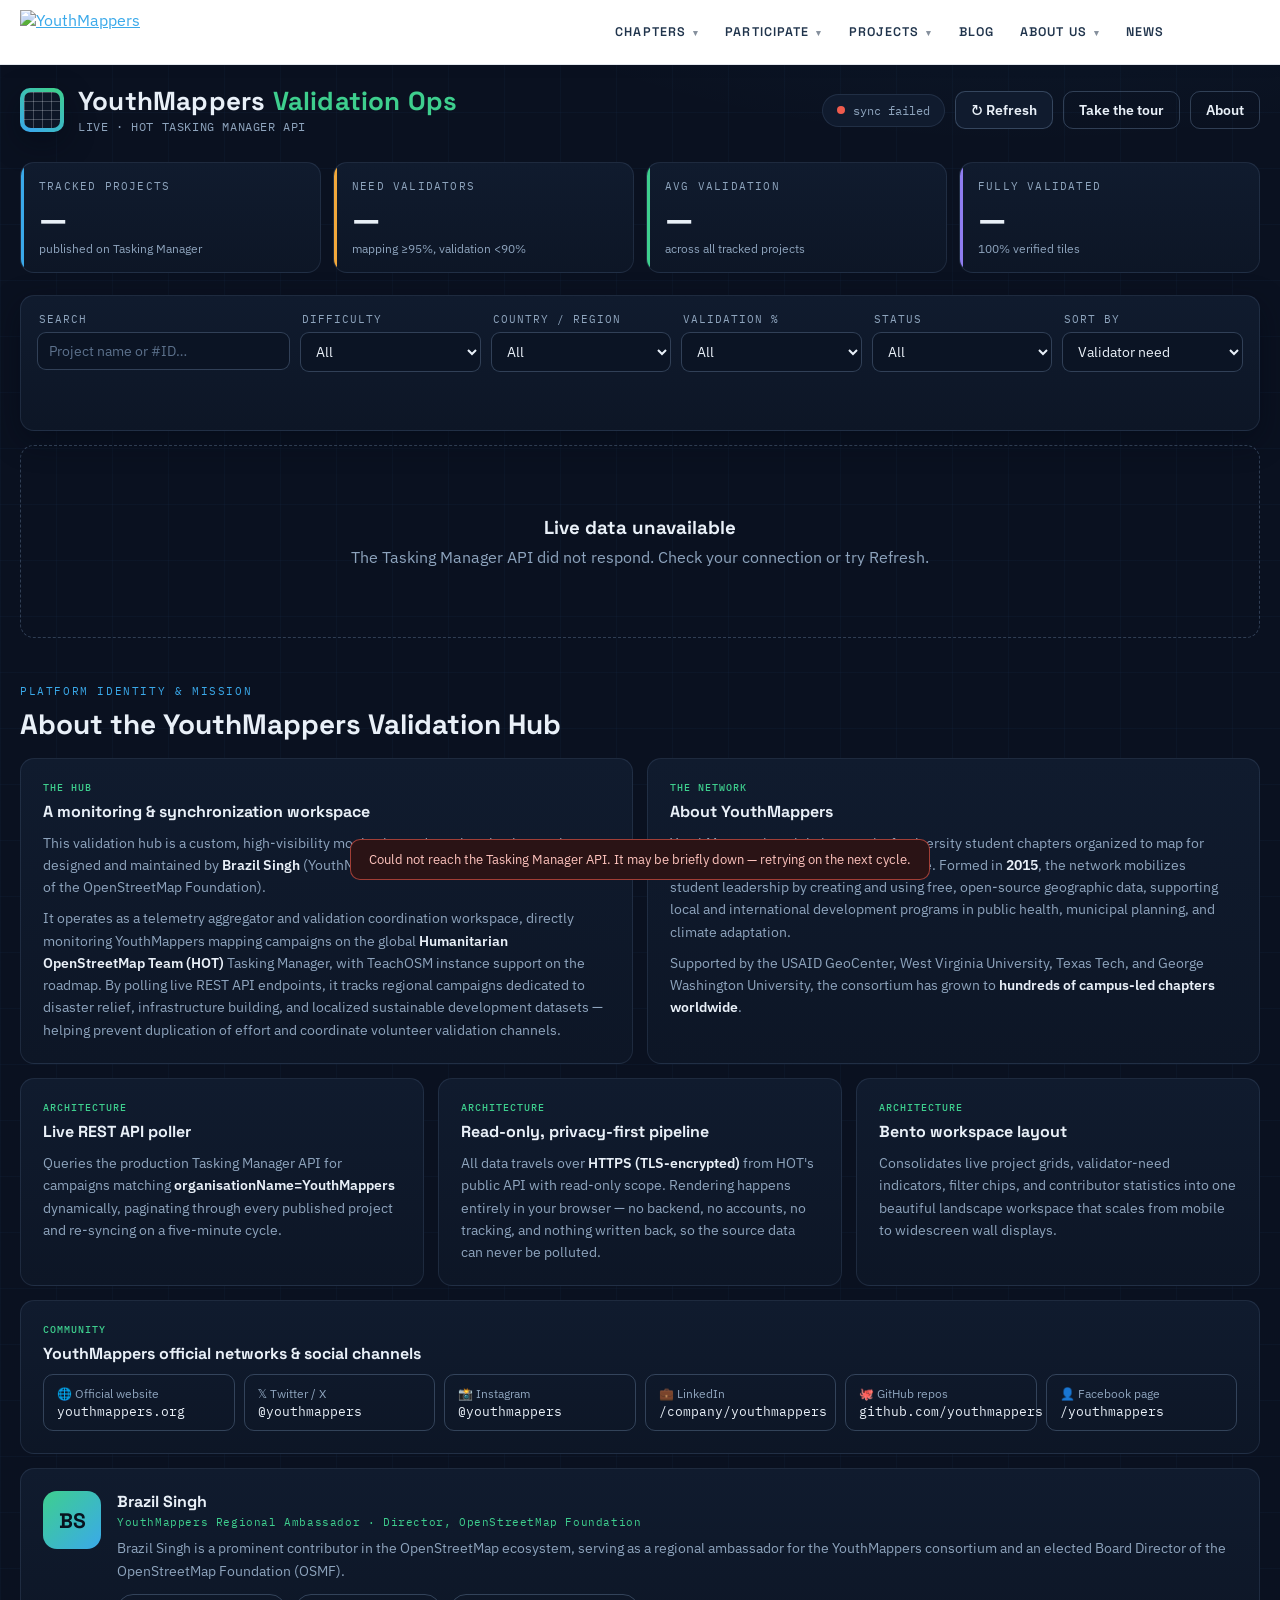
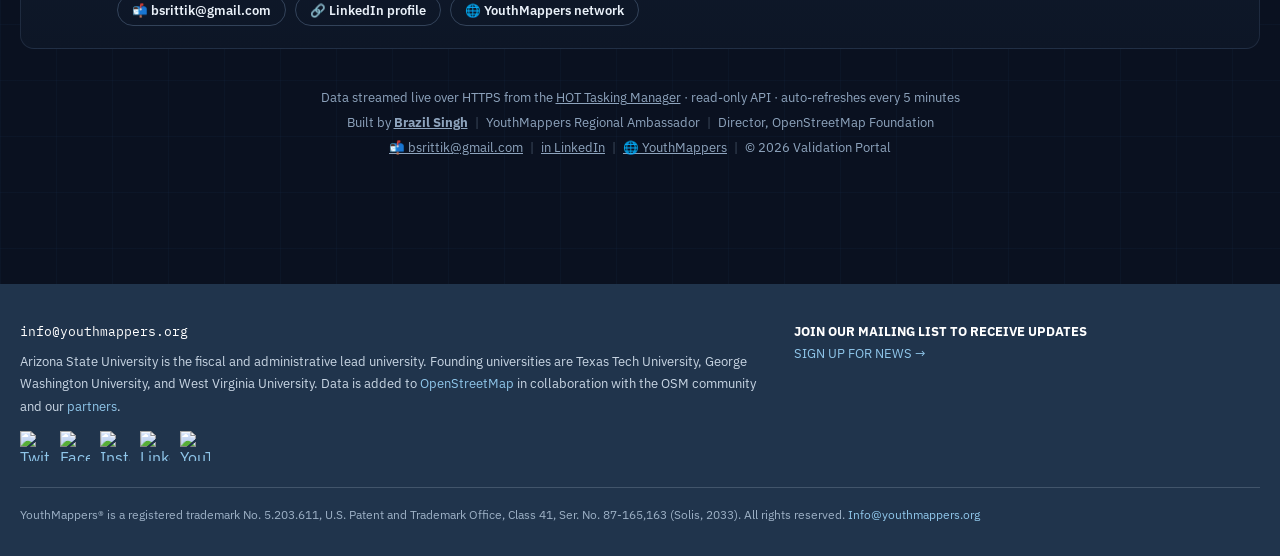
==== index.html @ 9e0eb87a "Rename index (5).html to index.html" ====
<!DOCTYPE html>
<html lang="en">
<head>
<meta charset="UTF-8">
<meta name="viewport" content="width=device-width, initial-scale=1.0">
<title>YouthMappers Validation Ops — Live Dashboard</title>
<meta name="description" content="Live validation operations dashboard for YouthMappers projects on the HOT Tasking Manager. Real-time data, validator-need indicators, and filters.">
<link rel="preconnect" href="https://fonts.googleapis.com">
<link rel="preconnect" href="https://fonts.gstatic.com" crossorigin>
<link href="https://fonts.googleapis.com/css2?family=Space+Grotesk:wght@400;500;600;700&family=IBM+Plex+Sans:wght@400;500;600&family=IBM+Plex+Mono:wght@400;500;600&display=swap" rel="stylesheet">
<style>
:root{
  --ink:#0a1120;            /* night basemap */
  --panel:#101b2e;
  --panel-2:#0d1626;
  --line:rgba(148,180,220,.13);
  --line-strong:rgba(148,180,220,.28);
  --text:#e9f0f8;
  --muted:#8ea4bd;
  --map:#3aa9ea;            /* mapped tiles  */
  --val:#3ecf8e;            /* validated     */
  --need:#f2a83b;           /* needs validators */
  --urgent:#ef5b4d;         /* urgent / high priority */
  --done:#8f7df0;           /* fully validated */
  --radius:14px;
  --shadow:0 10px 30px rgba(2,8,20,.45);
}
*{box-sizing:border-box;margin:0;padding:0}
html{scroll-behavior:smooth}
body{
  font-family:"IBM Plex Sans",system-ui,sans-serif;
  background:
    linear-gradient(rgba(58,169,234,.035) 1px, transparent 1px),
    linear-gradient(90deg, rgba(58,169,234,.035) 1px, transparent 1px),
    radial-gradient(1200px 600px at 80% -10%, rgba(58,169,234,.10), transparent 60%),
    radial-gradient(900px 500px at 0% 110%, rgba(62,207,142,.07), transparent 60%),
    var(--ink);
  background-size:56px 56px, 56px 56px, auto, auto, auto;
  color:var(--text);
  min-height:100vh;
  -webkit-font-smoothing:antialiased;
}
a{color:var(--map)}
button{font:inherit;cursor:pointer}
:focus-visible{outline:2px solid var(--map);outline-offset:2px;border-radius:6px}
@media (prefers-reduced-motion: reduce){
  *,*::before,*::after{animation-duration:.001s !important;transition-duration:.001s !important}
}

/* ---------- YouthMappers site header ---------- */
.ym-header{
  position:sticky;top:0;z-index:50;background:#ffffff;
  border-bottom:1px solid #e4e8ee;box-shadow:0 2px 12px rgba(10,17,32,.10);
}
.ym-header-inner{
  max-width:1280px;margin:0 auto;padding:10px 20px;
  display:flex;align-items:center;justify-content:space-between;gap:18px;
}
.ym-logo img{height:44px;width:auto;display:block}
.ym-nav{display:flex;align-items:center;gap:2px;flex-wrap:wrap}
.ym-nav > .nav-item{position:relative}
.ym-nav a, .ym-nav button.nav-top{
  display:block;color:#20344c;text-decoration:none;background:none;border:none;
  font-family:"Space Grotesk",sans-serif;font-size:12.5px;font-weight:600;
  letter-spacing:1.1px;text-transform:uppercase;padding:12px 12px;white-space:nowrap;
}
.ym-nav > .nav-item > a:hover, .ym-nav button.nav-top:hover{color:#1690d8}
.ym-nav .nav-top .car{font-size:9px;opacity:.55;margin-left:3px}
.dropdown{
  position:absolute;top:100%;left:0;min-width:230px;display:none;
  background:#fff;border:1px solid #e4e8ee;border-radius:0 0 10px 10px;
  box-shadow:0 14px 30px rgba(10,17,32,.16);padding:6px 0;z-index:51;
}
.nav-item:hover .dropdown, .nav-item:focus-within .dropdown, .nav-item.open .dropdown{display:block}
.dropdown a{
  text-transform:none;letter-spacing:.2px;font-family:"IBM Plex Sans",sans-serif;
  font-weight:500;font-size:13.5px;padding:9px 18px;
}
.dropdown a:hover{background:#f0f6fb;color:#1690d8}
.dropdown a.current{color:#1690d8;background:#eaf5fc;font-weight:600}
.ym-donate{background:#1690d8;color:#fff !important;border-radius:6px;margin-left:6px}
.ym-donate:hover{background:#0f76b4}
.ym-burger{
  display:none;background:none;border:1px solid #cdd6e1;border-radius:8px;
  padding:7px 11px;color:#20344c;font-size:17px;line-height:1;
}
@media (max-width:1080px){
  .ym-burger{display:block}
  .ym-nav{
    display:none;position:absolute;top:100%;left:0;right:0;background:#fff;
    flex-direction:column;align-items:stretch;border-bottom:1px solid #e4e8ee;
    box-shadow:0 18px 30px rgba(10,17,32,.18);padding:8px 0;max-height:75vh;overflow:auto;
  }
  .ym-nav.open{display:flex}
  .dropdown{position:static;display:none;border:none;box-shadow:none;background:#f6f9fc;border-radius:0}
  .nav-item:hover .dropdown{display:none}
  .nav-item.open .dropdown{display:block}
  .ym-donate{margin:6px 16px}
}

/* ---------- YouthMappers site footer ---------- */
.ym-footer{background:#20344c;color:#c9d6e4;margin-top:44px}
.ym-footer-inner{max-width:1280px;margin:0 auto;padding:36px 20px 30px}
.ym-footer .cols{display:grid;grid-template-columns:1.6fr 1fr;gap:28px;align-items:start}
@media (max-width:760px){.ym-footer .cols{grid-template-columns:1fr}}
.ym-footer p{font-size:12.5px;line-height:1.8}
.ym-footer a{color:#8fc6ea;text-decoration:none}
.ym-footer a:hover{text-decoration:underline}
.ym-footer .mail{
  display:inline-block;font-family:"IBM Plex Mono",monospace;font-size:13px;
  color:#fff;margin-bottom:10px;
}
.ym-socials{display:flex;gap:10px;margin-top:14px;flex-wrap:wrap}
.ym-socials a{display:block;transition:transform .15s}
.ym-socials a:hover{transform:translateY(-2px)}
.ym-socials img{width:30px;height:30px;display:block}
.ym-footer .legal{
  border-top:1px solid rgba(201,214,228,.2);margin-top:26px;padding-top:16px;
  font-size:11.5px;color:#9db1c6;line-height:1.9;
}
.wrap{max-width:1280px;margin:0 auto;padding:0 20px 80px}
header.top{
  display:flex;align-items:center;justify-content:space-between;gap:16px;
  padding:22px 0 10px;flex-wrap:wrap;
}
.brand{display:flex;align-items:center;gap:14px}
.brand .mark{
  width:44px;height:44px;border-radius:10px;flex:none;
  background:
    conic-gradient(from 210deg, var(--map), var(--val), var(--map));
  position:relative;box-shadow:var(--shadow);
}
.brand .mark::after{
  content:"";position:absolute;inset:4px;border-radius:7px;background:var(--panel-2);
  background-image:linear-gradient(rgba(233,240,248,.25) 1px,transparent 1px),linear-gradient(90deg,rgba(233,240,248,.25) 1px,transparent 1px);
  background-size:9px 9px;
}
.brand h1{
  font-family:"Space Grotesk",sans-serif;font-size:clamp(19px,2.6vw,26px);
  font-weight:700;letter-spacing:.2px;line-height:1.1;
}
.brand h1 span{color:var(--val)}
.brand .sub{font-family:"IBM Plex Mono",monospace;font-size:11.5px;color:var(--muted);margin-top:3px;letter-spacing:.6px;text-transform:uppercase}
.top-actions{display:flex;align-items:center;gap:10px;flex-wrap:wrap}
.sync-pill{
  display:flex;align-items:center;gap:8px;background:var(--panel);
  border:1px solid var(--line);border-radius:999px;padding:8px 14px;
  font-family:"IBM Plex Mono",monospace;font-size:12px;color:var(--muted);
}
.sync-dot{width:8px;height:8px;border-radius:50%;background:var(--val);animation:pulse 2.2s infinite}
.sync-dot.err{background:var(--urgent)}
@keyframes pulse{0%,100%{opacity:1}50%{opacity:.35}}
.btn{
  border:1px solid var(--line-strong);background:var(--panel);color:var(--text);
  border-radius:10px;padding:9px 15px;font-weight:600;font-size:13.5px;
  transition:border-color .15s, background .15s, transform .1s;
}
.btn:hover{border-color:var(--map);background:#14223a}
.btn:active{transform:scale(.98)}
.btn.primary{background:linear-gradient(135deg,#1d6fae,#1690d8);border-color:transparent}
.btn.primary:hover{filter:brightness(1.1)}
.btn.ghost{background:transparent}

/* ---------- Stats strip ---------- */
.stats{
  display:grid;grid-template-columns:repeat(auto-fit,minmax(170px,1fr));gap:12px;
  margin:18px 0 22px;
}
.stat{
  background:linear-gradient(180deg,var(--panel),var(--panel-2));
  border:1px solid var(--line);border-radius:var(--radius);padding:16px 18px;
  position:relative;overflow:hidden;
}
.stat::before{content:"";position:absolute;inset:0 auto 0 0;width:3px;background:var(--sc,var(--map))}
.stat .k{font-family:"IBM Plex Mono",monospace;font-size:11px;letter-spacing:1.2px;text-transform:uppercase;color:var(--muted)}
.stat .v{font-family:"Space Grotesk",sans-serif;font-size:clamp(24px,3vw,32px);font-weight:700;margin-top:6px;font-variant-numeric:tabular-nums}
.stat .d{font-size:12px;color:var(--muted);margin-top:2px}

/* ---------- Filter deck ---------- */
.deck{
  background:linear-gradient(180deg,var(--panel),var(--panel-2));
  border:1px solid var(--line);border-radius:var(--radius);
  padding:16px;box-shadow:var(--shadow);margin-bottom:14px;
}
.deck-row{display:grid;grid-template-columns:1.4fr 1fr 1fr 1fr 1fr 1fr;gap:10px}
@media (max-width:1020px){.deck-row{grid-template-columns:1fr 1fr 1fr}}
@media (max-width:640px){.deck-row{grid-template-columns:1fr 1fr}}
.field label{
  display:block;font-family:"IBM Plex Mono",monospace;font-size:10.5px;
  letter-spacing:1px;text-transform:uppercase;color:var(--muted);margin:0 0 6px 2px;
}
.field input,.field select{
  width:100%;background:#0b1424;border:1px solid var(--line-strong);color:var(--text);
  border-radius:9px;padding:9px 11px;font:inherit;font-size:13.5px;
}
.field input::placeholder{color:#5c718c}
.field select:hover,.field input:hover{border-color:var(--map)}
.chipbar{display:flex;align-items:center;gap:8px;flex-wrap:wrap;margin-top:12px;min-height:30px}
.chip{
  display:inline-flex;align-items:center;gap:7px;background:#13233c;
  border:1px solid var(--line-strong);border-radius:999px;padding:5px 6px 5px 12px;
  font-size:12.5px;font-weight:500;
}
.chip b{color:var(--map);font-weight:600}
.chip button{
  background:rgba(233,240,248,.08);border:none;color:var(--muted);border-radius:50%;
  width:18px;height:18px;line-height:1;font-size:12px;display:grid;place-items:center;
}
.chip button:hover{background:var(--urgent);color:#fff}
.count-note{font-family:"IBM Plex Mono",monospace;font-size:12px;color:var(--muted);margin-left:auto}
.count-note strong{color:var(--text)}

/* ---------- Grid & cards ---------- */
.grid{display:grid;grid-template-columns:repeat(auto-fill,minmax(330px,1fr));gap:14px}
.card{
  background:linear-gradient(180deg,var(--panel),var(--panel-2));
  border:1px solid var(--line);border-radius:var(--radius);padding:18px;
  display:flex;flex-direction:column;gap:12px;position:relative;
  transition:transform .16s, border-color .16s, box-shadow .16s;
}
.card:hover{transform:translateY(-3px);border-color:var(--line-strong);box-shadow:var(--shadow)}
.card.hot-need{border-color:rgba(242,168,59,.55)}
.card.hot-need::after{
  content:"";position:absolute;inset:0;border-radius:var(--radius);pointer-events:none;
  box-shadow:0 0 0 1px rgba(242,168,59,.25), 0 0 26px rgba(242,168,59,.10) inset;
}
.card-top{display:flex;justify-content:space-between;gap:10px;align-items:flex-start}
.pid{font-family:"IBM Plex Mono",monospace;font-size:11.5px;color:var(--muted);letter-spacing:.5px}
.pname{
  font-family:"Space Grotesk",sans-serif;font-weight:600;font-size:16.5px;line-height:1.32;
  margin-top:3px;display:-webkit-box;-webkit-line-clamp:2;-webkit-box-orient:vertical;overflow:hidden;
}
.pname a{color:var(--text);text-decoration:none}
.pname a:hover{color:var(--map)}
.badges{display:flex;gap:6px;flex-wrap:wrap;justify-content:flex-end}
.badge{
  font-family:"IBM Plex Mono",monospace;font-size:10px;letter-spacing:.8px;text-transform:uppercase;
  border-radius:6px;padding:4px 8px;border:1px solid;white-space:nowrap;font-weight:600;
}
.b-status-active{color:#9fb6d2;border-color:rgba(159,182,210,.4);background:rgba(159,182,210,.08)}
.b-status-need{color:var(--need);border-color:rgba(242,168,59,.5);background:rgba(242,168,59,.1)}
.b-status-almost{color:var(--map);border-color:rgba(58,169,234,.5);background:rgba(58,169,234,.1)}
.b-status-done{color:var(--done);border-color:rgba(143,125,240,.5);background:rgba(143,125,240,.1)}
.b-diff-easy{color:var(--val);border-color:rgba(62,207,142,.45);background:rgba(62,207,142,.08)}
.b-diff-med{color:var(--need);border-color:rgba(242,168,59,.45);background:rgba(242,168,59,.08)}
.b-diff-hard{color:var(--urgent);border-color:rgba(239,91,77,.45);background:rgba(239,91,77,.08)}
.b-prio{color:#ffb4ab;border-color:rgba(239,91,77,.55);background:rgba(239,91,77,.12)}
.meta{display:flex;gap:14px;flex-wrap:wrap;font-size:12.5px;color:var(--muted)}
.meta .m{display:flex;align-items:center;gap:5px}
.meta svg{width:13px;height:13px;flex:none;opacity:.8}

/* signature: task-tile validation grid */
.tilegrid{display:grid;grid-template-columns:repeat(20,1fr);gap:3px}
.tile{aspect-ratio:1/1;border-radius:2.5px;background:rgba(148,180,220,.13)}
.tile.m{background:var(--map)}
.tile.v{background:var(--val)}
.legend{display:flex;gap:14px;font-family:"IBM Plex Mono",monospace;font-size:10.5px;color:var(--muted);margin-top:7px}
.legend i{display:inline-block;width:9px;height:9px;border-radius:2px;margin-right:5px;vertical-align:-1px}
.legend .lm i{background:var(--map)} .legend .lv i{background:var(--val)} .legend .lu i{background:rgba(148,180,220,.2)}
.pcts{display:flex;justify-content:space-between;font-family:"IBM Plex Mono",monospace;font-size:12.5px;margin-top:2px}
.pcts .pm{color:var(--map)} .pcts .pv{color:var(--val)}
.needline{
  display:flex;align-items:center;gap:8px;background:rgba(242,168,59,.09);
  border:1px dashed rgba(242,168,59,.45);border-radius:9px;padding:8px 11px;
  font-size:12.5px;color:#ffd9a1;
}
.needline b{font-family:"IBM Plex Mono",monospace}
.stamp{display:flex;justify-content:space-between;align-items:center;gap:8px;border-top:1px solid var(--line);padding-top:11px;margin-top:auto}
.stamp .rel{font-weight:600;font-size:12.5px}
.stamp .rel.fresh{color:var(--val)} .stamp .rel.warm{color:var(--need)} .stamp .rel.stale{color:var(--muted)}
.stamp .abs{font-family:"IBM Plex Mono",monospace;font-size:10.5px;color:var(--muted);text-align:right}
.card-actions{display:flex;gap:8px}
.card-actions a{
  flex:1;text-align:center;text-decoration:none;font-weight:600;font-size:12.5px;
  border:1px solid var(--line-strong);border-radius:9px;padding:8px 6px;color:var(--text);
  transition:border-color .15s,background .15s;
}
.card-actions a:hover{border-color:var(--val);background:rgba(62,207,142,.08);color:var(--val)}

/* states */
.state{
  text-align:center;padding:70px 20px;color:var(--muted);
  border:1px dashed var(--line-strong);border-radius:var(--radius);
}
.state h3{font-family:"Space Grotesk",sans-serif;color:var(--text);margin-bottom:8px}
.spinner{
  width:34px;height:34px;border-radius:50%;margin:0 auto 16px;
  border:3px solid var(--line-strong);border-top-color:var(--map);animation:spin .8s linear infinite;
}
@keyframes spin{to{transform:rotate(360deg)}}
.skeleton{height:250px;border-radius:var(--radius);border:1px solid var(--line);
  background:linear-gradient(100deg,var(--panel) 40%,#16253e 50%,var(--panel) 60%);
  background-size:220% 100%;animation:sheen 1.3s infinite}
@keyframes sheen{to{background-position:-120% 0}}

/* ---------- Tour ---------- */
.tour-veil{position:fixed;inset:0;background:rgba(4,9,18,.72);z-index:60;backdrop-filter:blur(2px)}
.tour-hole{position:absolute;border-radius:12px;box-shadow:0 0 0 9999px rgba(4,9,18,.72), 0 0 0 3px var(--map);transition:all .3s ease}
.tour-card{
  position:fixed;z-index:61;width:min(340px,calc(100vw - 32px));
  background:var(--panel);border:1px solid var(--line-strong);border-radius:14px;
  padding:18px;box-shadow:var(--shadow);
}
.tour-card .step{font-family:"IBM Plex Mono",monospace;font-size:10.5px;color:var(--map);letter-spacing:1.2px;text-transform:uppercase}
.tour-card h4{font-family:"Space Grotesk",sans-serif;margin:7px 0 6px;font-size:16px}
.tour-card p{font-size:13.5px;color:var(--muted);line-height:1.5}
.tour-nav{display:flex;gap:8px;margin-top:14px;align-items:center}
.tour-nav .spacer{flex:1}
/* ---------- About / Credits ---------- */
.about{margin-top:46px}
.about .eyebrow{
  font-family:"IBM Plex Mono",monospace;font-size:11px;letter-spacing:1.6px;
  text-transform:uppercase;color:var(--map);margin-bottom:8px;
}
.about h2{font-family:"Space Grotesk",sans-serif;font-size:clamp(21px,3vw,28px);margin-bottom:16px}
.bento{display:grid;grid-template-columns:repeat(6,1fr);gap:14px}
.bcard{
  background:linear-gradient(180deg,var(--panel),var(--panel-2));
  border:1px solid var(--line);border-radius:var(--radius);padding:22px;
}
.bcard h3{font-family:"Space Grotesk",sans-serif;font-size:16px;margin-bottom:10px}
.bcard h3 .tag{
  font-family:"IBM Plex Mono",monospace;font-size:10px;letter-spacing:1px;text-transform:uppercase;
  color:var(--val);display:block;margin-bottom:7px;font-weight:500;
}
.bcard p{font-size:13.5px;line-height:1.65;color:var(--muted)}
.bcard p + p{margin-top:9px}
.bcard p b{color:var(--text);font-weight:600}
.span3{grid-column:span 3}.span2{grid-column:span 2}.span4{grid-column:span 4}.span6{grid-column:span 6}
@media (max-width:900px){.span3,.span2,.span4{grid-column:span 6}}
.socials{display:grid;grid-template-columns:repeat(auto-fit,minmax(160px,1fr));gap:9px;margin-top:4px}
.socials a{
  display:flex;flex-direction:column;gap:2px;text-decoration:none;
  border:1px solid var(--line-strong);border-radius:10px;padding:11px 13px;
  transition:border-color .15s,background .15s;
}
.socials a:hover{border-color:var(--map);background:rgba(58,169,234,.07)}
.socials .sk{font-size:12px;color:var(--muted)}
.socials .sv{font-family:"IBM Plex Mono",monospace;font-size:12.5px;color:var(--text)}
.builder{display:flex;gap:16px;align-items:flex-start;flex-wrap:wrap}
.builder .avatar{
  width:58px;height:58px;border-radius:14px;flex:none;display:grid;place-items:center;
  font-family:"Space Grotesk",sans-serif;font-weight:700;font-size:21px;color:#08131f;
  background:linear-gradient(135deg,var(--val),var(--map));
}
.builder .roles{font-family:"IBM Plex Mono",monospace;font-size:11px;color:var(--val);letter-spacing:.6px;margin:3px 0 8px}
.contact-row{display:flex;gap:9px;flex-wrap:wrap;margin-top:12px}
.contact-row a{
  text-decoration:none;font-size:12.5px;font-weight:600;color:var(--text);
  border:1px solid var(--line-strong);border-radius:999px;padding:7px 14px;
  transition:border-color .15s,background .15s;
}
.contact-row a:hover{border-color:var(--val);background:rgba(62,207,142,.08);color:var(--val)}
.footer{margin-top:36px;text-align:center;font-size:12.5px;color:var(--muted);line-height:2}
.footer a{color:var(--muted)}
.footer a:hover{color:var(--map)}
.footer .sep{opacity:.4;margin:0 7px}
.toast{
  position:fixed;bottom:20px;left:50%;transform:translateX(-50%);z-index:70;
  background:#2a1315;border:1px solid rgba(239,91,77,.6);color:#ffc4be;
  border-radius:10px;padding:11px 18px;font-size:13px;display:none;max-width:90vw;
}
</style>
</head>
<body>

<!-- ===== YouthMappers.org site header (mirrors the live site menu) ===== -->
<header class="ym-header">
  <div class="ym-header-inner">
    <a class="ym-logo" href="https://www.youthmappers.org" aria-label="YouthMappers home">
      <img src="https://static.wixstatic.com/media/6dd283_d78721bf0291497db946d73eb8be26dc.jpg/v1/crop/x_0,y_0,w_5400,h_1166/fill/w_303,h_66,al_c,q_80,usm_0.66_1.00_0.01,enc_avif,quality_auto/6dd283_d78721bf0291497db946d73eb8be26dc.jpg" alt="YouthMappers" width="303" height="66">
    </a>
    <button class="ym-burger" id="ymBurger" aria-label="Open menu" aria-expanded="false">☰</button>
    <nav class="ym-nav" id="ymNav" aria-label="YouthMappers main menu">
      <div class="nav-item">
        <a href="https://www.youthmappers.org/chapters" class="nav-top">Chapters <span class="car">▾</span></a>
        <div class="dropdown">
          <a href="https://www.youthmappers.org/chapter-listing">Chapter Listing</a>
          <a href="https://sites.google.com/view/youthmapperswiki/home" target="_blank" rel="noopener">Resource Library</a>
        </div>
      </div>
      <div class="nav-item">
        <button class="nav-top" type="button">Participate <span class="car">▾</span></button>
        <div class="dropdown">
          <a href="https://www.youthmappers.org/on-boarding">Getting Started</a>
          <a href="https://www.youthmappers.org/academy">YouthMappers Academy</a>
          <a href="https://www.youthmappers.org/youthmappersat10">YouthMappers at 10</a>
        </div>
      </div>
      <div class="nav-item">
        <button class="nav-top" type="button">Projects <span class="car">▾</span></button>
        <div class="dropdown">
          <a href="https://www.youthmappers.org/everywhereshemaps">Everywhere She Maps</a>
          <a href="https://youthmappers.github.io/activity-dashboard/#2.1/15/0" target="_blank" rel="noopener">Activity Map</a>
          <a href="https://www.youthmappers.org/validation-hub" class="current" aria-current="page">Validation Hub</a>
        </div>
      </div>
      <div class="nav-item"><a href="https://www.youthmappers.org/blog" class="nav-top">Blog</a></div>
      <div class="nav-item">
        <button class="nav-top" type="button">About Us <span class="car">▾</span></button>
        <div class="dropdown">
          <a href="https://www.youthmappers.org/our-story">Our Story</a>
          <a href="https://www.youthmappers.org/meet-our-team">Meet Our Team</a>
          <a href="https://www.youthmappers.org/regional-ambassadors">Regional Ambassadors</a>
          <a href="https://www.youthmappers.org/awards-recognitions">Awards &amp; Recognition</a>
          <a href="https://www.youthmappers.org/partners">Our Partners</a>
        </div>
      </div>
      <div class="nav-item"><a href="https://www.youthmappers.org/news" class="nav-top">News</a></div>
      <div class="nav-item"><a class="nav-top ym-donate" href="https://www.asufoundation.org/colleges-and-programs/programs-and-centers/knowledge-exchange-for-resilience/youthmappers-champions-fund-CA124869.html" target="_blank" rel="noopener">Donate</a></div>
    </nav>
  </div>
</header>

<div class="wrap">

  <header class="top">
    <div class="brand">
      <div class="mark" aria-hidden="true"></div>
      <div>
        <h1>YouthMappers <span>Validation Ops</span></h1>
        <div class="sub">Live · HOT Tasking Manager API</div>
      </div>
    </div>
    <div class="top-actions">
      <div class="sync-pill" id="syncPill" data-tour="sync">
        <span class="sync-dot" id="syncDot"></span><span id="syncText">connecting…</span>
      </div>
      <button class="btn" id="refreshBtn" title="Fetch fresh data now">↻ Refresh</button>
      <button class="btn ghost" id="tourBtn">Take the tour</button>
      <a class="btn ghost" href="#about" style="text-decoration:none">About</a>
    </div>
  </header>

  <section class="stats" id="stats" data-tour="stats">
    <div class="stat" style="--sc:var(--map)"><div class="k">Tracked projects</div><div class="v" id="stTotal">—</div><div class="d">published on Tasking Manager</div></div>
    <div class="stat" style="--sc:var(--need)"><div class="k">Need validators</div><div class="v" id="stNeed">—</div><div class="d">mapping ≥95%, validation &lt;90%</div></div>
    <div class="stat" style="--sc:var(--val)"><div class="k">Avg validation</div><div class="v" id="stAvgVal">—</div><div class="d">across all tracked projects</div></div>
    <div class="stat" style="--sc:var(--done)"><div class="k">Fully validated</div><div class="v" id="stDone">—</div><div class="d">100% verified tiles</div></div>
  </section>

  <section class="deck" data-tour="filters">
    <div class="deck-row">
      <div class="field">
        <label for="fSearch">Search</label>
        <input id="fSearch" type="search" placeholder="Project name or #ID…">
      </div>
      <div class="field">
        <label for="fDiff">Difficulty</label>
        <select id="fDiff">
          <option value="">All</option>
          <option value="EASY">Easy</option>
          <option value="MODERATE">Medium</option>
          <option value="CHALLENGING">Hard</option>
        </select>
      </div>
      <div class="field">
        <label for="fCountry">Country / region</label>
        <select id="fCountry"><option value="">All</option></select>
      </div>
      <div class="field">
        <label for="fVal">Validation %</label>
        <select id="fVal">
          <option value="">All</option>
          <option value="lt25">&lt; 25%</option>
          <option value="25to75">25% – 75%</option>
          <option value="gt75">&gt; 75%</option>
        </select>
      </div>
      <div class="field">
        <label for="fStatus">Status</label>
        <select id="fStatus">
          <option value="">All</option>
          <option value="need">Needs validation</option>
          <option value="almost">Almost completed</option>
          <option value="done">Fully validated</option>
          <option value="active">Active</option>
        </select>
      </div>
      <div class="field">
        <label for="fSort">Sort by</label>
        <select id="fSort">
          <option value="need">Validator need</option>
          <option value="updated">Recently updated</option>
          <option value="valAsc">Validation % ↑</option>
          <option value="valDesc">Validation % ↓</option>
          <option value="idDesc">Newest project</option>
        </select>
      </div>
    </div>
    <div class="chipbar">
      <span id="chips"></span>
      <span class="count-note" id="countNote"></span>
    </div>
  </section>

  <section id="board" class="grid" data-tour="board" aria-live="polite">
    <div class="skeleton"></div><div class="skeleton"></div><div class="skeleton"></div>
    <div class="skeleton"></div><div class="skeleton"></div><div class="skeleton"></div>
  </section>

  <section class="about" id="about">
    <div class="eyebrow">Platform identity &amp; mission</div>
    <h2>About the YouthMappers Validation Hub</h2>
    <div class="bento">

      <div class="bcard span3">
        <h3><span class="tag">The Hub</span>A monitoring &amp; synchronization workspace</h3>
        <p>This validation hub is a custom, high-visibility monitoring and synchronization workspace designed and maintained by <b>Brazil Singh</b> (YouthMappers Regional Ambassador · Director of the OpenStreetMap Foundation).</p>
        <p>It operates as a telemetry aggregator and validation coordination workspace, directly monitoring YouthMappers mapping campaigns on the global <b>Humanitarian OpenStreetMap Team (HOT)</b> Tasking Manager, with TeachOSM instance support on the roadmap. By polling live REST API endpoints, it tracks regional campaigns dedicated to disaster relief, infrastructure building, and localized sustainable development datasets — helping prevent duplication of effort and coordinate volunteer validation channels.</p>
      </div>

      <div class="bcard span3">
        <h3><span class="tag">The Network</span>About YouthMappers</h3>
        <p>YouthMappers is a global network of university student chapters organized to map for development and humanitarian resilience. Formed in <b>2015</b>, the network mobilizes student leadership by creating and using free, open-source geographic data, supporting local and international development programs in public health, municipal planning, and climate adaptation.</p>
        <p>Supported by the USAID GeoCenter, West Virginia University, Texas Tech, and George Washington University, the consortium has grown to <b>hundreds of campus-led chapters worldwide</b>.</p>
      </div>

      <div class="bcard span2">
        <h3><span class="tag">Architecture</span>Live REST API poller</h3>
        <p>Queries the production Tasking Manager API for campaigns matching <b>organisationName=YouthMappers</b> dynamically, paginating through every published project and re-syncing on a five-minute cycle.</p>
      </div>

      <div class="bcard span2">
        <h3><span class="tag">Architecture</span>Read-only, privacy-first pipeline</h3>
        <p>All data travels over <b>HTTPS (TLS-encrypted)</b> from HOT's public API with read-only scope. Rendering happens entirely in your browser — no backend, no accounts, no tracking, and nothing written back, so the source data can never be polluted.</p>
      </div>

      <div class="bcard span2">
        <h3><span class="tag">Architecture</span>Bento workspace layout</h3>
        <p>Consolidates live project grids, validator-need indicators, filter chips, and contributor statistics into one beautiful landscape workspace that scales from mobile to widescreen wall displays.</p>
      </div>

      <div class="bcard span6">
        <h3><span class="tag">Community</span>YouthMappers official networks &amp; social channels</h3>
        <div class="socials">
          <a href="https://www.youthmappers.org/" target="_blank" rel="noopener"><span class="sk">🌐 Official website</span><span class="sv">youthmappers.org</span></a>
          <a href="https://twitter.com/youthmappers" target="_blank" rel="noopener"><span class="sk">𝕏 Twitter / X</span><span class="sv">@youthmappers</span></a>
          <a href="https://www.instagram.com/youthmappers/" target="_blank" rel="noopener"><span class="sk">📸 Instagram</span><span class="sv">@youthmappers</span></a>
          <a href="https://www.linkedin.com/company/youthmappers/" target="_blank" rel="noopener"><span class="sk">💼 LinkedIn</span><span class="sv">/company/youthmappers</span></a>
          <a href="https://github.com/youthmappers" target="_blank" rel="noopener"><span class="sk">🐙 GitHub repos</span><span class="sv">github.com/youthmappers</span></a>
          <a href="https://www.facebook.com/youthmappers" target="_blank" rel="noopener"><span class="sk">👤 Facebook page</span><span class="sv">/youthmappers</span></a>
        </div>
      </div>

      <div class="bcard span6">
        <div class="builder">
          <div class="avatar" aria-hidden="true">BS</div>
          <div style="flex:1;min-width:240px">
            <h3 style="margin-bottom:0">Brazil Singh</h3>
            <div class="roles">YouthMappers Regional Ambassador · Director, OpenStreetMap Foundation</div>
            <p>Brazil Singh is a prominent contributor in the OpenStreetMap ecosystem, serving as a regional ambassador for the YouthMappers consortium and an elected Board Director of the OpenStreetMap Foundation (OSMF).</p>
            <div class="contact-row">
              <a href="mailto:bsrittik@gmail.com">📬 bsrittik@gmail.com</a>
              <a href="https://www.linkedin.com/in/brazil-singh-rittik/" target="_blank" rel="noopener">🔗 LinkedIn profile</a>
              <a href="https://www.youthmappers.org/" target="_blank" rel="noopener">🌐 YouthMappers network</a>
            </div>
          </div>
        </div>
      </div>

    </div>
  </section>

  <p class="footer">
    Data streamed live over HTTPS from the <a href="https://tasks.hotosm.org/organisations/youthmappers" target="_blank" rel="noopener">HOT Tasking Manager</a> · read-only API · auto-refreshes every 5 minutes<br>
    Built by <a href="https://www.linkedin.com/in/brazil-singh-rittik/" target="_blank" rel="noopener"><b>Brazil Singh</b></a><span class="sep">|</span>YouthMappers Regional Ambassador<span class="sep">|</span>Director, OpenStreetMap Foundation<br>
    <a href="mailto:bsrittik@gmail.com">📬 bsrittik@gmail.com</a><span class="sep">|</span><a href="https://www.linkedin.com/in/brazil-singh-rittik/" target="_blank" rel="noopener">in LinkedIn</a><span class="sep">|</span><a href="https://www.youthmappers.org/" target="_blank" rel="noopener">🌐 YouthMappers</a><span class="sep">|</span>© 2026 Validation Portal
  </p>
</div>

<!-- ===== YouthMappers.org site footer (mirrors the live site) ===== -->
<footer class="ym-footer">
  <div class="ym-footer-inner">
    <div class="cols">
      <div>
        <a class="mail" href="mailto:info@youthmappers.org?subject=tell me more about youthmappers">info@youthmappers.org</a>
        <p>Arizona State University is the fiscal and administrative lead university. Founding universities are Texas Tech University, George Washington University, and West Virginia University. Data is added to <a href="https://www.openstreetmap.org/" target="_blank" rel="noopener">OpenStreetMap</a> in collaboration with the OSM community and our <a href="https://www.youthmappers.org/partners">partners</a>.</p>
        <div class="ym-socials">
          <a href="https://twitter.com/youthmappers" target="_blank" rel="noopener" aria-label="YouthMappers on Twitter"><img src="https://static.wixstatic.com/media/c4392d634a0148fda8b7b2b0ad98293b.png/v1/fill/w_30,h_30,al_c,q_85,usm_0.66_1.00_0.01,enc_avif,quality_auto/c4392d634a0148fda8b7b2b0ad98293b.png" alt="Twitter" width="30" height="30"></a>
          <a href="https://www.facebook.com/YouthMappers-134190910280566/" target="_blank" rel="noopener" aria-label="YouthMappers on Facebook"><img src="https://static.wixstatic.com/media/e0678ef25486466ba65ef6ad47b559e1.png/v1/fill/w_30,h_30,al_c,q_85,usm_0.66_1.00_0.01,enc_avif,quality_auto/e0678ef25486466ba65ef6ad47b559e1.png" alt="Facebook" width="30" height="30"></a>
          <a href="https://www.instagram.com/youthmappers/" target="_blank" rel="noopener" aria-label="YouthMappers on Instagram"><img src="https://static.wixstatic.com/media/17f992598001435083075924d7b6ae80.png/v1/fill/w_30,h_30,al_c,q_85,usm_0.66_1.00_0.01,enc_avif,quality_auto/17f992598001435083075924d7b6ae80.png" alt="Instagram" width="30" height="30"></a>
          <a href="https://www.linkedin.com/school/youthmappers/" target="_blank" rel="noopener" aria-label="YouthMappers on LinkedIn"><img src="https://static.wixstatic.com/media/f61c7a3b4b4947b28511a25034973383.png/v1/fill/w_30,h_30,al_c,q_85,usm_0.66_1.00_0.01,enc_avif,quality_auto/f61c7a3b4b4947b28511a25034973383.png" alt="LinkedIn" width="30" height="30"></a>
          <a href="https://www.youtube.com/channel/UCC7BzVAJeEem02_7HZ_7HoQ" target="_blank" rel="noopener" aria-label="YouthMappers on YouTube"><img src="https://static.wixstatic.com/media/e9bb463a1bc4434c9d33b81b1fe937f5.png/v1/fill/w_30,h_30,al_c,q_85,usm_0.66_1.00_0.01,enc_avif,quality_auto/e9bb463a1bc4434c9d33b81b1fe937f5.png" alt="YouTube" width="30" height="30"></a>
        </div>
      </div>
      <div>
        <p><strong style="color:#fff">JOIN OUR MAILING LIST TO RECEIVE UPDATES</strong><br>
        <a href="http://visitor.r20.constantcontact.com/d.jsp?llr=uj6ndlvab&amp;p=oi&amp;m=1122432906548&amp;sit=vr5pruakb&amp;f=1a15ef3d-14c9-4eea-9f0b-cf85babfcc39" target="_blank" rel="noopener">SIGN UP FOR NEWS →</a></p>
      </div>
    </div>
    <p class="legal">YouthMappers® is a registered trademark No. 5.203.611, U.S. Patent and Trademark Office, Class 41, Ser. No. 87-165,163 (Solis, 2033). All rights reserved. <a href="mailto:Info@youthmappers.org">Info@youthmappers.org</a></p>
  </div>
</footer>

<div class="toast" id="toast" role="alert"></div>

<script>
/* ================= CONFIG ================= */
const CONFIG = {
  apiBase: "https://tasking-manager-production-api.hotosm.org/api/v2",
  frontendBase: "https://tasks.hotosm.org",
  organisationName: "YouthMappers",
  refreshMs: 5 * 60 * 1000,       // auto-refresh interval
  maxPages: 20                     // safety cap on pagination
};

/* ================= STATE ================= */
let projects = [];
let lastSync = null;
const $ = s => document.querySelector(s);

/* ================= STATUS RULES (as specified) =================
   1. Fully Validated : validation === 100
   2. Needs Validation: mapping ≥ 95 AND validation < 90
   3. Almost Completed: mapping ≥ 90 AND validation ≥ 80
   4. Active          : everything else (baseline fallback)      */
function statusOf(p){
  if (p.val >= 100) return "done";
  if (p.map >= 95 && p.val < 90) return "need";
  if (p.map >= 90 && p.val >= 80) return "almost";
  return "active";
}
const STATUS_LABEL = {done:"Fully validated", need:"Needs validation", almost:"Almost completed", active:"Active"};
const STATUS_CLASS = {done:"b-status-done", need:"b-status-need", almost:"b-status-almost", active:"b-status-active"};
const DIFF_LABEL = {EASY:"Easy", MODERATE:"Medium", CHALLENGING:"Hard"};
const DIFF_CLASS = {EASY:"b-diff-easy", MODERATE:"b-diff-med", CHALLENGING:"b-diff-hard"};

/* ================= FETCH ================= */
async function fetchAll(){
  setSync("syncing…", false);
  const out = [];
  let page = 1, pages = 1;
  do {
    const url = `${CONFIG.apiBase}/projects/?organisationName=${encodeURIComponent(CONFIG.organisationName)}&page=${page}&omitMapResults=true`;
    const res = await fetch(url, {headers:{"Accept-Language":"en"}});
    if (!res.ok) throw new Error(`API responded ${res.status}`);
    const data = await res.json();
    (data.results || []).forEach(r => out.push(normalize(r)));
    pages = data.pagination?.pages ?? 1;
    page++;
  } while (page <= pages && page <= CONFIG.maxPages);
  return out;
}

function normalize(r){
  const map = Math.round(Number(r.percentMapped ?? 0));
  const val = Math.round(Number(r.percentValidated ?? 0));
  return {
    id: r.projectId ?? r.id,
    name: r.name || `Project ${r.projectId}`,
    diff: (r.difficulty || "").toUpperCase(),
    priority: (r.priority || "").toUpperCase(),
    country: Array.isArray(r.country) ? (r.country[0] || "") : (r.country || ""),
    map, val,
    gap: Math.max(0, map - val),
    contributors: r.totalContributors ?? null,
    active: r.activeMappers ?? 0,
    updated: r.lastUpdated ? new Date(r.lastUpdated) : null
  };
}

/* ================= RENDER ================= */
function applyFilters(){
  const q = $("#fSearch").value.trim().toLowerCase();
  const d = $("#fDiff").value, c = $("#fCountry").value,
        v = $("#fVal").value, s = $("#fStatus").value, sort = $("#fSort").value;

  let list = projects.filter(p => {
    if (q && !(p.name.toLowerCase().includes(q) || String(p.id).includes(q.replace("#","")))) return false;
    if (d && p.diff !== d) return false;
    if (c && p.country !== c) return false;
    if (v === "lt25"   && !(p.val < 25)) return false;
    if (v === "25to75" && !(p.val >= 25 && p.val <= 75)) return false;
    if (v === "gt75"   && !(p.val > 75)) return false;
    if (s && statusOf(p) !== s) return false;
    return true;
  });

  const by = {
    need:    (a,b)=> b.gap - a.gap || b.map - a.map,
    updated: (a,b)=> (b.updated?.getTime()||0) - (a.updated?.getTime()||0),
    valAsc:  (a,b)=> a.val - b.val,
    valDesc: (a,b)=> b.val - a.val,
    idDesc:  (a,b)=> b.id - a.id
  };
  list.sort(by[sort] || by.need);

  renderChips({q,d,c,v,s}, list.length);
  renderBoard(list);
}

function renderChips(f, n){
  const chips = [];
  const add = (label, val, clearId) => chips.push(
    `<span class="chip">${label}: <b>${esc(val)}</b><button aria-label="Remove ${label} filter" data-clear="${clearId}">✕</button></span>`);
  if (f.q) add("Search", f.q, "fSearch");
  if (f.d) add("Difficulty", DIFF_LABEL[f.d] || f.d, "fDiff");
  if (f.c) add("Country", f.c, "fCountry");
  if (f.v) add("Validation", {lt25:"< 25%","25to75":"25–75%",gt75:"> 75%"}[f.v], "fVal");
  if (f.s) add("Status", STATUS_LABEL[f.s], "fStatus");
  $("#chips").innerHTML = chips.join("") || `<span style="color:var(--muted);font-size:12.5px">No filters active — showing every tracked project.</span>`;
  $("#countNote").innerHTML = `<strong>${n}</strong> / ${projects.length} projects`;
  document.querySelectorAll("[data-clear]").forEach(b => b.onclick = () => { $("#"+b.dataset.clear).value = ""; applyFilters(); });
}

function tileGridHTML(p){
  // 60 tiles = one TM-style task grid; validated first, then mapped-only, then remaining
  const T = 60;
  const vT = Math.round(p.val/100*T);
  const mT = Math.max(vT, Math.round(p.map/100*T));
  let cells = "";
  for (let i=0;i<T;i++) cells += `<span class="tile ${i<vT?"v":(i<mT?"m":"")}"></span>`;
  return `<div class="tilegrid" role="img" aria-label="${p.map}% mapped, ${p.val}% validated">${cells}</div>
    <div class="pcts"><span class="pm">▲ ${p.map}% mapped</span><span class="pv">✓ ${p.val}% validated</span></div>`;
}

function renderBoard(list){
  const board = $("#board");
  if (!list.length){
    board.innerHTML = `<div class="state" style="grid-column:1/-1"><h3>No projects match these filters</h3><p>Clear a filter chip above to widen the view.</p></div>`;
    return;
  }
  board.innerHTML = list.map(p => {
    const st = statusOf(p);
    const hot = st === "need";
    const url = `${CONFIG.frontendBase}/projects/${p.id}`;
    return `
    <article class="card ${hot ? "hot-need":""}">
      <div class="card-top">
        <div>
          <div class="pid">#${p.id}${p.country ? " · " + esc(p.country) : ""}</div>
          <div class="pname"><a href="${url}" target="_blank" rel="noopener">${esc(p.name)}</a></div>
        </div>
        <div class="badges">
          <span class="badge ${STATUS_CLASS[st]}">${STATUS_LABEL[st]}</span>
          ${p.diff ? `<span class="badge ${DIFF_CLASS[p.diff]||"b-status-active"}">${DIFF_LABEL[p.diff]||p.diff}</span>` : ""}
          ${(p.priority==="URGENT"||p.priority==="HIGH") ? `<span class="badge b-prio">${p.priority} priority</span>` : ""}
        </div>
      </div>

      ${tileGridHTML(p)}
      <div class="legend"><span class="lv"><i></i>validated</span><span class="lm"><i></i>mapped</span><span class="lu"><i></i>remaining</span></div>

      ${hot ? `<div class="needline">⚑ <span>Validators needed — <b>${p.gap}%</b> of mapped tiles await verification${p.active ? ` · ${p.active} mapper${p.active>1?"s":""} online now` : ""}</span></div>` : ""}

      <div class="meta">
        ${p.contributors != null ? `<span class="m">👥 ${p.contributors} contributor${p.contributors===1?"":"s"}</span>` : ""}
      </div>

      <div class="stamp">
        <span class="rel" data-ts="${p.updated ? p.updated.getTime() : ""}">${relTime(p.updated)}</span>
        <span class="abs">${p.updated ? p.updated.toLocaleString(undefined,{dateStyle:"medium",timeStyle:"short"}) : "no timestamp"}</span>
      </div>

      <div class="card-actions">
        <a href="${url}" target="_blank" rel="noopener">Open project ↗</a>
        <a href="${url}/tasks" target="_blank" rel="noopener">Validate tasks ✓</a>
      </div>
    </article>`;
  }).join("");
}

/* ================= TIMESTAMPS ================= */
function relTime(d){
  if (!d) return "—";
  const s = Math.floor((Date.now() - d.getTime())/1000);
  if (s < 60) return "just now";
  const m = Math.floor(s/60);   if (m < 60)  return `${m} min ago`;
  const h = Math.floor(m/60);   if (h < 24)  return `${h} hour${h>1?"s":""} ago`;
  const dd = Math.floor(h/24);  if (dd < 30) return `${dd} day${dd>1?"s":""} ago`;
  const mo = Math.floor(dd/30); if (mo < 12) return `${mo} month${mo>1?"s":""} ago`;
  return `${Math.floor(mo/12)} year${mo>=24?"s":""} ago`;
}
function freshnessClass(d){
  if (!d) return "stale";
  const h = (Date.now()-d.getTime())/36e5;
  return h < 24 ? "fresh" : h < 24*7 ? "warm" : "stale";
}
setInterval(() => {
  document.querySelectorAll(".rel[data-ts]").forEach(el => {
    const ts = Number(el.dataset.ts);
    if (!ts) return;
    const d = new Date(ts);
    el.textContent = relTime(d);
    el.className = "rel " + freshnessClass(d);
  });
}, 60000);

/* ================= STATS + SYNC ================= */
function renderStats(){
  const n = projects.length;
  const need = projects.filter(p => statusOf(p)==="need").length;
  const done = projects.filter(p => statusOf(p)==="done").length;
  const avg = n ? Math.round(projects.reduce((a,p)=>a+p.val,0)/n) : 0;
  $("#stTotal").textContent = n;
  $("#stNeed").textContent = need;
  $("#stDone").textContent = done;
  $("#stAvgVal").textContent = avg + "%";
}
function setSync(text, ok){
  $("#syncText").textContent = text;
  $("#syncDot").classList.toggle("err", ok === false && text.includes("fail"));
}
function toast(msg){
  const t = $("#toast"); t.textContent = msg; t.style.display = "block";
  setTimeout(()=> t.style.display = "none", 6000);
}

async function refresh(){
  try{
    setSync("syncing…");
    projects = await fetchAll();
    lastSync = new Date();
    // populate country filter (keep selection)
    const sel = $("#fCountry"), keep = sel.value;
    const countries = [...new Set(projects.map(p=>p.country).filter(Boolean))].sort();
    sel.innerHTML = `<option value="">All</option>` + countries.map(c=>`<option ${c===keep?"selected":""}>${esc(c)}</option>`).join("");
    renderStats();
    applyFilters();
    // colorize freshness immediately
    document.querySelectorAll(".rel[data-ts]").forEach(el=>{
      const ts = Number(el.dataset.ts); if (ts) el.classList.add(freshnessClass(new Date(ts)));
    });
    setSync("synced " + lastSync.toLocaleTimeString(undefined,{hour:"2-digit",minute:"2-digit"}), true);
  }catch(e){
    console.error(e);
    setSync("sync failed", false);
    toast("Could not reach the Tasking Manager API. It may be briefly down — retrying on the next cycle.");
    if (!projects.length){
      $("#board").innerHTML = `<div class="state" style="grid-column:1/-1"><h3>Live data unavailable</h3><p>The Tasking Manager API did not respond. Check your connection or try Refresh.</p></div>`;
    }
  }
}

/* ================= ONBOARDING TOUR ================= */
const TOUR = [
  {sel:'[data-tour="stats"]',   t:"Mission control", p:"A live pulse of every YouthMappers campaign: how many projects are tracked, how many are starving for validators, and how far validation has come overall."},
  {sel:'[data-tour="filters"]', t:"Slice the workload", p:"Filter by difficulty, country, validation completion band, or status. Active filters appear as removable chips with a live result count."},
  {sel:'[data-tour="board"]',   t:"Project tiles", p:"Each card mirrors a Tasking Manager grid — green tiles are validated, blue are mapped and waiting. Amber-ringed cards need validators most."},
  {sel:'[data-tour="sync"]',    t:"Always live", p:"Data streams straight from the HOT Tasking Manager API and refreshes itself every five minutes. Timestamps on every card tick in real time."}
];
let tourIdx = 0, tourEls = null;
function safeStore(k,v){ try{ if(v===undefined) return localStorage.getItem(k); localStorage.setItem(k,v);}catch(_){return null} }
function startTour(){
  tourIdx = 0;
  if (!tourEls){
    const veil = document.createElement("div"); veil.className = "tour-veil";
    const hole = document.createElement("div"); hole.className = "tour-hole"; veil.appendChild(hole);
    const card = document.createElement("div"); card.className = "tour-card";
    document.body.append(veil, card);
    tourEls = {veil, hole, card};
    veil.addEventListener("click", e => { if (e.target === veil) endTour(); });
  }
  tourEls.veil.style.display = "block"; tourEls.card.style.display = "block";
  showStep();
}
function showStep(){
  const step = TOUR[tourIdx];
  const el = document.querySelector(step.sel);
  if (!el) return endTour();
  el.scrollIntoView({block:"center", behavior:"smooth"});
  setTimeout(()=>{
    const r = el.getBoundingClientRect();
    Object.assign(tourEls.hole.style, {top:(r.top-8)+"px", left:(r.left-8)+"px", width:(r.width+16)+"px", height:(r.height+16)+"px", position:"fixed"});
    const below = r.bottom + 190 < innerHeight;
    Object.assign(tourEls.card.style, {top: below ? (r.bottom+14)+"px" : Math.max(14, r.top-190)+"px", left: Math.min(Math.max(14, r.left), innerWidth-370)+"px"});
    tourEls.card.innerHTML = `
      <div class="step">Step ${tourIdx+1} of ${TOUR.length}</div>
      <h4>${step.t}</h4><p>${step.p}</p>
      <div class="tour-nav">
        <button class="btn ghost" id="tSkip">Skip tour</button><span class="spacer"></span>
        ${tourIdx>0 ? '<button class="btn" id="tPrev">Back</button>' : ""}
        <button class="btn primary" id="tNext">${tourIdx===TOUR.length-1 ? "Start validating" : "Next"}</button>
      </div>`;
    $("#tSkip").onclick = endTour;
    const prev = $("#tPrev"); if (prev) prev.onclick = () => { tourIdx--; showStep(); };
    $("#tNext").onclick = () => { tourIdx++; tourIdx >= TOUR.length ? endTour() : showStep(); };
  }, 320);
}
function endTour(){
  if (tourEls){ tourEls.veil.style.display = "none"; tourEls.card.style.display = "none"; }
  safeStore("ymops_tour_done","1");
}

/* ================= UTIL + BOOT ================= */
function esc(s){ return String(s).replace(/[&<>"']/g, c => ({"&":"&amp;","<":"&lt;",">":"&gt;",'"':"&quot;","'":"&#39;"}[c])); }

["fSearch","fDiff","fCountry","fVal","fStatus","fSort"].forEach(id => {
  const el = document.getElementById(id);
  el.addEventListener(el.tagName === "INPUT" ? "input" : "change", applyFilters);
});
$("#refreshBtn").onclick = refresh;
$("#tourBtn").onclick = startTour;

/* YouthMappers header: mobile burger + tap-to-open dropdowns */
const burger = $("#ymBurger"), ymNav = $("#ymNav");
burger.onclick = () => {
  const open = ymNav.classList.toggle("open");
  burger.setAttribute("aria-expanded", open);
};
document.querySelectorAll(".ym-nav .nav-item > button.nav-top").forEach(b => {
  b.addEventListener("click", () => b.parentElement.classList.toggle("open"));
});
document.addEventListener("click", e => {
  if (!e.target.closest(".ym-header")){
    ymNav.classList.remove("open");
    document.querySelectorAll(".nav-item.open").forEach(n => n.classList.remove("open"));
  }
});

refresh().then(() => {
  if (!safeStore("ymops_tour_done") && projects.length) setTimeout(startTour, 900);
});
setInterval(refresh, CONFIG.refreshMs);
</script>
</body>
</html>
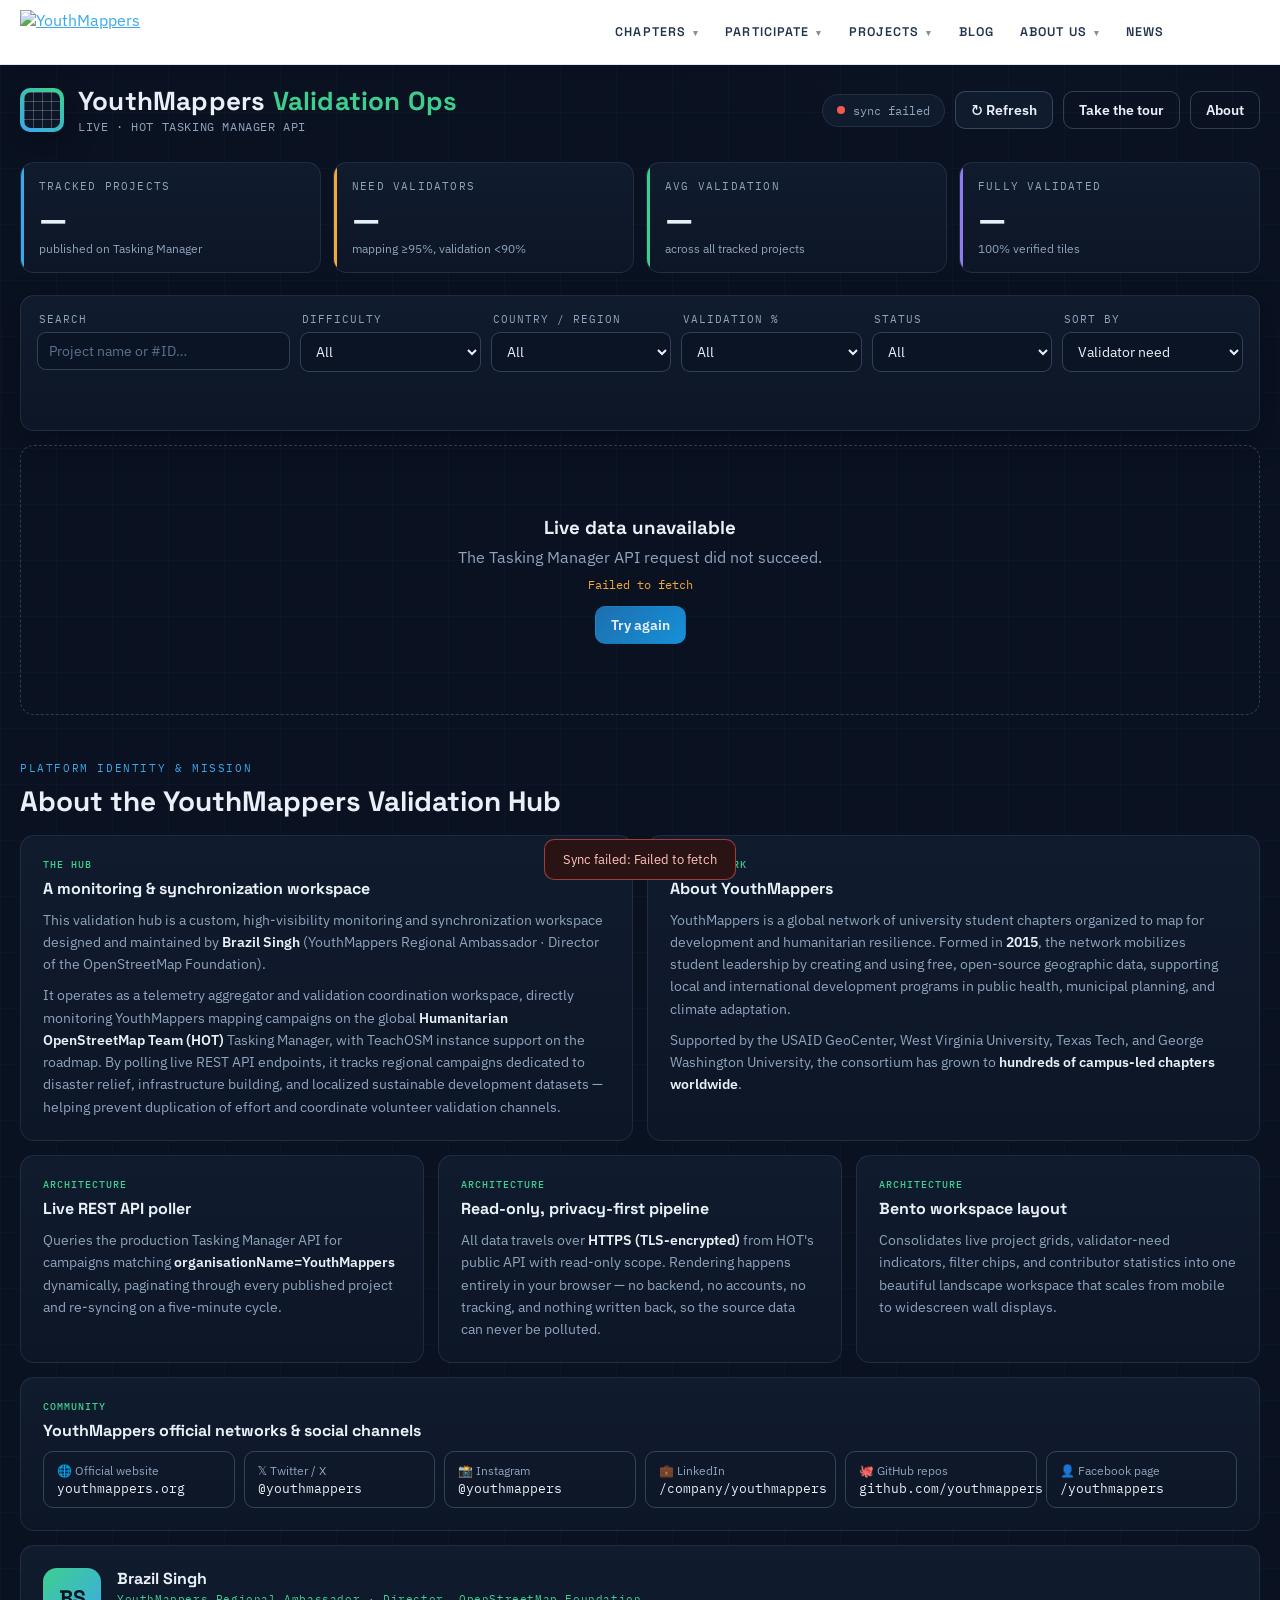
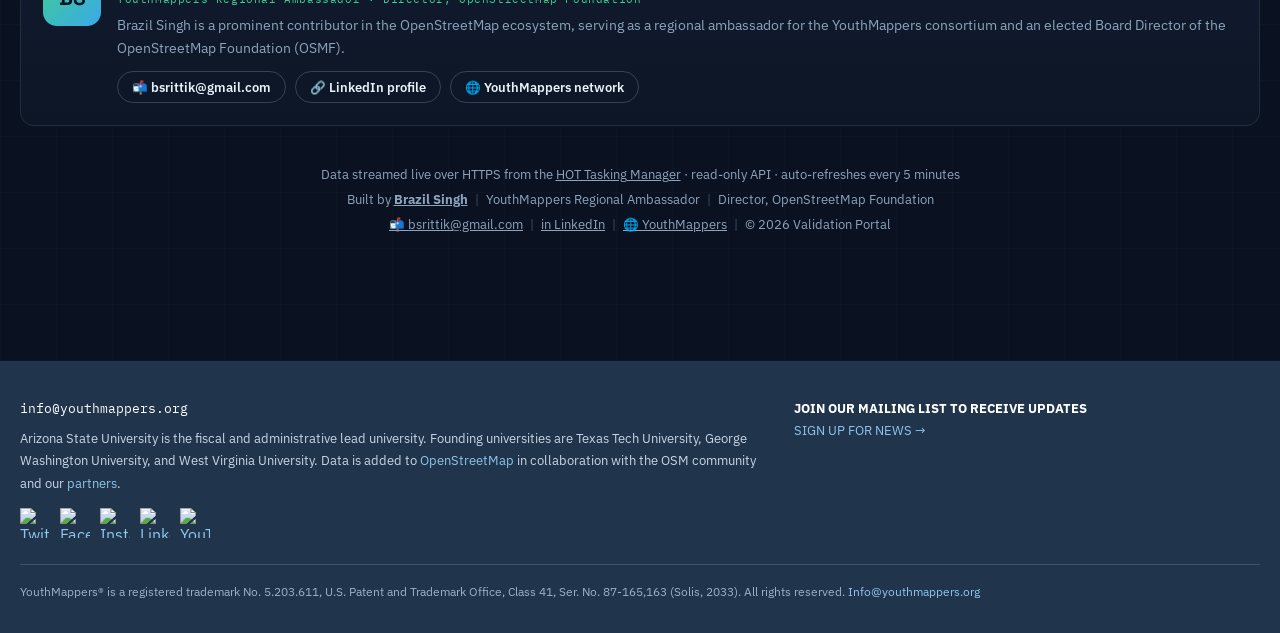
==== commit 2f94abe8: "Refactor fetch functions for improved error handling" ====
--- a/index.html
+++ b/index.html
@@ -627,20 +627,48 @@
 const DIFF_CLASS = {EASY:"b-diff-easy", MODERATE:"b-diff-med", CHALLENGING:"b-diff-hard"};
 
 /* ================= FETCH ================= */
-async function fetchAll(){
-  setSync("syncing…", false);
+async function getJSON(url){
+  const res = await fetch(url);
+  if (!res.ok){
+    let detail = "";
+    try { detail = (await res.json()).Error || ""; } catch(_){}
+    throw new Error(`HTTP ${res.status}${detail ? " — " + detail : ""} (${url.split("?")[0]})`);
+  }
+  return res.json();
+}
+
+async function fetchPages(orgParam){
   const out = [];
   let page = 1, pages = 1;
   do {
-    const url = `${CONFIG.apiBase}/projects/?organisationName=${encodeURIComponent(CONFIG.organisationName)}&page=${page}&omitMapResults=true`;
-    const res = await fetch(url, {headers:{"Accept-Language":"en"}});
-    if (!res.ok) throw new Error(`API responded ${res.status}`);
-    const data = await res.json();
+    const data = await getJSON(`${CONFIG.apiBase}/projects/?${orgParam}&page=${page}&omitMapResults=true`);
     (data.results || []).forEach(r => out.push(normalize(r)));
     pages = data.pagination?.pages ?? 1;
     page++;
   } while (page <= pages && page <= CONFIG.maxPages);
   return out;
+}
+
+async function resolveOrgId(){
+  const data = await getJSON(`${CONFIG.apiBase}/organisations/?omitManagerList=true`);
+  const list = data.organisations || data.results || [];
+  const hit = list.find(o => (o.name || "").toLowerCase().includes("youthmappers"));
+  if (!hit) throw new Error("YouthMappers organisation not found in the API's organisations list");
+  return hit.organisationId ?? hit.id;
+}
+
+async function fetchAll(){
+  setSync("syncing…");
+  // Attempt 1: filter by organisation name
+  try {
+    const byName = await fetchPages(`organisationName=${encodeURIComponent(CONFIG.organisationName)}`);
+    if (byName.length) return byName;
+  } catch(e){
+    console.warn("organisationName query failed, falling back to organisationId:", e.message);
+  }
+  // Attempt 2: resolve the numeric organisation ID, then filter by it
+  const orgId = await resolveOrgId();
+  return fetchPages(`organisationId=${orgId}`);
 }
 
 function normalize(r){
@@ -800,7 +828,7 @@
 }
 function setSync(text, ok){
   $("#syncText").textContent = text;
-  $("#syncDot").classList.toggle("err", ok === false && text.includes("fail"));
+  $("#syncDot").classList.toggle("err", ok === false);
 }
 function toast(msg){
   const t = $("#toast"); t.textContent = msg; t.style.display = "block";
@@ -824,11 +852,16 @@
     });
     setSync("synced " + lastSync.toLocaleTimeString(undefined,{hour:"2-digit",minute:"2-digit"}), true);
   }catch(e){
-    console.error(e);
+    console.error("Validation Hub sync error:", e);
     setSync("sync failed", false);
-    toast("Could not reach the Tasking Manager API. It may be briefly down — retrying on the next cycle.");
+    toast("Sync failed: " + e.message);
     if (!projects.length){
-      $("#board").innerHTML = `<div class="state" style="grid-column:1/-1"><h3>Live data unavailable</h3><p>The Tasking Manager API did not respond. Check your connection or try Refresh.</p></div>`;
+      $("#board").innerHTML = `<div class="state" style="grid-column:1/-1">
+        <h3>Live data unavailable</h3>
+        <p style="margin-bottom:10px">The Tasking Manager API request did not succeed.</p>
+        <p style="font-family:'IBM Plex Mono',monospace;font-size:12px;color:var(--need);word-break:break-word">${esc(e.message)}</p>
+        <p style="margin-top:14px"><button class="btn primary" onclick="refresh()">Try again</button></p>
+      </div>`;
     }
   }
 }
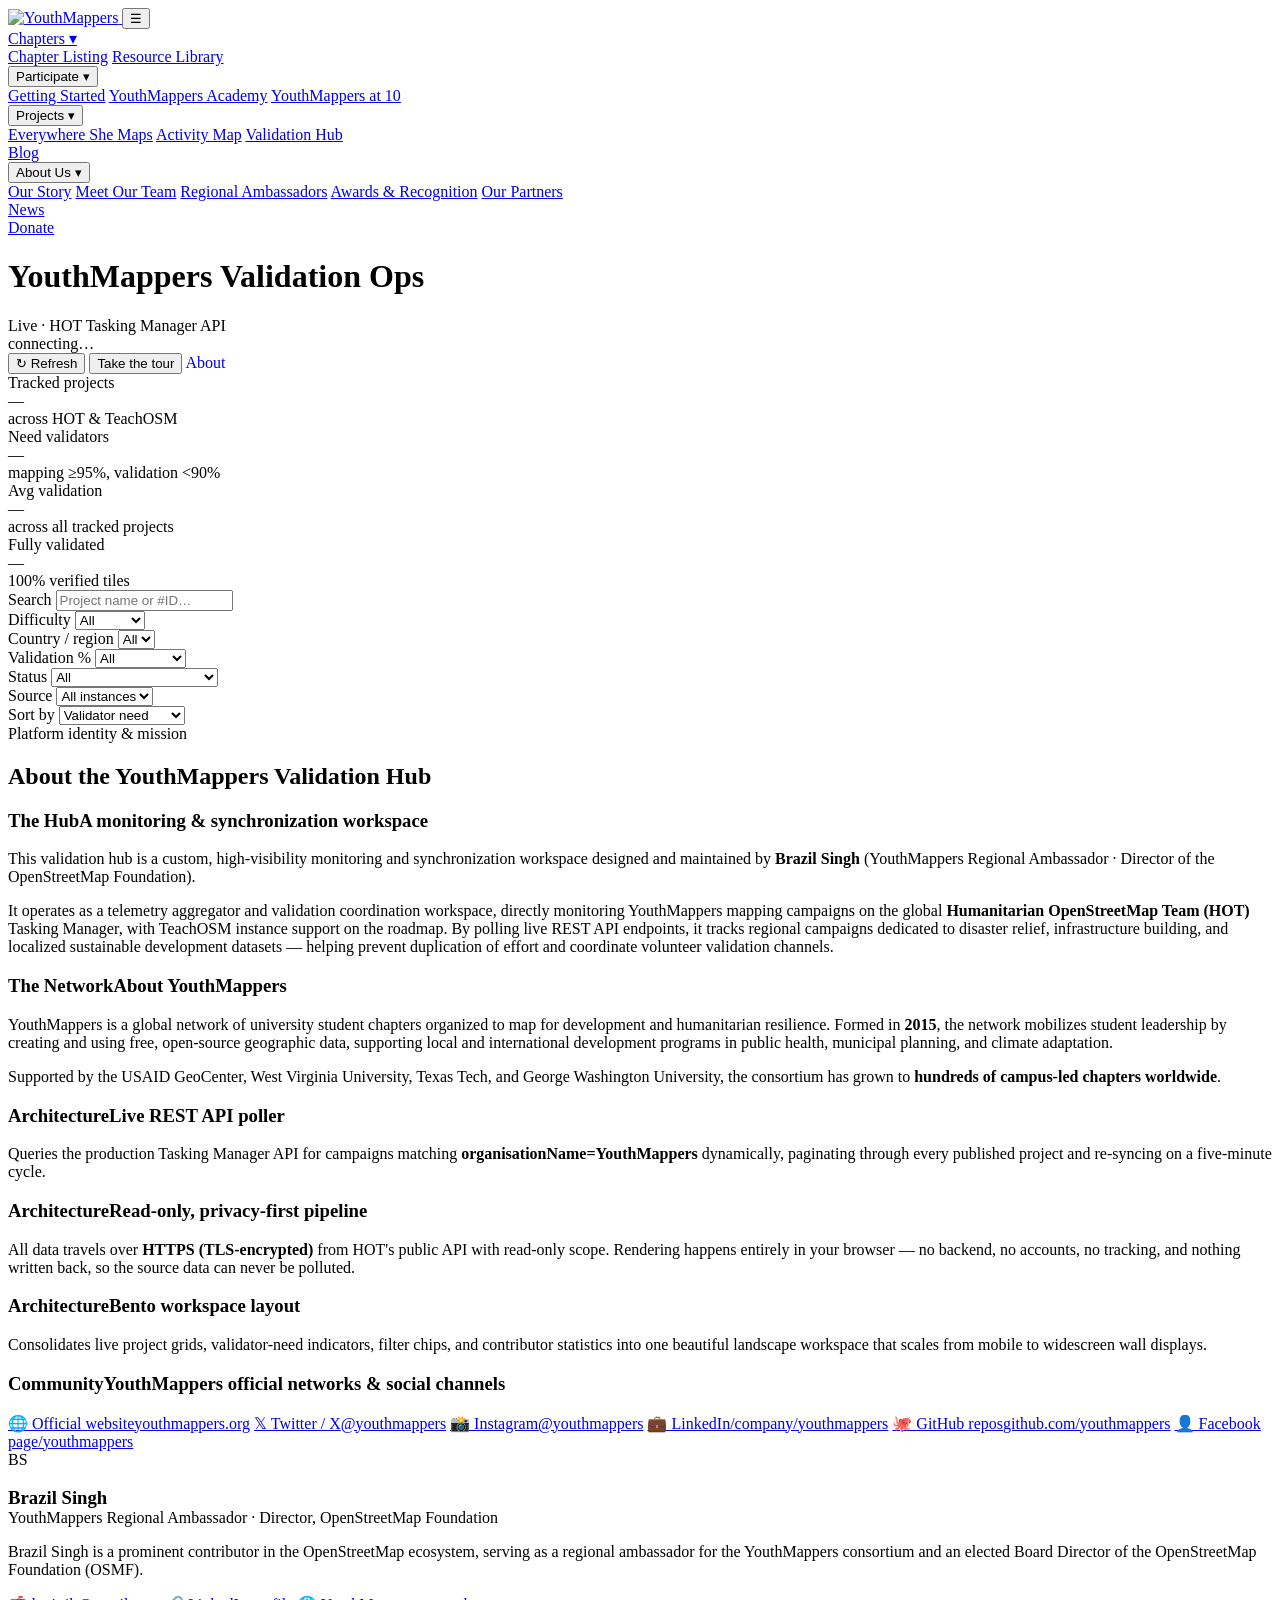
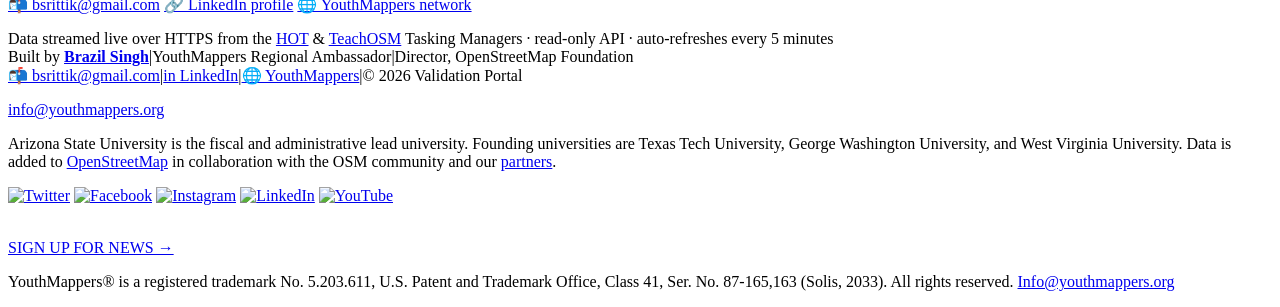
==== commit 6b9d6d34: "Update print statement from 'Hello' to 'Goodbye'" ====
--- a/index.html
+++ b/index.html
@@ -8,359 +8,7 @@
 <link rel="preconnect" href="https://fonts.googleapis.com">
 <link rel="preconnect" href="https://fonts.gstatic.com" crossorigin>
 <link href="https://fonts.googleapis.com/css2?family=Space+Grotesk:wght@400;500;600;700&family=IBM+Plex+Sans:wght@400;500;600&family=IBM+Plex+Mono:wght@400;500;600&display=swap" rel="stylesheet">
-<style>
-:root{
-  --ink:#0a1120;            /* night basemap */
-  --panel:#101b2e;
-  --panel-2:#0d1626;
-  --line:rgba(148,180,220,.13);
-  --line-strong:rgba(148,180,220,.28);
-  --text:#e9f0f8;
-  --muted:#8ea4bd;
-  --map:#3aa9ea;            /* mapped tiles  */
-  --val:#3ecf8e;            /* validated     */
-  --need:#f2a83b;           /* needs validators */
-  --urgent:#ef5b4d;         /* urgent / high priority */
-  --done:#8f7df0;           /* fully validated */
-  --radius:14px;
-  --shadow:0 10px 30px rgba(2,8,20,.45);
-}
-*{box-sizing:border-box;margin:0;padding:0}
-html{scroll-behavior:smooth}
-body{
-  font-family:"IBM Plex Sans",system-ui,sans-serif;
-  background:
-    linear-gradient(rgba(58,169,234,.035) 1px, transparent 1px),
-    linear-gradient(90deg, rgba(58,169,234,.035) 1px, transparent 1px),
-    radial-gradient(1200px 600px at 80% -10%, rgba(58,169,234,.10), transparent 60%),
-    radial-gradient(900px 500px at 0% 110%, rgba(62,207,142,.07), transparent 60%),
-    var(--ink);
-  background-size:56px 56px, 56px 56px, auto, auto, auto;
-  color:var(--text);
-  min-height:100vh;
-  -webkit-font-smoothing:antialiased;
-}
-a{color:var(--map)}
-button{font:inherit;cursor:pointer}
-:focus-visible{outline:2px solid var(--map);outline-offset:2px;border-radius:6px}
-@media (prefers-reduced-motion: reduce){
-  *,*::before,*::after{animation-duration:.001s !important;transition-duration:.001s !important}
-}
-
-/* ---------- YouthMappers site header ---------- */
-.ym-header{
-  position:sticky;top:0;z-index:50;background:#ffffff;
-  border-bottom:1px solid #e4e8ee;box-shadow:0 2px 12px rgba(10,17,32,.10);
-}
-.ym-header-inner{
-  max-width:1280px;margin:0 auto;padding:10px 20px;
-  display:flex;align-items:center;justify-content:space-between;gap:18px;
-}
-.ym-logo img{height:44px;width:auto;display:block}
-.ym-nav{display:flex;align-items:center;gap:2px;flex-wrap:wrap}
-.ym-nav > .nav-item{position:relative}
-.ym-nav a, .ym-nav button.nav-top{
-  display:block;color:#20344c;text-decoration:none;background:none;border:none;
-  font-family:"Space Grotesk",sans-serif;font-size:12.5px;font-weight:600;
-  letter-spacing:1.1px;text-transform:uppercase;padding:12px 12px;white-space:nowrap;
-}
-.ym-nav > .nav-item > a:hover, .ym-nav button.nav-top:hover{color:#1690d8}
-.ym-nav .nav-top .car{font-size:9px;opacity:.55;margin-left:3px}
-.dropdown{
-  position:absolute;top:100%;left:0;min-width:230px;display:none;
-  background:#fff;border:1px solid #e4e8ee;border-radius:0 0 10px 10px;
-  box-shadow:0 14px 30px rgba(10,17,32,.16);padding:6px 0;z-index:51;
-}
-.nav-item:hover .dropdown, .nav-item:focus-within .dropdown, .nav-item.open .dropdown{display:block}
-.dropdown a{
-  text-transform:none;letter-spacing:.2px;font-family:"IBM Plex Sans",sans-serif;
-  font-weight:500;font-size:13.5px;padding:9px 18px;
-}
-.dropdown a:hover{background:#f0f6fb;color:#1690d8}
-.dropdown a.current{color:#1690d8;background:#eaf5fc;font-weight:600}
-.ym-donate{background:#1690d8;color:#fff !important;border-radius:6px;margin-left:6px}
-.ym-donate:hover{background:#0f76b4}
-.ym-burger{
-  display:none;background:none;border:1px solid #cdd6e1;border-radius:8px;
-  padding:7px 11px;color:#20344c;font-size:17px;line-height:1;
-}
-@media (max-width:1080px){
-  .ym-burger{display:block}
-  .ym-nav{
-    display:none;position:absolute;top:100%;left:0;right:0;background:#fff;
-    flex-direction:column;align-items:stretch;border-bottom:1px solid #e4e8ee;
-    box-shadow:0 18px 30px rgba(10,17,32,.18);padding:8px 0;max-height:75vh;overflow:auto;
-  }
-  .ym-nav.open{display:flex}
-  .dropdown{position:static;display:none;border:none;box-shadow:none;background:#f6f9fc;border-radius:0}
-  .nav-item:hover .dropdown{display:none}
-  .nav-item.open .dropdown{display:block}
-  .ym-donate{margin:6px 16px}
-}
-
-/* ---------- YouthMappers site footer ---------- */
-.ym-footer{background:#20344c;color:#c9d6e4;margin-top:44px}
-.ym-footer-inner{max-width:1280px;margin:0 auto;padding:36px 20px 30px}
-.ym-footer .cols{display:grid;grid-template-columns:1.6fr 1fr;gap:28px;align-items:start}
-@media (max-width:760px){.ym-footer .cols{grid-template-columns:1fr}}
-.ym-footer p{font-size:12.5px;line-height:1.8}
-.ym-footer a{color:#8fc6ea;text-decoration:none}
-.ym-footer a:hover{text-decoration:underline}
-.ym-footer .mail{
-  display:inline-block;font-family:"IBM Plex Mono",monospace;font-size:13px;
-  color:#fff;margin-bottom:10px;
-}
-.ym-socials{display:flex;gap:10px;margin-top:14px;flex-wrap:wrap}
-.ym-socials a{display:block;transition:transform .15s}
-.ym-socials a:hover{transform:translateY(-2px)}
-.ym-socials img{width:30px;height:30px;display:block}
-.ym-footer .legal{
-  border-top:1px solid rgba(201,214,228,.2);margin-top:26px;padding-top:16px;
-  font-size:11.5px;color:#9db1c6;line-height:1.9;
-}
-.wrap{max-width:1280px;margin:0 auto;padding:0 20px 80px}
-header.top{
-  display:flex;align-items:center;justify-content:space-between;gap:16px;
-  padding:22px 0 10px;flex-wrap:wrap;
-}
-.brand{display:flex;align-items:center;gap:14px}
-.brand .mark{
-  width:44px;height:44px;border-radius:10px;flex:none;
-  background:
-    conic-gradient(from 210deg, var(--map), var(--val), var(--map));
-  position:relative;box-shadow:var(--shadow);
-}
-.brand .mark::after{
-  content:"";position:absolute;inset:4px;border-radius:7px;background:var(--panel-2);
-  background-image:linear-gradient(rgba(233,240,248,.25) 1px,transparent 1px),linear-gradient(90deg,rgba(233,240,248,.25) 1px,transparent 1px);
-  background-size:9px 9px;
-}
-.brand h1{
-  font-family:"Space Grotesk",sans-serif;font-size:clamp(19px,2.6vw,26px);
-  font-weight:700;letter-spacing:.2px;line-height:1.1;
-}
-.brand h1 span{color:var(--val)}
-.brand .sub{font-family:"IBM Plex Mono",monospace;font-size:11.5px;color:var(--muted);margin-top:3px;letter-spacing:.6px;text-transform:uppercase}
-.top-actions{display:flex;align-items:center;gap:10px;flex-wrap:wrap}
-.sync-pill{
-  display:flex;align-items:center;gap:8px;background:var(--panel);
-  border:1px solid var(--line);border-radius:999px;padding:8px 14px;
-  font-family:"IBM Plex Mono",monospace;font-size:12px;color:var(--muted);
-}
-.sync-dot{width:8px;height:8px;border-radius:50%;background:var(--val);animation:pulse 2.2s infinite}
-.sync-dot.err{background:var(--urgent)}
-@keyframes pulse{0%,100%{opacity:1}50%{opacity:.35}}
-.btn{
-  border:1px solid var(--line-strong);background:var(--panel);color:var(--text);
-  border-radius:10px;padding:9px 15px;font-weight:600;font-size:13.5px;
-  transition:border-color .15s, background .15s, transform .1s;
-}
-.btn:hover{border-color:var(--map);background:#14223a}
-.btn:active{transform:scale(.98)}
-.btn.primary{background:linear-gradient(135deg,#1d6fae,#1690d8);border-color:transparent}
-.btn.primary:hover{filter:brightness(1.1)}
-.btn.ghost{background:transparent}
-
-/* ---------- Stats strip ---------- */
-.stats{
-  display:grid;grid-template-columns:repeat(auto-fit,minmax(170px,1fr));gap:12px;
-  margin:18px 0 22px;
-}
-.stat{
-  background:linear-gradient(180deg,var(--panel),var(--panel-2));
-  border:1px solid var(--line);border-radius:var(--radius);padding:16px 18px;
-  position:relative;overflow:hidden;
-}
-.stat::before{content:"";position:absolute;inset:0 auto 0 0;width:3px;background:var(--sc,var(--map))}
-.stat .k{font-family:"IBM Plex Mono",monospace;font-size:11px;letter-spacing:1.2px;text-transform:uppercase;color:var(--muted)}
-.stat .v{font-family:"Space Grotesk",sans-serif;font-size:clamp(24px,3vw,32px);font-weight:700;margin-top:6px;font-variant-numeric:tabular-nums}
-.stat .d{font-size:12px;color:var(--muted);margin-top:2px}
-
-/* ---------- Filter deck ---------- */
-.deck{
-  background:linear-gradient(180deg,var(--panel),var(--panel-2));
-  border:1px solid var(--line);border-radius:var(--radius);
-  padding:16px;box-shadow:var(--shadow);margin-bottom:14px;
-}
-.deck-row{display:grid;grid-template-columns:1.4fr 1fr 1fr 1fr 1fr 1fr;gap:10px}
-@media (max-width:1020px){.deck-row{grid-template-columns:1fr 1fr 1fr}}
-@media (max-width:640px){.deck-row{grid-template-columns:1fr 1fr}}
-.field label{
-  display:block;font-family:"IBM Plex Mono",monospace;font-size:10.5px;
-  letter-spacing:1px;text-transform:uppercase;color:var(--muted);margin:0 0 6px 2px;
-}
-.field input,.field select{
-  width:100%;background:#0b1424;border:1px solid var(--line-strong);color:var(--text);
-  border-radius:9px;padding:9px 11px;font:inherit;font-size:13.5px;
-}
-.field input::placeholder{color:#5c718c}
-.field select:hover,.field input:hover{border-color:var(--map)}
-.chipbar{display:flex;align-items:center;gap:8px;flex-wrap:wrap;margin-top:12px;min-height:30px}
-.chip{
-  display:inline-flex;align-items:center;gap:7px;background:#13233c;
-  border:1px solid var(--line-strong);border-radius:999px;padding:5px 6px 5px 12px;
-  font-size:12.5px;font-weight:500;
-}
-.chip b{color:var(--map);font-weight:600}
-.chip button{
-  background:rgba(233,240,248,.08);border:none;color:var(--muted);border-radius:50%;
-  width:18px;height:18px;line-height:1;font-size:12px;display:grid;place-items:center;
-}
-.chip button:hover{background:var(--urgent);color:#fff}
-.count-note{font-family:"IBM Plex Mono",monospace;font-size:12px;color:var(--muted);margin-left:auto}
-.count-note strong{color:var(--text)}
-
-/* ---------- Grid & cards ---------- */
-.grid{display:grid;grid-template-columns:repeat(auto-fill,minmax(330px,1fr));gap:14px}
-.card{
-  background:linear-gradient(180deg,var(--panel),var(--panel-2));
-  border:1px solid var(--line);border-radius:var(--radius);padding:18px;
-  display:flex;flex-direction:column;gap:12px;position:relative;
-  transition:transform .16s, border-color .16s, box-shadow .16s;
-}
-.card:hover{transform:translateY(-3px);border-color:var(--line-strong);box-shadow:var(--shadow)}
-.card.hot-need{border-color:rgba(242,168,59,.55)}
-.card.hot-need::after{
-  content:"";position:absolute;inset:0;border-radius:var(--radius);pointer-events:none;
-  box-shadow:0 0 0 1px rgba(242,168,59,.25), 0 0 26px rgba(242,168,59,.10) inset;
-}
-.card-top{display:flex;justify-content:space-between;gap:10px;align-items:flex-start}
-.pid{font-family:"IBM Plex Mono",monospace;font-size:11.5px;color:var(--muted);letter-spacing:.5px}
-.pname{
-  font-family:"Space Grotesk",sans-serif;font-weight:600;font-size:16.5px;line-height:1.32;
-  margin-top:3px;display:-webkit-box;-webkit-line-clamp:2;-webkit-box-orient:vertical;overflow:hidden;
-}
-.pname a{color:var(--text);text-decoration:none}
-.pname a:hover{color:var(--map)}
-.badges{display:flex;gap:6px;flex-wrap:wrap;justify-content:flex-end}
-.badge{
-  font-family:"IBM Plex Mono",monospace;font-size:10px;letter-spacing:.8px;text-transform:uppercase;
-  border-radius:6px;padding:4px 8px;border:1px solid;white-space:nowrap;font-weight:600;
-}
-.b-status-active{color:#9fb6d2;border-color:rgba(159,182,210,.4);background:rgba(159,182,210,.08)}
-.b-status-need{color:var(--need);border-color:rgba(242,168,59,.5);background:rgba(242,168,59,.1)}
-.b-status-almost{color:var(--map);border-color:rgba(58,169,234,.5);background:rgba(58,169,234,.1)}
-.b-status-done{color:var(--done);border-color:rgba(143,125,240,.5);background:rgba(143,125,240,.1)}
-.b-diff-easy{color:var(--val);border-color:rgba(62,207,142,.45);background:rgba(62,207,142,.08)}
-.b-diff-med{color:var(--need);border-color:rgba(242,168,59,.45);background:rgba(242,168,59,.08)}
-.b-diff-hard{color:var(--urgent);border-color:rgba(239,91,77,.45);background:rgba(239,91,77,.08)}
-.b-prio{color:#ffb4ab;border-color:rgba(239,91,77,.55);background:rgba(239,91,77,.12)}
-.meta{display:flex;gap:14px;flex-wrap:wrap;font-size:12.5px;color:var(--muted)}
-.meta .m{display:flex;align-items:center;gap:5px}
-.meta svg{width:13px;height:13px;flex:none;opacity:.8}
-
-/* signature: task-tile validation grid */
-.tilegrid{display:grid;grid-template-columns:repeat(20,1fr);gap:3px}
-.tile{aspect-ratio:1/1;border-radius:2.5px;background:rgba(148,180,220,.13)}
-.tile.m{background:var(--map)}
-.tile.v{background:var(--val)}
-.legend{display:flex;gap:14px;font-family:"IBM Plex Mono",monospace;font-size:10.5px;color:var(--muted);margin-top:7px}
-.legend i{display:inline-block;width:9px;height:9px;border-radius:2px;margin-right:5px;vertical-align:-1px}
-.legend .lm i{background:var(--map)} .legend .lv i{background:var(--val)} .legend .lu i{background:rgba(148,180,220,.2)}
-.pcts{display:flex;justify-content:space-between;font-family:"IBM Plex Mono",monospace;font-size:12.5px;margin-top:2px}
-.pcts .pm{color:var(--map)} .pcts .pv{color:var(--val)}
-.needline{
-  display:flex;align-items:center;gap:8px;background:rgba(242,168,59,.09);
-  border:1px dashed rgba(242,168,59,.45);border-radius:9px;padding:8px 11px;
-  font-size:12.5px;color:#ffd9a1;
-}
-.needline b{font-family:"IBM Plex Mono",monospace}
-.stamp{display:flex;justify-content:space-between;align-items:center;gap:8px;border-top:1px solid var(--line);padding-top:11px;margin-top:auto}
-.stamp .rel{font-weight:600;font-size:12.5px}
-.stamp .rel.fresh{color:var(--val)} .stamp .rel.warm{color:var(--need)} .stamp .rel.stale{color:var(--muted)}
-.stamp .abs{font-family:"IBM Plex Mono",monospace;font-size:10.5px;color:var(--muted);text-align:right}
-.card-actions{display:flex;gap:8px}
-.card-actions a{
-  flex:1;text-align:center;text-decoration:none;font-weight:600;font-size:12.5px;
-  border:1px solid var(--line-strong);border-radius:9px;padding:8px 6px;color:var(--text);
-  transition:border-color .15s,background .15s;
-}
-.card-actions a:hover{border-color:var(--val);background:rgba(62,207,142,.08);color:var(--val)}
-
-/* states */
-.state{
-  text-align:center;padding:70px 20px;color:var(--muted);
-  border:1px dashed var(--line-strong);border-radius:var(--radius);
-}
-.state h3{font-family:"Space Grotesk",sans-serif;color:var(--text);margin-bottom:8px}
-.spinner{
-  width:34px;height:34px;border-radius:50%;margin:0 auto 16px;
-  border:3px solid var(--line-strong);border-top-color:var(--map);animation:spin .8s linear infinite;
-}
-@keyframes spin{to{transform:rotate(360deg)}}
-.skeleton{height:250px;border-radius:var(--radius);border:1px solid var(--line);
-  background:linear-gradient(100deg,var(--panel) 40%,#16253e 50%,var(--panel) 60%);
-  background-size:220% 100%;animation:sheen 1.3s infinite}
-@keyframes sheen{to{background-position:-120% 0}}
-
-/* ---------- Tour ---------- */
-.tour-veil{position:fixed;inset:0;background:rgba(4,9,18,.72);z-index:60;backdrop-filter:blur(2px)}
-.tour-hole{position:absolute;border-radius:12px;box-shadow:0 0 0 9999px rgba(4,9,18,.72), 0 0 0 3px var(--map);transition:all .3s ease}
-.tour-card{
-  position:fixed;z-index:61;width:min(340px,calc(100vw - 32px));
-  background:var(--panel);border:1px solid var(--line-strong);border-radius:14px;
-  padding:18px;box-shadow:var(--shadow);
-}
-.tour-card .step{font-family:"IBM Plex Mono",monospace;font-size:10.5px;color:var(--map);letter-spacing:1.2px;text-transform:uppercase}
-.tour-card h4{font-family:"Space Grotesk",sans-serif;margin:7px 0 6px;font-size:16px}
-.tour-card p{font-size:13.5px;color:var(--muted);line-height:1.5}
-.tour-nav{display:flex;gap:8px;margin-top:14px;align-items:center}
-.tour-nav .spacer{flex:1}
-/* ---------- About / Credits ---------- */
-.about{margin-top:46px}
-.about .eyebrow{
-  font-family:"IBM Plex Mono",monospace;font-size:11px;letter-spacing:1.6px;
-  text-transform:uppercase;color:var(--map);margin-bottom:8px;
-}
-.about h2{font-family:"Space Grotesk",sans-serif;font-size:clamp(21px,3vw,28px);margin-bottom:16px}
-.bento{display:grid;grid-template-columns:repeat(6,1fr);gap:14px}
-.bcard{
-  background:linear-gradient(180deg,var(--panel),var(--panel-2));
-  border:1px solid var(--line);border-radius:var(--radius);padding:22px;
-}
-.bcard h3{font-family:"Space Grotesk",sans-serif;font-size:16px;margin-bottom:10px}
-.bcard h3 .tag{
-  font-family:"IBM Plex Mono",monospace;font-size:10px;letter-spacing:1px;text-transform:uppercase;
-  color:var(--val);display:block;margin-bottom:7px;font-weight:500;
-}
-.bcard p{font-size:13.5px;line-height:1.65;color:var(--muted)}
-.bcard p + p{margin-top:9px}
-.bcard p b{color:var(--text);font-weight:600}
-.span3{grid-column:span 3}.span2{grid-column:span 2}.span4{grid-column:span 4}.span6{grid-column:span 6}
-@media (max-width:900px){.span3,.span2,.span4{grid-column:span 6}}
-.socials{display:grid;grid-template-columns:repeat(auto-fit,minmax(160px,1fr));gap:9px;margin-top:4px}
-.socials a{
-  display:flex;flex-direction:column;gap:2px;text-decoration:none;
-  border:1px solid var(--line-strong);border-radius:10px;padding:11px 13px;
-  transition:border-color .15s,background .15s;
-}
-.socials a:hover{border-color:var(--map);background:rgba(58,169,234,.07)}
-.socials .sk{font-size:12px;color:var(--muted)}
-.socials .sv{font-family:"IBM Plex Mono",monospace;font-size:12.5px;color:var(--text)}
-.builder{display:flex;gap:16px;align-items:flex-start;flex-wrap:wrap}
-.builder .avatar{
-  width:58px;height:58px;border-radius:14px;flex:none;display:grid;place-items:center;
-  font-family:"Space Grotesk",sans-serif;font-weight:700;font-size:21px;color:#08131f;
-  background:linear-gradient(135deg,var(--val),var(--map));
-}
-.builder .roles{font-family:"IBM Plex Mono",monospace;font-size:11px;color:var(--val);letter-spacing:.6px;margin:3px 0 8px}
-.contact-row{display:flex;gap:9px;flex-wrap:wrap;margin-top:12px}
-.contact-row a{
-  text-decoration:none;font-size:12.5px;font-weight:600;color:var(--text);
-  border:1px solid var(--line-strong);border-radius:999px;padding:7px 14px;
-  transition:border-color .15s,background .15s;
-}
-.contact-row a:hover{border-color:var(--val);background:rgba(62,207,142,.08);color:var(--val)}
-.footer{margin-top:36px;text-align:center;font-size:12.5px;color:var(--muted);line-height:2}
-.footer a{color:var(--muted)}
-.footer a:hover{color:var(--map)}
-.footer .sep{opacity:.4;margin:0 7px}
-.toast{
-  position:fixed;bottom:20px;left:50%;transform:translateX(-50%);z-index:70;
-  background:#2a1315;border:1px solid rgba(239,91,77,.6);color:#ffc4be;
-  border-radius:10px;padding:11px 18px;font-size:13px;display:none;max-width:90vw;
-}
-</style>
+<link rel="stylesheet" href="css/styles.css">
 </head>
 <body>
 
@@ -433,7 +81,7 @@
   </header>
 
   <section class="stats" id="stats" data-tour="stats">
-    <div class="stat" style="--sc:var(--map)"><div class="k">Tracked projects</div><div class="v" id="stTotal">—</div><div class="d">published on Tasking Manager</div></div>
+    <div class="stat" style="--sc:var(--map)"><div class="k">Tracked projects</div><div class="v" id="stTotal">—</div><div class="d" id="stTotalBreak">across HOT &amp; TeachOSM</div></div>
     <div class="stat" style="--sc:var(--need)"><div class="k">Need validators</div><div class="v" id="stNeed">—</div><div class="d">mapping ≥95%, validation &lt;90%</div></div>
     <div class="stat" style="--sc:var(--val)"><div class="k">Avg validation</div><div class="v" id="stAvgVal">—</div><div class="d">across all tracked projects</div></div>
     <div class="stat" style="--sc:var(--done)"><div class="k">Fully validated</div><div class="v" id="stDone">—</div><div class="d">100% verified tiles</div></div>
@@ -475,6 +123,16 @@
           <option value="almost">Almost completed</option>
           <option value="done">Fully validated</option>
           <option value="active">Active</option>
+          <option value="archived">Archived</option>
+          <option value="live">Live only (hide archived)</option>
+        </select>
+      </div>
+      <div class="field">
+        <label for="fSource">Source</label>
+        <select id="fSource">
+          <option value="">All instances</option>
+          <option value="hot">HOT</option>
+          <option value="teachosm">TeachOSM</option>
         </select>
       </div>
       <div class="field">
@@ -563,7 +221,7 @@
   </section>
 
   <p class="footer">
-    Data streamed live over HTTPS from the <a href="https://tasks.hotosm.org/organisations/youthmappers" target="_blank" rel="noopener">HOT Tasking Manager</a> · read-only API · auto-refreshes every 5 minutes<br>
+    Data streamed live over HTTPS from the <a href="https://tasks.hotosm.org/organisations/youthmappers" target="_blank" rel="noopener">HOT</a> &amp; <a href="https://tasks.teachosm.org/organisations/youthmappers" target="_blank" rel="noopener">TeachOSM</a> Tasking Managers · read-only API · auto-refreshes every 5 minutes<br>
     Built by <a href="https://www.linkedin.com/in/brazil-singh-rittik/" target="_blank" rel="noopener"><b>Brazil Singh</b></a><span class="sep">|</span>YouthMappers Regional Ambassador<span class="sep">|</span>Director, OpenStreetMap Foundation<br>
     <a href="mailto:bsrittik@gmail.com">📬 bsrittik@gmail.com</a><span class="sep">|</span><a href="https://www.linkedin.com/in/brazil-singh-rittik/" target="_blank" rel="noopener">in LinkedIn</a><span class="sep">|</span><a href="https://www.youthmappers.org/" target="_blank" rel="noopener">🌐 YouthMappers</a><span class="sep">|</span>© 2026 Validation Portal
   </p>
@@ -595,357 +253,7 @@
 
 <div class="toast" id="toast" role="alert"></div>
 
-<script>
-/* ================= CONFIG ================= */
-const CONFIG = {
-  apiBase: "https://tasking-manager-production-api.hotosm.org/api/v2",
-  frontendBase: "https://tasks.hotosm.org",
-  organisationName: "YouthMappers",
-  refreshMs: 5 * 60 * 1000,       // auto-refresh interval
-  maxPages: 20                     // safety cap on pagination
-};
-
-/* ================= STATE ================= */
-let projects = [];
-let lastSync = null;
-const $ = s => document.querySelector(s);
-
-/* ================= STATUS RULES (as specified) =================
-   1. Fully Validated : validation === 100
-   2. Needs Validation: mapping ≥ 95 AND validation < 90
-   3. Almost Completed: mapping ≥ 90 AND validation ≥ 80
-   4. Active          : everything else (baseline fallback)      */
-function statusOf(p){
-  if (p.val >= 100) return "done";
-  if (p.map >= 95 && p.val < 90) return "need";
-  if (p.map >= 90 && p.val >= 80) return "almost";
-  return "active";
-}
-const STATUS_LABEL = {done:"Fully validated", need:"Needs validation", almost:"Almost completed", active:"Active"};
-const STATUS_CLASS = {done:"b-status-done", need:"b-status-need", almost:"b-status-almost", active:"b-status-active"};
-const DIFF_LABEL = {EASY:"Easy", MODERATE:"Medium", CHALLENGING:"Hard"};
-const DIFF_CLASS = {EASY:"b-diff-easy", MODERATE:"b-diff-med", CHALLENGING:"b-diff-hard"};
-
-/* ================= FETCH ================= */
-async function getJSON(url){
-  const res = await fetch(url);
-  if (!res.ok){
-    let detail = "";
-    try { detail = (await res.json()).Error || ""; } catch(_){}
-    throw new Error(`HTTP ${res.status}${detail ? " — " + detail : ""} (${url.split("?")[0]})`);
-  }
-  return res.json();
-}
-
-async function fetchPages(orgParam){
-  const out = [];
-  let page = 1, pages = 1;
-  do {
-    const data = await getJSON(`${CONFIG.apiBase}/projects/?${orgParam}&page=${page}&omitMapResults=true`);
-    (data.results || []).forEach(r => out.push(normalize(r)));
-    pages = data.pagination?.pages ?? 1;
-    page++;
-  } while (page <= pages && page <= CONFIG.maxPages);
-  return out;
-}
-
-async function resolveOrgId(){
-  const data = await getJSON(`${CONFIG.apiBase}/organisations/?omitManagerList=true`);
-  const list = data.organisations || data.results || [];
-  const hit = list.find(o => (o.name || "").toLowerCase().includes("youthmappers"));
-  if (!hit) throw new Error("YouthMappers organisation not found in the API's organisations list");
-  return hit.organisationId ?? hit.id;
-}
-
-async function fetchAll(){
-  setSync("syncing…");
-  // Attempt 1: filter by organisation name
-  try {
-    const byName = await fetchPages(`organisationName=${encodeURIComponent(CONFIG.organisationName)}`);
-    if (byName.length) return byName;
-  } catch(e){
-    console.warn("organisationName query failed, falling back to organisationId:", e.message);
-  }
-  // Attempt 2: resolve the numeric organisation ID, then filter by it
-  const orgId = await resolveOrgId();
-  return fetchPages(`organisationId=${orgId}`);
-}
-
-function normalize(r){
-  const map = Math.round(Number(r.percentMapped ?? 0));
-  const val = Math.round(Number(r.percentValidated ?? 0));
-  return {
-    id: r.projectId ?? r.id,
-    name: r.name || `Project ${r.projectId}`,
-    diff: (r.difficulty || "").toUpperCase(),
-    priority: (r.priority || "").toUpperCase(),
-    country: Array.isArray(r.country) ? (r.country[0] || "") : (r.country || ""),
-    map, val,
-    gap: Math.max(0, map - val),
-    contributors: r.totalContributors ?? null,
-    active: r.activeMappers ?? 0,
-    updated: r.lastUpdated ? new Date(r.lastUpdated) : null
-  };
-}
-
-/* ================= RENDER ================= */
-function applyFilters(){
-  const q = $("#fSearch").value.trim().toLowerCase();
-  const d = $("#fDiff").value, c = $("#fCountry").value,
-        v = $("#fVal").value, s = $("#fStatus").value, sort = $("#fSort").value;
-
-  let list = projects.filter(p => {
-    if (q && !(p.name.toLowerCase().includes(q) || String(p.id).includes(q.replace("#","")))) return false;
-    if (d && p.diff !== d) return false;
-    if (c && p.country !== c) return false;
-    if (v === "lt25"   && !(p.val < 25)) return false;
-    if (v === "25to75" && !(p.val >= 25 && p.val <= 75)) return false;
-    if (v === "gt75"   && !(p.val > 75)) return false;
-    if (s && statusOf(p) !== s) return false;
-    return true;
-  });
-
-  const by = {
-    need:    (a,b)=> b.gap - a.gap || b.map - a.map,
-    updated: (a,b)=> (b.updated?.getTime()||0) - (a.updated?.getTime()||0),
-    valAsc:  (a,b)=> a.val - b.val,
-    valDesc: (a,b)=> b.val - a.val,
-    idDesc:  (a,b)=> b.id - a.id
-  };
-  list.sort(by[sort] || by.need);
-
-  renderChips({q,d,c,v,s}, list.length);
-  renderBoard(list);
-}
-
-function renderChips(f, n){
-  const chips = [];
-  const add = (label, val, clearId) => chips.push(
-    `<span class="chip">${label}: <b>${esc(val)}</b><button aria-label="Remove ${label} filter" data-clear="${clearId}">✕</button></span>`);
-  if (f.q) add("Search", f.q, "fSearch");
-  if (f.d) add("Difficulty", DIFF_LABEL[f.d] || f.d, "fDiff");
-  if (f.c) add("Country", f.c, "fCountry");
-  if (f.v) add("Validation", {lt25:"< 25%","25to75":"25–75%",gt75:"> 75%"}[f.v], "fVal");
-  if (f.s) add("Status", STATUS_LABEL[f.s], "fStatus");
-  $("#chips").innerHTML = chips.join("") || `<span style="color:var(--muted);font-size:12.5px">No filters active — showing every tracked project.</span>`;
-  $("#countNote").innerHTML = `<strong>${n}</strong> / ${projects.length} projects`;
-  document.querySelectorAll("[data-clear]").forEach(b => b.onclick = () => { $("#"+b.dataset.clear).value = ""; applyFilters(); });
-}
-
-function tileGridHTML(p){
-  // 60 tiles = one TM-style task grid; validated first, then mapped-only, then remaining
-  const T = 60;
-  const vT = Math.round(p.val/100*T);
-  const mT = Math.max(vT, Math.round(p.map/100*T));
-  let cells = "";
-  for (let i=0;i<T;i++) cells += `<span class="tile ${i<vT?"v":(i<mT?"m":"")}"></span>`;
-  return `<div class="tilegrid" role="img" aria-label="${p.map}% mapped, ${p.val}% validated">${cells}</div>
-    <div class="pcts"><span class="pm">▲ ${p.map}% mapped</span><span class="pv">✓ ${p.val}% validated</span></div>`;
-}
-
-function renderBoard(list){
-  const board = $("#board");
-  if (!list.length){
-    board.innerHTML = `<div class="state" style="grid-column:1/-1"><h3>No projects match these filters</h3><p>Clear a filter chip above to widen the view.</p></div>`;
-    return;
-  }
-  board.innerHTML = list.map(p => {
-    const st = statusOf(p);
-    const hot = st === "need";
-    const url = `${CONFIG.frontendBase}/projects/${p.id}`;
-    return `
-    <article class="card ${hot ? "hot-need":""}">
-      <div class="card-top">
-        <div>
-          <div class="pid">#${p.id}${p.country ? " · " + esc(p.country) : ""}</div>
-          <div class="pname"><a href="${url}" target="_blank" rel="noopener">${esc(p.name)}</a></div>
-        </div>
-        <div class="badges">
-          <span class="badge ${STATUS_CLASS[st]}">${STATUS_LABEL[st]}</span>
-          ${p.diff ? `<span class="badge ${DIFF_CLASS[p.diff]||"b-status-active"}">${DIFF_LABEL[p.diff]||p.diff}</span>` : ""}
-          ${(p.priority==="URGENT"||p.priority==="HIGH") ? `<span class="badge b-prio">${p.priority} priority</span>` : ""}
-        </div>
-      </div>
-
-      ${tileGridHTML(p)}
-      <div class="legend"><span class="lv"><i></i>validated</span><span class="lm"><i></i>mapped</span><span class="lu"><i></i>remaining</span></div>
-
-      ${hot ? `<div class="needline">⚑ <span>Validators needed — <b>${p.gap}%</b> of mapped tiles await verification${p.active ? ` · ${p.active} mapper${p.active>1?"s":""} online now` : ""}</span></div>` : ""}
-
-      <div class="meta">
-        ${p.contributors != null ? `<span class="m">👥 ${p.contributors} contributor${p.contributors===1?"":"s"}</span>` : ""}
-      </div>
-
-      <div class="stamp">
-        <span class="rel" data-ts="${p.updated ? p.updated.getTime() : ""}">${relTime(p.updated)}</span>
-        <span class="abs">${p.updated ? p.updated.toLocaleString(undefined,{dateStyle:"medium",timeStyle:"short"}) : "no timestamp"}</span>
-      </div>
-
-      <div class="card-actions">
-        <a href="${url}" target="_blank" rel="noopener">Open project ↗</a>
-        <a href="${url}/tasks" target="_blank" rel="noopener">Validate tasks ✓</a>
-      </div>
-    </article>`;
-  }).join("");
-}
-
-/* ================= TIMESTAMPS ================= */
-function relTime(d){
-  if (!d) return "—";
-  const s = Math.floor((Date.now() - d.getTime())/1000);
-  if (s < 60) return "just now";
-  const m = Math.floor(s/60);   if (m < 60)  return `${m} min ago`;
-  const h = Math.floor(m/60);   if (h < 24)  return `${h} hour${h>1?"s":""} ago`;
-  const dd = Math.floor(h/24);  if (dd < 30) return `${dd} day${dd>1?"s":""} ago`;
-  const mo = Math.floor(dd/30); if (mo < 12) return `${mo} month${mo>1?"s":""} ago`;
-  return `${Math.floor(mo/12)} year${mo>=24?"s":""} ago`;
-}
-function freshnessClass(d){
-  if (!d) return "stale";
-  const h = (Date.now()-d.getTime())/36e5;
-  return h < 24 ? "fresh" : h < 24*7 ? "warm" : "stale";
-}
-setInterval(() => {
-  document.querySelectorAll(".rel[data-ts]").forEach(el => {
-    const ts = Number(el.dataset.ts);
-    if (!ts) return;
-    const d = new Date(ts);
-    el.textContent = relTime(d);
-    el.className = "rel " + freshnessClass(d);
-  });
-}, 60000);
-
-/* ================= STATS + SYNC ================= */
-function renderStats(){
-  const n = projects.length;
-  const need = projects.filter(p => statusOf(p)==="need").length;
-  const done = projects.filter(p => statusOf(p)==="done").length;
-  const avg = n ? Math.round(projects.reduce((a,p)=>a+p.val,0)/n) : 0;
-  $("#stTotal").textContent = n;
-  $("#stNeed").textContent = need;
-  $("#stDone").textContent = done;
-  $("#stAvgVal").textContent = avg + "%";
-}
-function setSync(text, ok){
-  $("#syncText").textContent = text;
-  $("#syncDot").classList.toggle("err", ok === false);
-}
-function toast(msg){
-  const t = $("#toast"); t.textContent = msg; t.style.display = "block";
-  setTimeout(()=> t.style.display = "none", 6000);
-}
-
-async function refresh(){
-  try{
-    setSync("syncing…");
-    projects = await fetchAll();
-    lastSync = new Date();
-    // populate country filter (keep selection)
-    const sel = $("#fCountry"), keep = sel.value;
-    const countries = [...new Set(projects.map(p=>p.country).filter(Boolean))].sort();
-    sel.innerHTML = `<option value="">All</option>` + countries.map(c=>`<option ${c===keep?"selected":""}>${esc(c)}</option>`).join("");
-    renderStats();
-    applyFilters();
-    // colorize freshness immediately
-    document.querySelectorAll(".rel[data-ts]").forEach(el=>{
-      const ts = Number(el.dataset.ts); if (ts) el.classList.add(freshnessClass(new Date(ts)));
-    });
-    setSync("synced " + lastSync.toLocaleTimeString(undefined,{hour:"2-digit",minute:"2-digit"}), true);
-  }catch(e){
-    console.error("Validation Hub sync error:", e);
-    setSync("sync failed", false);
-    toast("Sync failed: " + e.message);
-    if (!projects.length){
-      $("#board").innerHTML = `<div class="state" style="grid-column:1/-1">
-        <h3>Live data unavailable</h3>
-        <p style="margin-bottom:10px">The Tasking Manager API request did not succeed.</p>
-        <p style="font-family:'IBM Plex Mono',monospace;font-size:12px;color:var(--need);word-break:break-word">${esc(e.message)}</p>
-        <p style="margin-top:14px"><button class="btn primary" onclick="refresh()">Try again</button></p>
-      </div>`;
-    }
-  }
-}
-
-/* ================= ONBOARDING TOUR ================= */
-const TOUR = [
-  {sel:'[data-tour="stats"]',   t:"Mission control", p:"A live pulse of every YouthMappers campaign: how many projects are tracked, how many are starving for validators, and how far validation has come overall."},
-  {sel:'[data-tour="filters"]', t:"Slice the workload", p:"Filter by difficulty, country, validation completion band, or status. Active filters appear as removable chips with a live result count."},
-  {sel:'[data-tour="board"]',   t:"Project tiles", p:"Each card mirrors a Tasking Manager grid — green tiles are validated, blue are mapped and waiting. Amber-ringed cards need validators most."},
-  {sel:'[data-tour="sync"]',    t:"Always live", p:"Data streams straight from the HOT Tasking Manager API and refreshes itself every five minutes. Timestamps on every card tick in real time."}
-];
-let tourIdx = 0, tourEls = null;
-function safeStore(k,v){ try{ if(v===undefined) return localStorage.getItem(k); localStorage.setItem(k,v);}catch(_){return null} }
-function startTour(){
-  tourIdx = 0;
-  if (!tourEls){
-    const veil = document.createElement("div"); veil.className = "tour-veil";
-    const hole = document.createElement("div"); hole.className = "tour-hole"; veil.appendChild(hole);
-    const card = document.createElement("div"); card.className = "tour-card";
-    document.body.append(veil, card);
-    tourEls = {veil, hole, card};
-    veil.addEventListener("click", e => { if (e.target === veil) endTour(); });
-  }
-  tourEls.veil.style.display = "block"; tourEls.card.style.display = "block";
-  showStep();
-}
-function showStep(){
-  const step = TOUR[tourIdx];
-  const el = document.querySelector(step.sel);
-  if (!el) return endTour();
-  el.scrollIntoView({block:"center", behavior:"smooth"});
-  setTimeout(()=>{
-    const r = el.getBoundingClientRect();
-    Object.assign(tourEls.hole.style, {top:(r.top-8)+"px", left:(r.left-8)+"px", width:(r.width+16)+"px", height:(r.height+16)+"px", position:"fixed"});
-    const below = r.bottom + 190 < innerHeight;
-    Object.assign(tourEls.card.style, {top: below ? (r.bottom+14)+"px" : Math.max(14, r.top-190)+"px", left: Math.min(Math.max(14, r.left), innerWidth-370)+"px"});
-    tourEls.card.innerHTML = `
-      <div class="step">Step ${tourIdx+1} of ${TOUR.length}</div>
-      <h4>${step.t}</h4><p>${step.p}</p>
-      <div class="tour-nav">
-        <button class="btn ghost" id="tSkip">Skip tour</button><span class="spacer"></span>
-        ${tourIdx>0 ? '<button class="btn" id="tPrev">Back</button>' : ""}
-        <button class="btn primary" id="tNext">${tourIdx===TOUR.length-1 ? "Start validating" : "Next"}</button>
-      </div>`;
-    $("#tSkip").onclick = endTour;
-    const prev = $("#tPrev"); if (prev) prev.onclick = () => { tourIdx--; showStep(); };
-    $("#tNext").onclick = () => { tourIdx++; tourIdx >= TOUR.length ? endTour() : showStep(); };
-  }, 320);
-}
-function endTour(){
-  if (tourEls){ tourEls.veil.style.display = "none"; tourEls.card.style.display = "none"; }
-  safeStore("ymops_tour_done","1");
-}
-
-/* ================= UTIL + BOOT ================= */
-function esc(s){ return String(s).replace(/[&<>"']/g, c => ({"&":"&amp;","<":"&lt;",">":"&gt;",'"':"&quot;","'":"&#39;"}[c])); }
-
-["fSearch","fDiff","fCountry","fVal","fStatus","fSort"].forEach(id => {
-  const el = document.getElementById(id);
-  el.addEventListener(el.tagName === "INPUT" ? "input" : "change", applyFilters);
-});
-$("#refreshBtn").onclick = refresh;
-$("#tourBtn").onclick = startTour;
-
-/* YouthMappers header: mobile burger + tap-to-open dropdowns */
-const burger = $("#ymBurger"), ymNav = $("#ymNav");
-burger.onclick = () => {
-  const open = ymNav.classList.toggle("open");
-  burger.setAttribute("aria-expanded", open);
-};
-document.querySelectorAll(".ym-nav .nav-item > button.nav-top").forEach(b => {
-  b.addEventListener("click", () => b.parentElement.classList.toggle("open"));
-});
-document.addEventListener("click", e => {
-  if (!e.target.closest(".ym-header")){
-    ymNav.classList.remove("open");
-    document.querySelectorAll(".nav-item.open").forEach(n => n.classList.remove("open"));
-  }
-});
-
-refresh().then(() => {
-  if (!safeStore("ymops_tour_done") && projects.length) setTimeout(startTour, 900);
-});
-setInterval(refresh, CONFIG.refreshMs);
-</script>
+<script src="js/config.js"></script>
+<script src="js/app.js"></script>
 </body>
 </html>
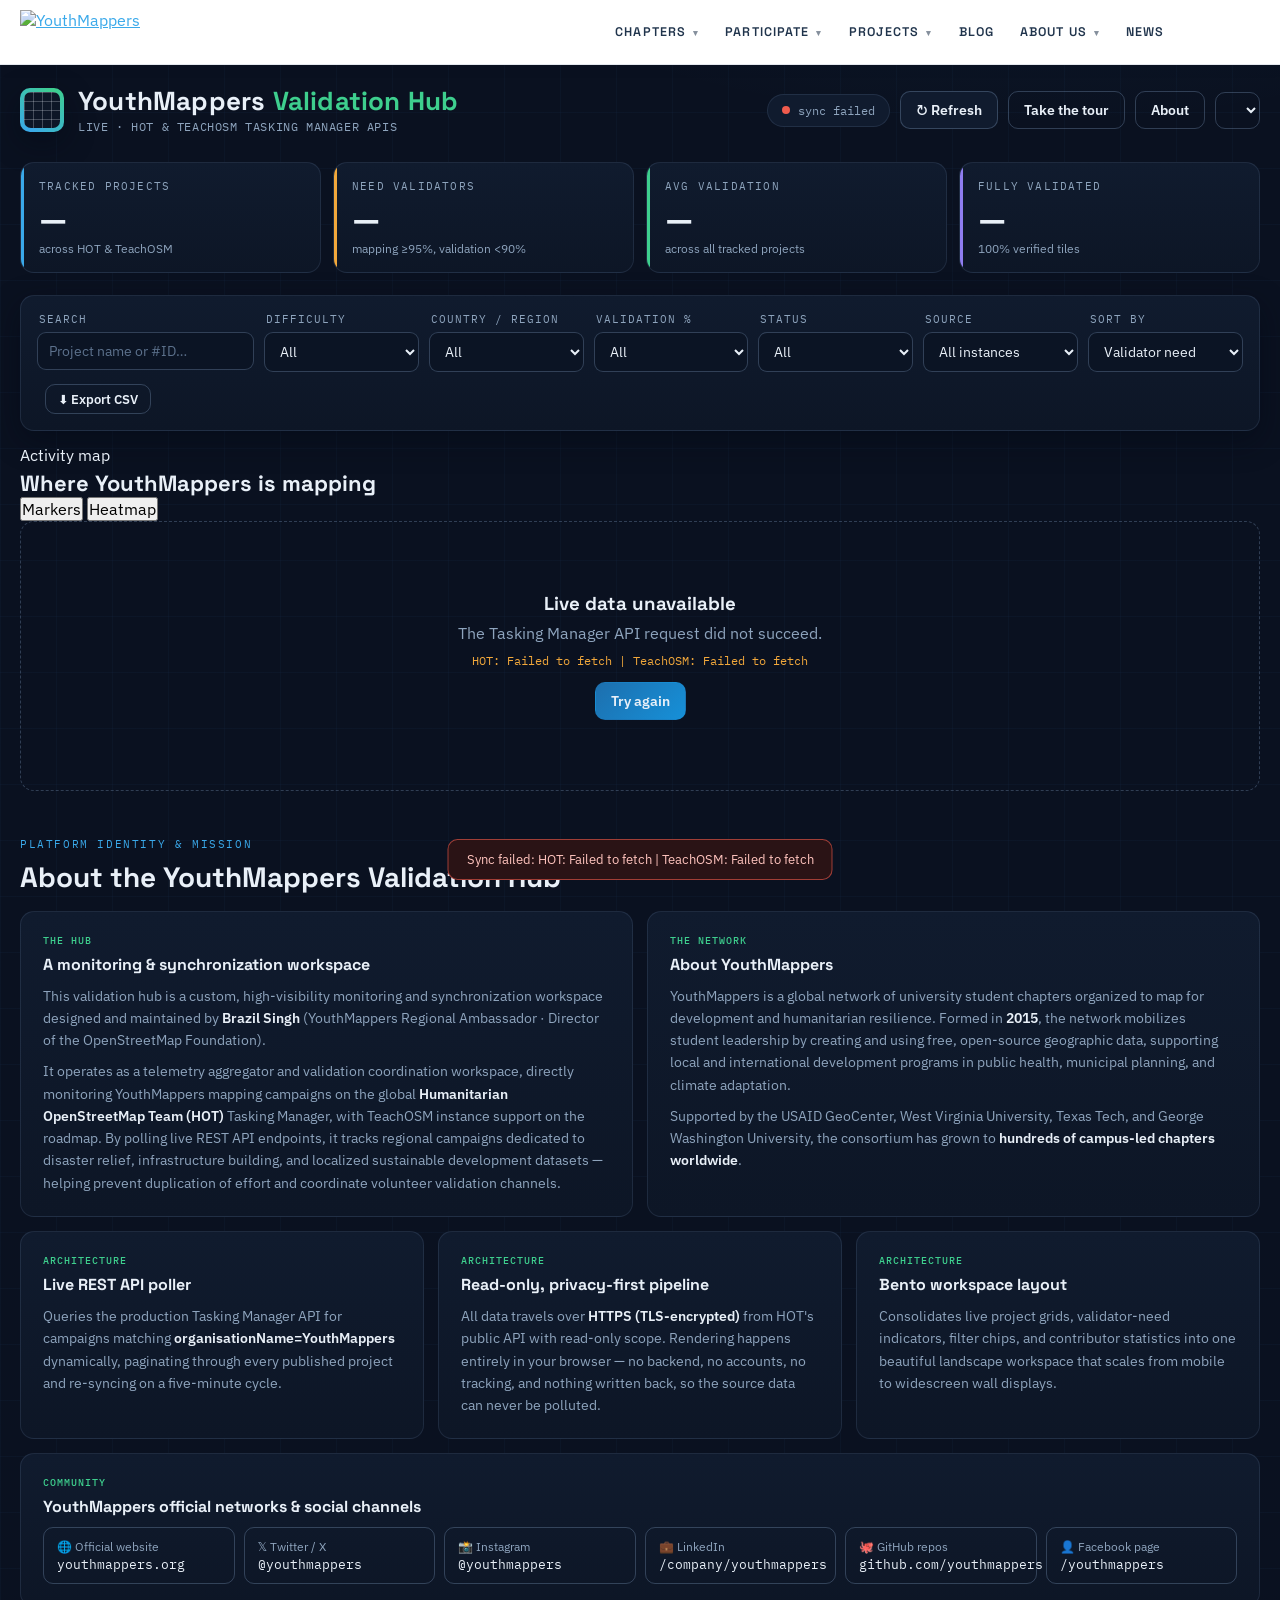
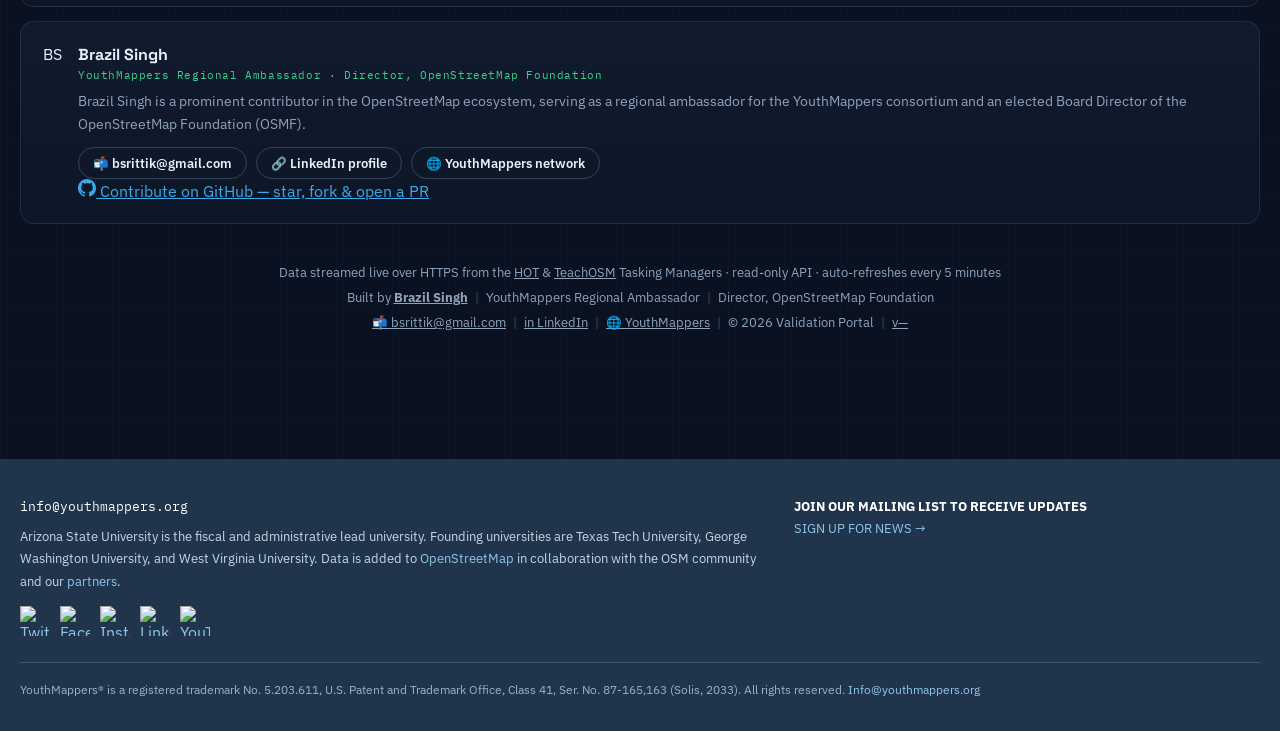
==== commit 69fa1506: "Revise SEO and enhance UI for validation dashboard Updated the title and meta tags for SEO, added Op" ====
--- a/index.html
+++ b/index.html
@@ -3,11 +3,91 @@
 <head>
 <meta charset="UTF-8">
 <meta name="viewport" content="width=device-width, initial-scale=1.0">
-<title>YouthMappers Validation Ops — Live Dashboard</title>
-<meta name="description" content="Live validation operations dashboard for YouthMappers projects on the HOT Tasking Manager. Real-time data, validator-need indicators, and filters.">
+
+<!-- ============ SEO ============ -->
+<title>YouthMappers Validation Hub — Live OpenStreetMap Validation Dashboard</title>
+<meta name="description" content="Live YouthMappers validation dashboard tracking OpenStreetMap mapping campaigns across the HOT and TeachOSM Tasking Managers. Real-time validation progress, validator-need indicators, activity map, and heatmap for YouthMappers projects worldwide.">
+<meta name="keywords" content="YouthMappers, OpenStreetMap, OSM, validation, HOT Tasking Manager, TeachOSM, humanitarian mapping, GIS, volunteer mapping, validation dashboard">
+<meta name="author" content="Brazil Singh — YouthMappers Regional Ambassador, OSMF Director">
+<meta name="robots" content="index, follow, max-image-preview:large">
+<link rel="canonical" href="https://brazilsingh.github.io/youthmappers-validation-hub/">
+
+<!-- ============ Open Graph / social ============ -->
+<meta property="og:type" content="website">
+<meta property="og:site_name" content="YouthMappers Validation Hub">
+<meta property="og:title" content="YouthMappers Validation Hub — Live OSM Validation Dashboard">
+<meta property="og:description" content="Real-time validation tracking for YouthMappers projects across HOT and TeachOSM Tasking Managers — with activity map, heatmap, and per-project data export.">
+<meta property="og:url" content="https://brazilsingh.github.io/youthmappers-validation-hub/">
+<meta property="og:image" content="https://cdn.hotosm.org/tasking-manager/uploads/1588944940395_ymSquare.png">
+<meta name="twitter:card" content="summary_large_image">
+<meta name="twitter:title" content="YouthMappers Validation Hub">
+<meta name="twitter:description" content="Live OpenStreetMap validation dashboard for YouthMappers projects worldwide.">
+<meta name="twitter:image" content="https://cdn.hotosm.org/tasking-manager/uploads/1588944940395_ymSquare.png">
+
+<!-- ============ GEO — structured data for search engines & AI answers ============ -->
+<script type="application/ld+json">
+{
+  "@context": "https://schema.org",
+  "@type": "WebApplication",
+  "name": "YouthMappers Validation Hub",
+  "url": "https://brazilsingh.github.io/youthmappers-validation-hub/",
+  "applicationCategory": "GISApplication",
+  "operatingSystem": "Web",
+  "offers": { "@type": "Offer", "price": "0", "priceCurrency": "USD" },
+  "description": "A live validation operations dashboard tracking YouthMappers OpenStreetMap mapping campaigns across the HOT and TeachOSM Tasking Managers. It shows real-time mapping and validation progress, highlights projects that need validators, and provides an activity map, heatmap, and per-project data export.",
+  "creator": {
+    "@type": "Person",
+    "name": "Brazil Singh",
+    "jobTitle": "YouthMappers Regional Ambassador; Director, OpenStreetMap Foundation",
+    "url": "https://www.linkedin.com/in/brazil-singh-rittik/",
+    "email": "bsrittik@gmail.com"
+  },
+  "about": {
+    "@type": "Organization",
+    "name": "YouthMappers",
+    "url": "https://www.youthmappers.org/",
+    "description": "A global network of university student chapters that map for development and humanitarian resilience using OpenStreetMap."
+  },
+  "keywords": "YouthMappers, OpenStreetMap, OSM validation, HOT Tasking Manager, TeachOSM, humanitarian mapping"
+}
+</script>
+<script type="application/ld+json">
+{
+  "@context": "https://schema.org",
+  "@type": "FAQPage",
+  "mainEntity": [
+    {
+      "@type": "Question",
+      "name": "What is the YouthMappers Validation Hub?",
+      "acceptedAnswer": { "@type": "Answer", "text": "The YouthMappers Validation Hub is a live dashboard that monitors YouthMappers OpenStreetMap mapping campaigns across the HOT and TeachOSM Tasking Managers, showing real-time validation progress and highlighting which projects need validators." }
+    },
+    {
+      "@type": "Question",
+      "name": "Which Tasking Managers does it track?",
+      "acceptedAnswer": { "@type": "Answer", "text": "It tracks YouthMappers projects on the Humanitarian OpenStreetMap Team (HOT) Tasking Manager and the TeachOSM Tasking Manager." }
+    },
+    {
+      "@type": "Question",
+      "name": "Who built the YouthMappers Validation Hub?",
+      "acceptedAnswer": { "@type": "Answer", "text": "It was built by Brazil Singh, a YouthMappers Regional Ambassador and a Director of the OpenStreetMap Foundation." }
+    }
+  ]
+}
+</script>
+
+<!-- ============ Favicon (YouthMappers mark) ============ -->
+<link rel="icon" type="image/png" href="https://cdn.hotosm.org/tasking-manager/uploads/1588944940395_ymSquare.png">
+<link rel="apple-touch-icon" href="https://cdn.hotosm.org/tasking-manager/uploads/1588944940395_ymSquare.png">
+
 <link rel="preconnect" href="https://fonts.googleapis.com">
 <link rel="preconnect" href="https://fonts.gstatic.com" crossorigin>
 <link href="https://fonts.googleapis.com/css2?family=Space+Grotesk:wght@400;500;600;700&family=IBM+Plex+Sans:wght@400;500;600&family=IBM+Plex+Mono:wght@400;500;600&display=swap" rel="stylesheet">
+
+<!-- ============ Leaflet (activity map + heatmap) ============ -->
+<link rel="stylesheet" href="https://unpkg.com/leaflet@1.9.4/dist/leaflet.css">
+<script src="https://unpkg.com/leaflet@1.9.4/dist/leaflet.js"></script>
+<script src="https://unpkg.com/leaflet.heat@0.2.0/dist/leaflet-heat.js"></script>
+
 <link rel="stylesheet" href="css/styles.css">
 </head>
 <body>
@@ -66,90 +146,107 @@
     <div class="brand">
       <div class="mark" aria-hidden="true"></div>
       <div>
-        <h1>YouthMappers <span>Validation Ops</span></h1>
-        <div class="sub">Live · HOT Tasking Manager API</div>
+        <h1><a href="https://www.youthmappers.org/validation-hub" target="_blank" rel="noopener" style="color:inherit;text-decoration:none">YouthMappers <span>Validation Hub</span></a></h1>
+        <div class="sub" data-i18n="tagline">Live · HOT &amp; TeachOSM Tasking Manager APIs</div>
       </div>
     </div>
     <div class="top-actions">
       <div class="sync-pill" id="syncPill" data-tour="sync">
-        <span class="sync-dot" id="syncDot"></span><span id="syncText">connecting…</span>
-      </div>
-      <button class="btn" id="refreshBtn" title="Fetch fresh data now">↻ Refresh</button>
-      <button class="btn ghost" id="tourBtn">Take the tour</button>
-      <a class="btn ghost" href="#about" style="text-decoration:none">About</a>
+        <span class="sync-dot" id="syncDot"></span><span id="syncText" data-i18n="connecting">connecting…</span>
+      </div>
+      <button class="btn" id="refreshBtn" title="Fetch fresh data now" data-i18n="refresh">↻ Refresh</button>
+      <button class="btn ghost" id="tourBtn" data-i18n="tour_btn">Take the tour</button>
+      <a class="btn ghost" href="#about" style="text-decoration:none" data-i18n="about_btn">About</a>
+      <select id="langSelect" class="btn ghost" aria-label="Language" style="padding-right:8px"></select>
     </div>
   </header>
 
   <section class="stats" id="stats" data-tour="stats">
-    <div class="stat" style="--sc:var(--map)"><div class="k">Tracked projects</div><div class="v" id="stTotal">—</div><div class="d" id="stTotalBreak">across HOT &amp; TeachOSM</div></div>
-    <div class="stat" style="--sc:var(--need)"><div class="k">Need validators</div><div class="v" id="stNeed">—</div><div class="d">mapping ≥95%, validation &lt;90%</div></div>
-    <div class="stat" style="--sc:var(--val)"><div class="k">Avg validation</div><div class="v" id="stAvgVal">—</div><div class="d">across all tracked projects</div></div>
-    <div class="stat" style="--sc:var(--done)"><div class="k">Fully validated</div><div class="v" id="stDone">—</div><div class="d">100% verified tiles</div></div>
+    <div class="stat" style="--sc:var(--map)"><div class="k" data-i18n="stat_tracked">Tracked projects</div><div class="v" id="stTotal">—</div><div class="d" id="stTotalBreak" data-i18n="stat_tracked_d">across HOT &amp; TeachOSM</div></div>
+    <div class="stat" style="--sc:var(--need)"><div class="k" data-i18n="stat_need">Need validators</div><div class="v" id="stNeed">—</div><div class="d" data-i18n="stat_need_d">mapping ≥95%, validation &lt;90%</div></div>
+    <div class="stat" style="--sc:var(--val)"><div class="k" data-i18n="stat_avg">Avg validation</div><div class="v" id="stAvgVal">—</div><div class="d" data-i18n="stat_avg_d">across all tracked projects</div></div>
+    <div class="stat" style="--sc:var(--done)"><div class="k" data-i18n="stat_done">Fully validated</div><div class="v" id="stDone">—</div><div class="d" data-i18n="stat_done_d">100% verified tiles</div></div>
   </section>
 
   <section class="deck" data-tour="filters">
     <div class="deck-row">
       <div class="field">
-        <label for="fSearch">Search</label>
-        <input id="fSearch" type="search" placeholder="Project name or #ID…">
-      </div>
-      <div class="field">
-        <label for="fDiff">Difficulty</label>
+        <label for="fSearch" data-i18n="f_search">Search</label>
+        <input id="fSearch" type="search" placeholder="Project name or #ID…" data-i18n-ph="f_search_ph">
+      </div>
+      <div class="field">
+        <label for="fDiff" data-i18n="f_diff">Difficulty</label>
         <select id="fDiff">
           <option value="">All</option>
-          <option value="EASY">Easy</option>
-          <option value="MODERATE">Medium</option>
-          <option value="CHALLENGING">Hard</option>
-        </select>
-      </div>
-      <div class="field">
-        <label for="fCountry">Country / region</label>
+          <option value="EASY" data-i18n="diff_easy">Easy</option>
+          <option value="MODERATE" data-i18n="diff_med">Medium</option>
+          <option value="CHALLENGING" data-i18n="diff_hard">Hard</option>
+        </select>
+      </div>
+      <div class="field">
+        <label for="fCountry" data-i18n="f_country">Country / region</label>
         <select id="fCountry"><option value="">All</option></select>
       </div>
       <div class="field">
-        <label for="fVal">Validation %</label>
+        <label for="fVal" data-i18n="f_val">Validation %</label>
         <select id="fVal">
           <option value="">All</option>
-          <option value="lt25">&lt; 25%</option>
-          <option value="25to75">25% – 75%</option>
-          <option value="gt75">&gt; 75%</option>
-        </select>
-      </div>
-      <div class="field">
-        <label for="fStatus">Status</label>
+          <option value="lt25" data-i18n="val_lt25">&lt; 25%</option>
+          <option value="25to75" data-i18n="val_2575">25% – 75%</option>
+          <option value="gt75" data-i18n="val_gt75">&gt; 75%</option>
+        </select>
+      </div>
+      <div class="field">
+        <label for="fStatus" data-i18n="f_status">Status</label>
         <select id="fStatus">
           <option value="">All</option>
-          <option value="need">Needs validation</option>
-          <option value="almost">Almost completed</option>
-          <option value="done">Fully validated</option>
-          <option value="active">Active</option>
-          <option value="archived">Archived</option>
-          <option value="live">Live only (hide archived)</option>
-        </select>
-      </div>
-      <div class="field">
-        <label for="fSource">Source</label>
+          <option value="need" data-i18n="st_need">Needs validation</option>
+          <option value="almost" data-i18n="st_almost">Almost completed</option>
+          <option value="done" data-i18n="st_done">Fully validated</option>
+          <option value="active" data-i18n="st_active">Active</option>
+          <option value="archived" data-i18n="st_archived">Archived</option>
+          <option value="live" data-i18n="st_live">Live only (hide archived)</option>
+        </select>
+      </div>
+      <div class="field">
+        <label for="fSource" data-i18n="f_source">Source</label>
         <select id="fSource">
-          <option value="">All instances</option>
+          <option value="" data-i18n="all_instances">All instances</option>
           <option value="hot">HOT</option>
           <option value="teachosm">TeachOSM</option>
         </select>
       </div>
       <div class="field">
-        <label for="fSort">Sort by</label>
+        <label for="fSort" data-i18n="f_sort">Sort by</label>
         <select id="fSort">
-          <option value="need">Validator need</option>
-          <option value="updated">Recently updated</option>
-          <option value="valAsc">Validation % ↑</option>
-          <option value="valDesc">Validation % ↓</option>
-          <option value="idDesc">Newest project</option>
+          <option value="need" data-i18n="sort_need">Validator need</option>
+          <option value="updated" data-i18n="sort_updated">Recently updated</option>
+          <option value="valAsc" data-i18n="sort_valasc">Validation % ↑</option>
+          <option value="valDesc" data-i18n="sort_valdesc">Validation % ↓</option>
+          <option value="idDesc" data-i18n="sort_iddesc">Newest project</option>
         </select>
       </div>
     </div>
     <div class="chipbar">
       <span id="chips"></span>
+      <button class="btn ghost" id="exportAllBtn" title="Download all filtered projects as CSV" style="font-size:12.5px;padding:6px 12px" data-i18n="export_csv">⬇ Export CSV</button>
       <span class="count-note" id="countNote"></span>
     </div>
+  </section>
+
+  <section class="mapwrap" data-tour="map">
+    <div class="map-head">
+      <div>
+        <div class="eyebrow" style="margin-bottom:4px" data-i18n="map_eyebrow">Activity map</div>
+        <h2 style="font-family:'Space Grotesk',sans-serif;font-size:clamp(17px,2.4vw,22px)" data-i18n="map_title">Where YouthMappers is mapping</h2>
+      </div>
+      <div class="map-toggle" role="group" aria-label="Map display mode">
+        <button class="mt-btn active" id="mtMarkers" type="button" data-i18n="map_markers">Markers</button>
+        <button class="mt-btn" id="mtHeat" type="button" data-i18n="map_heat">Heatmap</button>
+      </div>
+    </div>
+    <div id="map" role="region" aria-label="Map of YouthMappers project locations"></div>
+    <div class="map-note" id="mapNote"></div>
   </section>
 
   <section id="board" class="grid" data-tour="board" aria-live="polite">
@@ -203,7 +300,12 @@
 
       <div class="bcard span6">
         <div class="builder">
-          <div class="avatar" aria-hidden="true">BS</div>
+          <div class="avatar-photo" aria-hidden="true">
+            <img src="https://wiki.openstreetmap.org/w/images/b/b3/Brazil_photo.jpeg?20260709200510"
+                 alt="Brazil Singh"
+                 onerror="this.parentElement.classList.add('avatar-fallback');this.remove();">
+            <span class="avatar-initials">BS</span>
+          </div>
           <div style="flex:1;min-width:240px">
             <h3 style="margin-bottom:0">Brazil Singh</h3>
             <div class="roles">YouthMappers Regional Ambassador · Director, OpenStreetMap Foundation</div>
@@ -213,6 +315,10 @@
               <a href="https://www.linkedin.com/in/brazil-singh-rittik/" target="_blank" rel="noopener">🔗 LinkedIn profile</a>
               <a href="https://www.youthmappers.org/" target="_blank" rel="noopener">🌐 YouthMappers network</a>
             </div>
+            <a class="gh-cta" href="https://github.com/brazilsingh/youthmappers-validation-hub" target="_blank" rel="noopener">
+              <svg viewBox="0 0 16 16" width="18" height="18" aria-hidden="true" fill="currentColor"><path d="M8 0C3.58 0 0 3.58 0 8c0 3.54 2.29 6.53 5.47 7.59.4.07.55-.17.55-.38 0-.19-.01-.82-.01-1.49-2.01.37-2.53-.49-2.69-.94-.09-.23-.48-.94-.82-1.13-.28-.15-.68-.52-.01-.53.63-.01 1.08.58 1.23.82.72 1.21 1.87.87 2.33.66.07-.52.28-.87.51-1.07-1.78-.2-3.64-.89-3.64-3.95 0-.87.31-1.59.82-2.15-.08-.2-.36-1.02.08-2.12 0 0 .67-.21 2.2.82.64-.18 1.32-.27 2-.27.68 0 1.36.09 2 .27 1.53-1.04 2.2-.82 2.2-.82.44 1.1.16 1.92.08 2.12.51.56.82 1.27.82 2.15 0 3.07-1.87 3.75-3.65 3.95.29.25.54.73.54 1.48 0 1.07-.01 1.93-.01 2.2 0 .21.15.46.55.38A8.01 8.01 0 0 0 16 8c0-4.42-3.58-8-8-8z"/></svg>
+              <span>Contribute on GitHub — star, fork &amp; open a PR</span>
+            </a>
           </div>
         </div>
       </div>
@@ -223,7 +329,7 @@
   <p class="footer">
     Data streamed live over HTTPS from the <a href="https://tasks.hotosm.org/organisations/youthmappers" target="_blank" rel="noopener">HOT</a> &amp; <a href="https://tasks.teachosm.org/organisations/youthmappers" target="_blank" rel="noopener">TeachOSM</a> Tasking Managers · read-only API · auto-refreshes every 5 minutes<br>
     Built by <a href="https://www.linkedin.com/in/brazil-singh-rittik/" target="_blank" rel="noopener"><b>Brazil Singh</b></a><span class="sep">|</span>YouthMappers Regional Ambassador<span class="sep">|</span>Director, OpenStreetMap Foundation<br>
-    <a href="mailto:bsrittik@gmail.com">📬 bsrittik@gmail.com</a><span class="sep">|</span><a href="https://www.linkedin.com/in/brazil-singh-rittik/" target="_blank" rel="noopener">in LinkedIn</a><span class="sep">|</span><a href="https://www.youthmappers.org/" target="_blank" rel="noopener">🌐 YouthMappers</a><span class="sep">|</span>© 2026 Validation Portal
+    <a href="mailto:bsrittik@gmail.com">📬 bsrittik@gmail.com</a><span class="sep">|</span><a href="https://www.linkedin.com/in/brazil-singh-rittik/" target="_blank" rel="noopener">in LinkedIn</a><span class="sep">|</span><a href="https://www.youthmappers.org/" target="_blank" rel="noopener">🌐 YouthMappers</a><span class="sep">|</span>© 2026 Validation Portal<span class="sep">|</span><a href="https://github.com/brazilsingh/youthmappers-validation-hub/releases" target="_blank" rel="noopener" id="versionTag">v—</a>
   </p>
 </div>
 
@@ -253,6 +359,7 @@
 
 <div class="toast" id="toast" role="alert"></div>
 
+<script src="js/i18n.js"></script>
 <script src="js/config.js"></script>
 <script src="js/app.js"></script>
 </body>
--- a/css/styles.css
+++ b/css/styles.css
@@ -0,0 +1,357 @@
+:root{
+  --ink:#0a1120;            /* night basemap */
+  --panel:#101b2e;
+  --panel-2:#0d1626;
+  --line:rgba(148,180,220,.13);
+  --line-strong:rgba(148,180,220,.28);
+  --text:#e9f0f8;
+  --muted:#8ea4bd;
+  --map:#3aa9ea;            /* mapped tiles  */
+  --val:#3ecf8e;            /* validated     */
+  --need:#f2a83b;           /* needs validators */
+  --urgent:#ef5b4d;         /* urgent / high priority */
+  --done:#8f7df0;           /* fully validated */
+  --radius:14px;
+  --shadow:0 10px 30px rgba(2,8,20,.45);
+}
+*{box-sizing:border-box;margin:0;padding:0}
+html{scroll-behavior:smooth}
+body{
+  font-family:"IBM Plex Sans",system-ui,sans-serif;
+  background:
+    linear-gradient(rgba(58,169,234,.035) 1px, transparent 1px),
+    linear-gradient(90deg, rgba(58,169,234,.035) 1px, transparent 1px),
+    radial-gradient(1200px 600px at 80% -10%, rgba(58,169,234,.10), transparent 60%),
+    radial-gradient(900px 500px at 0% 110%, rgba(62,207,142,.07), transparent 60%),
+    var(--ink);
+  background-size:56px 56px, 56px 56px, auto, auto, auto;
+  color:var(--text);
+  min-height:100vh;
+  -webkit-font-smoothing:antialiased;
+}
+a{color:var(--map)}
+button{font:inherit;cursor:pointer}
+:focus-visible{outline:2px solid var(--map);outline-offset:2px;border-radius:6px}
+@media (prefers-reduced-motion: reduce){
+  *,*::before,*::after{animation-duration:.001s !important;transition-duration:.001s !important}
+}
+
+/* ---------- YouthMappers site header ---------- */
+.ym-header{
+  position:sticky;top:0;z-index:50;background:#ffffff;
+  border-bottom:1px solid #e4e8ee;box-shadow:0 2px 12px rgba(10,17,32,.10);
+}
+.ym-header-inner{
+  max-width:1280px;margin:0 auto;padding:10px 20px;
+  display:flex;align-items:center;justify-content:space-between;gap:18px;
+}
+.ym-logo img{height:44px;width:auto;display:block}
+.ym-nav{display:flex;align-items:center;gap:2px;flex-wrap:wrap}
+.ym-nav > .nav-item{position:relative}
+.ym-nav a, .ym-nav button.nav-top{
+  display:block;color:#20344c;text-decoration:none;background:none;border:none;
+  font-family:"Space Grotesk",sans-serif;font-size:12.5px;font-weight:600;
+  letter-spacing:1.1px;text-transform:uppercase;padding:12px 12px;white-space:nowrap;
+}
+.ym-nav > .nav-item > a:hover, .ym-nav button.nav-top:hover{color:#1690d8}
+.ym-nav .nav-top .car{font-size:9px;opacity:.55;margin-left:3px}
+.dropdown{
+  position:absolute;top:100%;left:0;min-width:230px;display:none;
+  background:#fff;border:1px solid #e4e8ee;border-radius:0 0 10px 10px;
+  box-shadow:0 14px 30px rgba(10,17,32,.16);padding:6px 0;z-index:51;
+}
+.nav-item:hover .dropdown, .nav-item:focus-within .dropdown, .nav-item.open .dropdown{display:block}
+.dropdown a{
+  text-transform:none;letter-spacing:.2px;font-family:"IBM Plex Sans",sans-serif;
+  font-weight:500;font-size:13.5px;padding:9px 18px;
+}
+.dropdown a:hover{background:#f0f6fb;color:#1690d8}
+.dropdown a.current{color:#1690d8;background:#eaf5fc;font-weight:600}
+.ym-donate{background:#1690d8;color:#fff !important;border-radius:6px;margin-left:6px}
+.ym-donate:hover{background:#0f76b4}
+.ym-burger{
+  display:none;background:none;border:1px solid #cdd6e1;border-radius:8px;
+  padding:7px 11px;color:#20344c;font-size:17px;line-height:1;
+}
+@media (max-width:1080px){
+  .ym-burger{display:block}
+  .ym-nav{
+    display:none;position:absolute;top:100%;left:0;right:0;background:#fff;
+    flex-direction:column;align-items:stretch;border-bottom:1px solid #e4e8ee;
+    box-shadow:0 18px 30px rgba(10,17,32,.18);padding:8px 0;max-height:75vh;overflow:auto;
+  }
+  .ym-nav.open{display:flex}
+  .dropdown{position:static;display:none;border:none;box-shadow:none;background:#f6f9fc;border-radius:0}
+  .nav-item:hover .dropdown{display:none}
+  .nav-item.open .dropdown{display:block}
+  .ym-donate{margin:6px 16px}
+}
+
+/* ---------- YouthMappers site footer ---------- */
+.ym-footer{background:#20344c;color:#c9d6e4;margin-top:44px}
+.ym-footer-inner{max-width:1280px;margin:0 auto;padding:36px 20px 30px}
+.ym-footer .cols{display:grid;grid-template-columns:1.6fr 1fr;gap:28px;align-items:start}
+@media (max-width:760px){.ym-footer .cols{grid-template-columns:1fr}}
+.ym-footer p{font-size:12.5px;line-height:1.8}
+.ym-footer a{color:#8fc6ea;text-decoration:none}
+.ym-footer a:hover{text-decoration:underline}
+.ym-footer .mail{
+  display:inline-block;font-family:"IBM Plex Mono",monospace;font-size:13px;
+  color:#fff;margin-bottom:10px;
+}
+.ym-socials{display:flex;gap:10px;margin-top:14px;flex-wrap:wrap}
+.ym-socials a{display:block;transition:transform .15s}
+.ym-socials a:hover{transform:translateY(-2px)}
+.ym-socials img{width:30px;height:30px;display:block}
+.ym-footer .legal{
+  border-top:1px solid rgba(201,214,228,.2);margin-top:26px;padding-top:16px;
+  font-size:11.5px;color:#9db1c6;line-height:1.9;
+}
+.wrap{max-width:1280px;margin:0 auto;padding:0 20px 80px}
+header.top{
+  display:flex;align-items:center;justify-content:space-between;gap:16px;
+  padding:22px 0 10px;flex-wrap:wrap;
+}
+.brand{display:flex;align-items:center;gap:14px}
+.brand .mark{
+  width:44px;height:44px;border-radius:10px;flex:none;
+  background:
+    conic-gradient(from 210deg, var(--map), var(--val), var(--map));
+  position:relative;box-shadow:var(--shadow);
+}
+.brand .mark::after{
+  content:"";position:absolute;inset:4px;border-radius:7px;background:var(--panel-2);
+  background-image:linear-gradient(rgba(233,240,248,.25) 1px,transparent 1px),linear-gradient(90deg,rgba(233,240,248,.25) 1px,transparent 1px);
+  background-size:9px 9px;
+}
+.brand h1{
+  font-family:"Space Grotesk",sans-serif;font-size:clamp(19px,2.6vw,26px);
+  font-weight:700;letter-spacing:.2px;line-height:1.1;
+}
+.brand h1 span{color:var(--val)}
+.brand .sub{font-family:"IBM Plex Mono",monospace;font-size:11.5px;color:var(--muted);margin-top:3px;letter-spacing:.6px;text-transform:uppercase}
+.top-actions{display:flex;align-items:center;gap:10px;flex-wrap:wrap}
+.sync-pill{
+  display:flex;align-items:center;gap:8px;background:var(--panel);
+  border:1px solid var(--line);border-radius:999px;padding:8px 14px;
+  font-family:"IBM Plex Mono",monospace;font-size:12px;color:var(--muted);
+}
+.sync-dot{width:8px;height:8px;border-radius:50%;background:var(--val);animation:pulse 2.2s infinite}
+.sync-dot.err{background:var(--urgent)}
+@keyframes pulse{0%,100%{opacity:1}50%{opacity:.35}}
+.btn{
+  border:1px solid var(--line-strong);background:var(--panel);color:var(--text);
+  border-radius:10px;padding:9px 15px;font-weight:600;font-size:13.5px;
+  transition:border-color .15s, background .15s, transform .1s;
+}
+.btn:hover{border-color:var(--map);background:#14223a}
+.btn:active{transform:scale(.98)}
+.btn.primary{background:linear-gradient(135deg,#1d6fae,#1690d8);border-color:transparent}
+.btn.primary:hover{filter:brightness(1.1)}
+.btn.ghost{background:transparent}
+
+/* ---------- Stats strip ---------- */
+.stats{
+  display:grid;grid-template-columns:repeat(auto-fit,minmax(170px,1fr));gap:12px;
+  margin:18px 0 22px;
+}
+.stat{
+  background:linear-gradient(180deg,var(--panel),var(--panel-2));
+  border:1px solid var(--line);border-radius:var(--radius);padding:16px 18px;
+  position:relative;overflow:hidden;
+}
+.stat::before{content:"";position:absolute;inset:0 auto 0 0;width:3px;background:var(--sc,var(--map))}
+.stat .k{font-family:"IBM Plex Mono",monospace;font-size:11px;letter-spacing:1.2px;text-transform:uppercase;color:var(--muted)}
+.stat .v{font-family:"Space Grotesk",sans-serif;font-size:clamp(24px,3vw,32px);font-weight:700;margin-top:6px;font-variant-numeric:tabular-nums}
+.stat .d{font-size:12px;color:var(--muted);margin-top:2px}
+
+/* ---------- Filter deck ---------- */
+.deck{
+  background:linear-gradient(180deg,var(--panel),var(--panel-2));
+  border:1px solid var(--line);border-radius:var(--radius);
+  padding:16px;box-shadow:var(--shadow);margin-bottom:14px;
+}
+.deck-row{display:grid;grid-template-columns:1.4fr repeat(6,1fr);gap:10px}
+@media (max-width:1020px){.deck-row{grid-template-columns:1fr 1fr 1fr}}
+@media (max-width:640px){.deck-row{grid-template-columns:1fr 1fr}}
+.field label{
+  display:block;font-family:"IBM Plex Mono",monospace;font-size:10.5px;
+  letter-spacing:1px;text-transform:uppercase;color:var(--muted);margin:0 0 6px 2px;
+}
+.field input,.field select{
+  width:100%;background:#0b1424;border:1px solid var(--line-strong);color:var(--text);
+  border-radius:9px;padding:9px 11px;font:inherit;font-size:13.5px;
+}
+.field input::placeholder{color:#5c718c}
+.field select:hover,.field input:hover{border-color:var(--map)}
+.chipbar{display:flex;align-items:center;gap:8px;flex-wrap:wrap;margin-top:12px;min-height:30px}
+.chip{
+  display:inline-flex;align-items:center;gap:7px;background:#13233c;
+  border:1px solid var(--line-strong);border-radius:999px;padding:5px 6px 5px 12px;
+  font-size:12.5px;font-weight:500;
+}
+.chip b{color:var(--map);font-weight:600}
+.chip button{
+  background:rgba(233,240,248,.08);border:none;color:var(--muted);border-radius:50%;
+  width:18px;height:18px;line-height:1;font-size:12px;display:grid;place-items:center;
+}
+.chip button:hover{background:var(--urgent);color:#fff}
+.count-note{font-family:"IBM Plex Mono",monospace;font-size:12px;color:var(--muted);margin-left:auto}
+.count-note strong{color:var(--text)}
+
+/* ---------- Grid & cards ---------- */
+.grid{display:grid;grid-template-columns:repeat(auto-fill,minmax(330px,1fr));gap:14px}
+.card{
+  background:linear-gradient(180deg,var(--panel),var(--panel-2));
+  border:1px solid var(--line);border-radius:var(--radius);padding:18px;
+  display:flex;flex-direction:column;gap:12px;position:relative;
+  transition:transform .16s, border-color .16s, box-shadow .16s;
+}
+.card:hover{transform:translateY(-3px);border-color:var(--line-strong);box-shadow:var(--shadow)}
+.card.hot-need{border-color:rgba(242,168,59,.55)}
+.card.hot-need::after{
+  content:"";position:absolute;inset:0;border-radius:var(--radius);pointer-events:none;
+  box-shadow:0 0 0 1px rgba(242,168,59,.25), 0 0 26px rgba(242,168,59,.10) inset;
+}
+.card-top{display:flex;justify-content:space-between;gap:10px;align-items:flex-start}
+.pid{font-family:"IBM Plex Mono",monospace;font-size:11.5px;color:var(--muted);letter-spacing:.5px}
+.src{
+  display:inline-block;font-size:9.5px;font-weight:700;letter-spacing:.6px;
+  padding:2px 6px;border-radius:5px;margin-right:4px;vertical-align:1px;
+}
+.src-hot{background:rgba(239,91,77,.15);color:#ff9c92;border:1px solid rgba(239,91,77,.4)}
+.src-teachosm{background:rgba(143,125,240,.15);color:#c3b6ff;border:1px solid rgba(143,125,240,.4)}
+.pname{
+  font-family:"Space Grotesk",sans-serif;font-weight:600;font-size:16.5px;line-height:1.32;
+  margin-top:3px;display:-webkit-box;-webkit-line-clamp:2;-webkit-box-orient:vertical;overflow:hidden;
+}
+.pname a{color:var(--text);text-decoration:none}
+.pname a:hover{color:var(--map)}
+.badges{display:flex;gap:6px;flex-wrap:wrap;justify-content:flex-end}
+.badge{
+  font-family:"IBM Plex Mono",monospace;font-size:10px;letter-spacing:.8px;text-transform:uppercase;
+  border-radius:6px;padding:4px 8px;border:1px solid;white-space:nowrap;font-weight:600;
+}
+.b-status-active{color:#9fb6d2;border-color:rgba(159,182,210,.4);background:rgba(159,182,210,.08)}
+.b-status-need{color:var(--need);border-color:rgba(242,168,59,.5);background:rgba(242,168,59,.1)}
+.b-status-almost{color:var(--map);border-color:rgba(58,169,234,.5);background:rgba(58,169,234,.1)}
+.b-status-done{color:var(--done);border-color:rgba(143,125,240,.5);background:rgba(143,125,240,.1)}
+.b-diff-easy{color:var(--val);border-color:rgba(62,207,142,.45);background:rgba(62,207,142,.08)}
+.b-diff-med{color:var(--need);border-color:rgba(242,168,59,.45);background:rgba(242,168,59,.08)}
+.b-diff-hard{color:var(--urgent);border-color:rgba(239,91,77,.45);background:rgba(239,91,77,.08)}
+.b-prio{color:#ffb4ab;border-color:rgba(239,91,77,.55);background:rgba(239,91,77,.12)}
+.meta{display:flex;gap:14px;flex-wrap:wrap;font-size:12.5px;color:var(--muted)}
+.meta .m{display:flex;align-items:center;gap:5px}
+.meta svg{width:13px;height:13px;flex:none;opacity:.8}
+
+/* signature: task-tile validation grid */
+.tilegrid{display:grid;grid-template-columns:repeat(20,1fr);gap:3px}
+.tile{aspect-ratio:1/1;border-radius:2.5px;background:rgba(148,180,220,.13)}
+.tile.m{background:var(--map)}
+.tile.v{background:var(--val)}
+.legend{display:flex;gap:14px;font-family:"IBM Plex Mono",monospace;font-size:10.5px;color:var(--muted);margin-top:7px}
+.legend i{display:inline-block;width:9px;height:9px;border-radius:2px;margin-right:5px;vertical-align:-1px}
+.legend .lm i{background:var(--map)} .legend .lv i{background:var(--val)} .legend .lu i{background:rgba(148,180,220,.2)}
+.pcts{display:flex;justify-content:space-between;font-family:"IBM Plex Mono",monospace;font-size:12.5px;margin-top:2px}
+.pcts .pm{color:var(--map)} .pcts .pv{color:var(--val)}
+.needline{
+  display:flex;align-items:center;gap:8px;background:rgba(242,168,59,.09);
+  border:1px dashed rgba(242,168,59,.45);border-radius:9px;padding:8px 11px;
+  font-size:12.5px;color:#ffd9a1;
+}
+.needline b{font-family:"IBM Plex Mono",monospace}
+.stamp{display:flex;justify-content:space-between;align-items:center;gap:8px;border-top:1px solid var(--line);padding-top:11px;margin-top:auto}
+.stamp .rel{font-weight:600;font-size:12.5px}
+.stamp .rel.fresh{color:var(--val)} .stamp .rel.warm{color:var(--need)} .stamp .rel.stale{color:var(--muted)}
+.stamp .abs{font-family:"IBM Plex Mono",monospace;font-size:10.5px;color:var(--muted);text-align:right}
+.card-actions{display:flex;gap:8px}
+.card-actions a{
+  flex:1;text-align:center;text-decoration:none;font-weight:600;font-size:12.5px;
+  border:1px solid var(--line-strong);border-radius:9px;padding:8px 6px;color:var(--text);
+  transition:border-color .15s,background .15s;
+}
+.card-actions a:hover{border-color:var(--val);background:rgba(62,207,142,.08);color:var(--val)}
+
+/* states */
+.state{
+  text-align:center;padding:70px 20px;color:var(--muted);
+  border:1px dashed var(--line-strong);border-radius:var(--radius);
+}
+.state h3{font-family:"Space Grotesk",sans-serif;color:var(--text);margin-bottom:8px}
+.spinner{
+  width:34px;height:34px;border-radius:50%;margin:0 auto 16px;
+  border:3px solid var(--line-strong);border-top-color:var(--map);animation:spin .8s linear infinite;
+}
+@keyframes spin{to{transform:rotate(360deg)}}
+.skeleton{height:250px;border-radius:var(--radius);border:1px solid var(--line);
+  background:linear-gradient(100deg,var(--panel) 40%,#16253e 50%,var(--panel) 60%);
+  background-size:220% 100%;animation:sheen 1.3s infinite}
+@keyframes sheen{to{background-position:-120% 0}}
+
+/* ---------- Tour ---------- */
+.tour-veil{position:fixed;inset:0;background:rgba(4,9,18,.72);z-index:60;backdrop-filter:blur(2px)}
+.tour-hole{position:absolute;border-radius:12px;box-shadow:0 0 0 9999px rgba(4,9,18,.72), 0 0 0 3px var(--map);transition:all .3s ease}
+.tour-card{
+  position:fixed;z-index:61;width:min(340px,calc(100vw - 32px));
+  background:var(--panel);border:1px solid var(--line-strong);border-radius:14px;
+  padding:18px;box-shadow:var(--shadow);
+}
+.tour-card .step{font-family:"IBM Plex Mono",monospace;font-size:10.5px;color:var(--map);letter-spacing:1.2px;text-transform:uppercase}
+.tour-card h4{font-family:"Space Grotesk",sans-serif;margin:7px 0 6px;font-size:16px}
+.tour-card p{font-size:13.5px;color:var(--muted);line-height:1.5}
+.tour-nav{display:flex;gap:8px;margin-top:14px;align-items:center}
+.tour-nav .spacer{flex:1}
+/* ---------- About / Credits ---------- */
+.about{margin-top:46px}
+.about .eyebrow{
+  font-family:"IBM Plex Mono",monospace;font-size:11px;letter-spacing:1.6px;
+  text-transform:uppercase;color:var(--map);margin-bottom:8px;
+}
+.about h2{font-family:"Space Grotesk",sans-serif;font-size:clamp(21px,3vw,28px);margin-bottom:16px}
+.bento{display:grid;grid-template-columns:repeat(6,1fr);gap:14px}
+.bcard{
+  background:linear-gradient(180deg,var(--panel),var(--panel-2));
+  border:1px solid var(--line);border-radius:var(--radius);padding:22px;
+}
+.bcard h3{font-family:"Space Grotesk",sans-serif;font-size:16px;margin-bottom:10px}
+.bcard h3 .tag{
+  font-family:"IBM Plex Mono",monospace;font-size:10px;letter-spacing:1px;text-transform:uppercase;
+  color:var(--val);display:block;margin-bottom:7px;font-weight:500;
+}
+.bcard p{font-size:13.5px;line-height:1.65;color:var(--muted)}
+.bcard p + p{margin-top:9px}
+.bcard p b{color:var(--text);font-weight:600}
+.span3{grid-column:span 3}.span2{grid-column:span 2}.span4{grid-column:span 4}.span6{grid-column:span 6}
+@media (max-width:900px){.span3,.span2,.span4{grid-column:span 6}}
+.socials{display:grid;grid-template-columns:repeat(auto-fit,minmax(160px,1fr));gap:9px;margin-top:4px}
+.socials a{
+  display:flex;flex-direction:column;gap:2px;text-decoration:none;
+  border:1px solid var(--line-strong);border-radius:10px;padding:11px 13px;
+  transition:border-color .15s,background .15s;
+}
+.socials a:hover{border-color:var(--map);background:rgba(58,169,234,.07)}
+.socials .sk{font-size:12px;color:var(--muted)}
+.socials .sv{font-family:"IBM Plex Mono",monospace;font-size:12.5px;color:var(--text)}
+.builder{display:flex;gap:16px;align-items:flex-start;flex-wrap:wrap}
+.builder .avatar{
+  width:58px;height:58px;border-radius:14px;flex:none;display:grid;place-items:center;
+  font-family:"Space Grotesk",sans-serif;font-weight:700;font-size:21px;color:#08131f;
+  background:linear-gradient(135deg,var(--val),var(--map));
+}
+.builder .roles{font-family:"IBM Plex Mono",monospace;font-size:11px;color:var(--val);letter-spacing:.6px;margin:3px 0 8px}
+.contact-row{display:flex;gap:9px;flex-wrap:wrap;margin-top:12px}
+.contact-row a{
+  text-decoration:none;font-size:12.5px;font-weight:600;color:var(--text);
+  border:1px solid var(--line-strong);border-radius:999px;padding:7px 14px;
+  transition:border-color .15s,background .15s;
+}
+.contact-row a:hover{border-color:var(--val);background:rgba(62,207,142,.08);color:var(--val)}
+.footer{margin-top:36px;text-align:center;font-size:12.5px;color:var(--muted);line-height:2}
+.footer a{color:var(--muted)}
+.footer a:hover{color:var(--map)}
+.footer .sep{opacity:.4;margin:0 7px}
+.toast{
+  position:fixed;bottom:20px;left:50%;transform:translateX(-50%);z-index:70;
+  background:#2a1315;border:1px solid rgba(239,91,77,.6);color:#ffc4be;
+  border-radius:10px;padding:11px 18px;font-size:13px;display:none;max-width:90vw;
+}
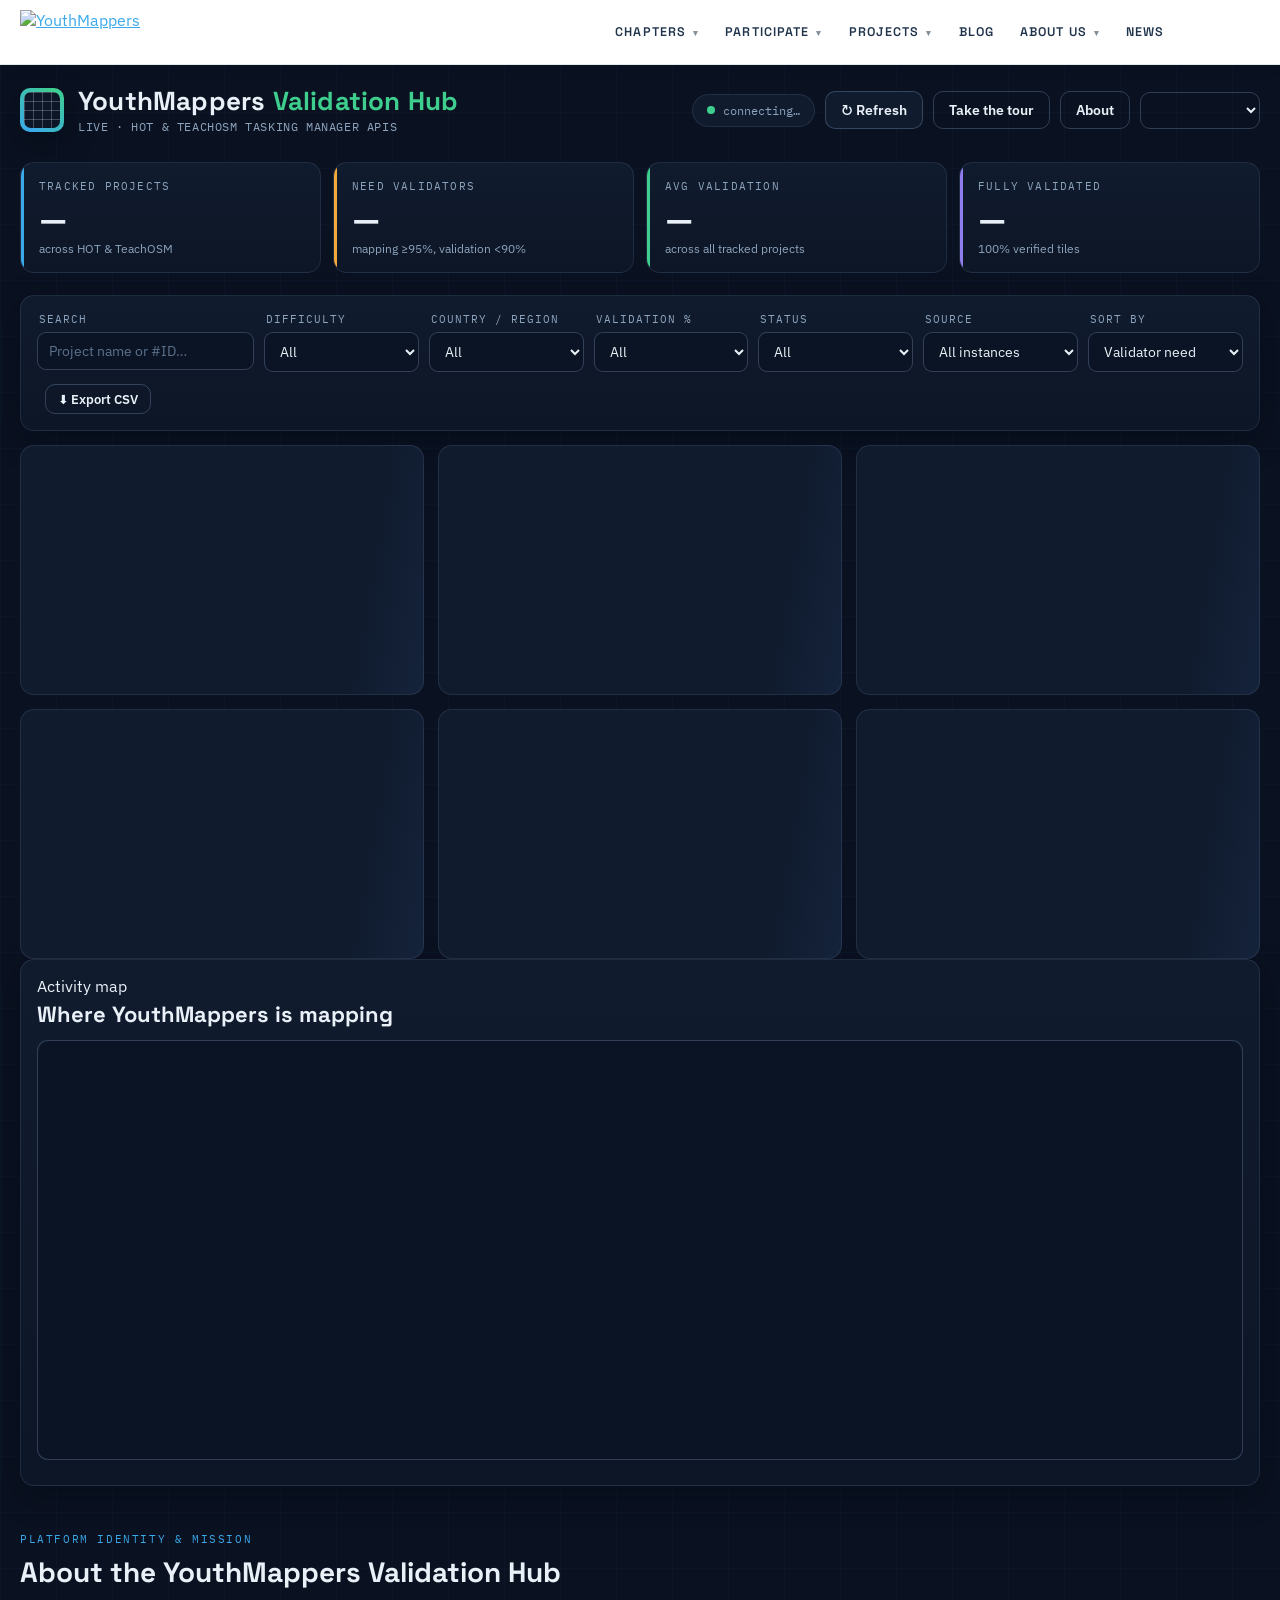
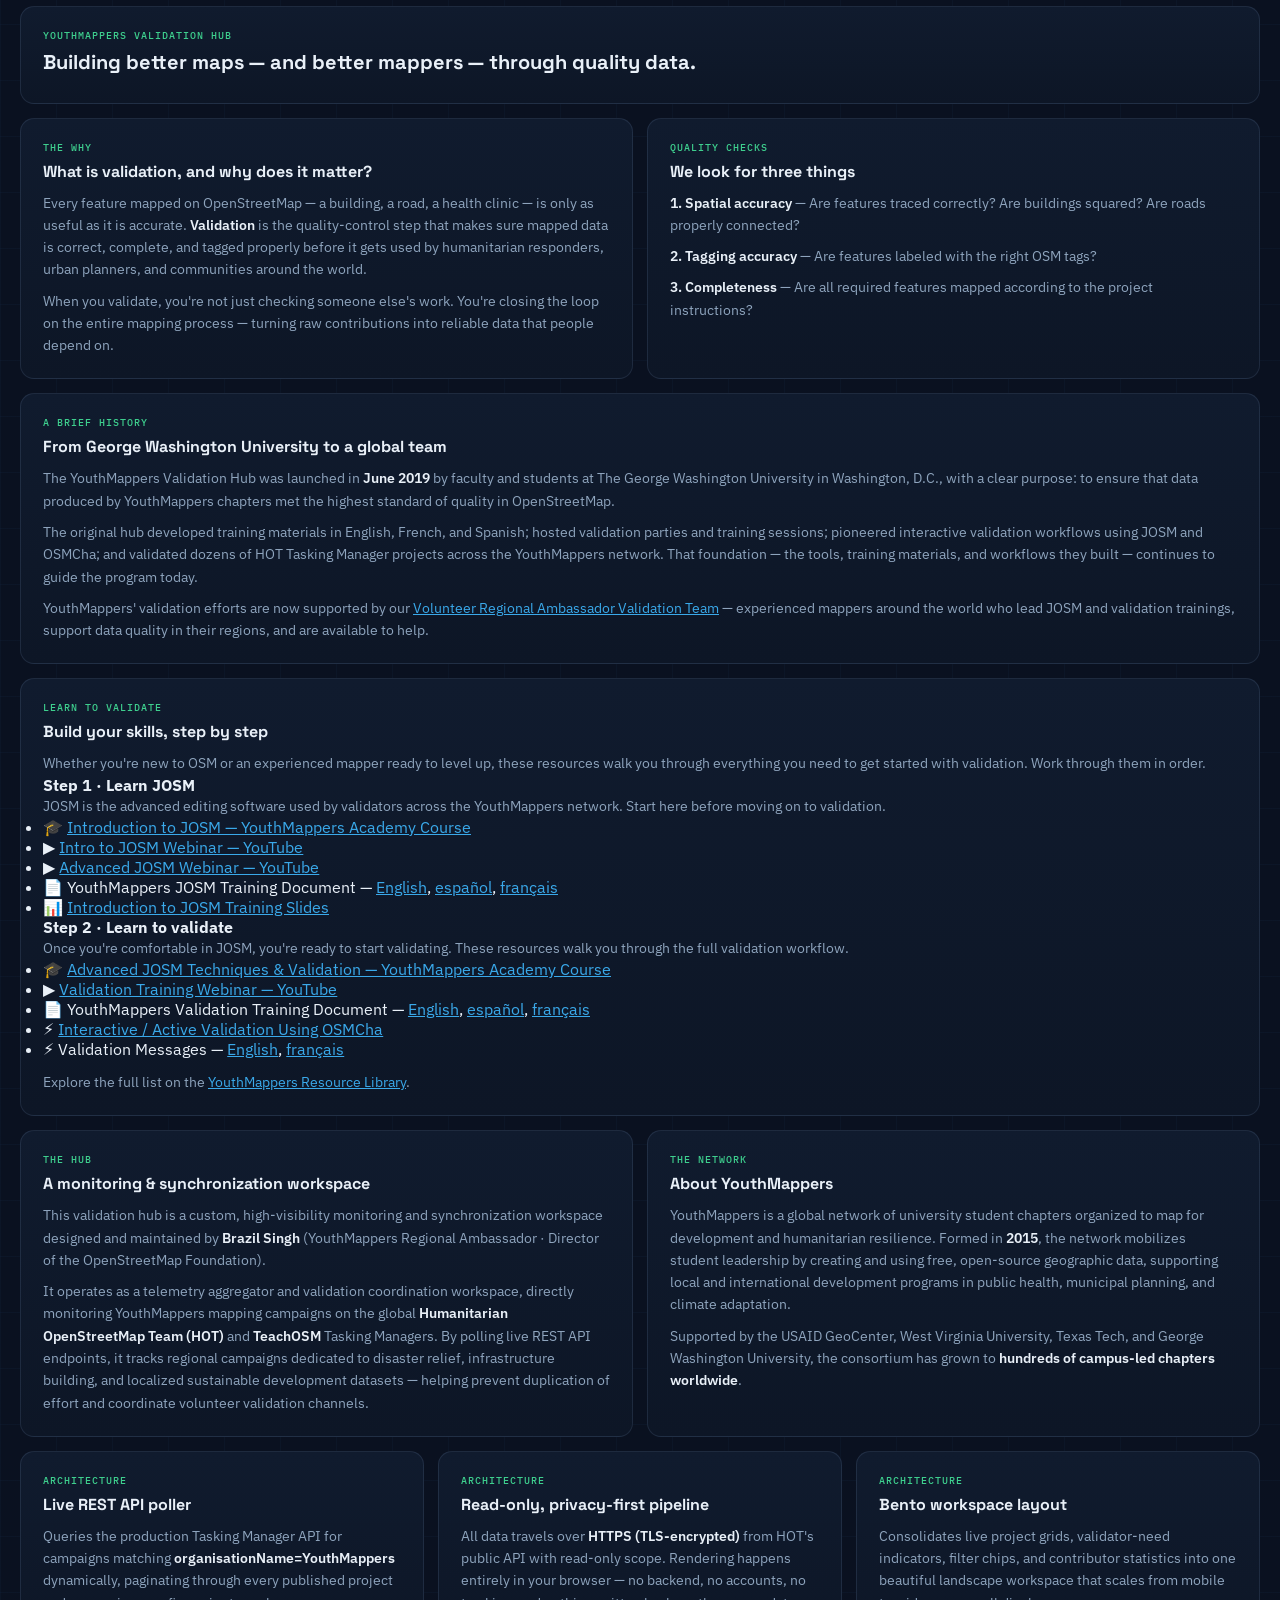
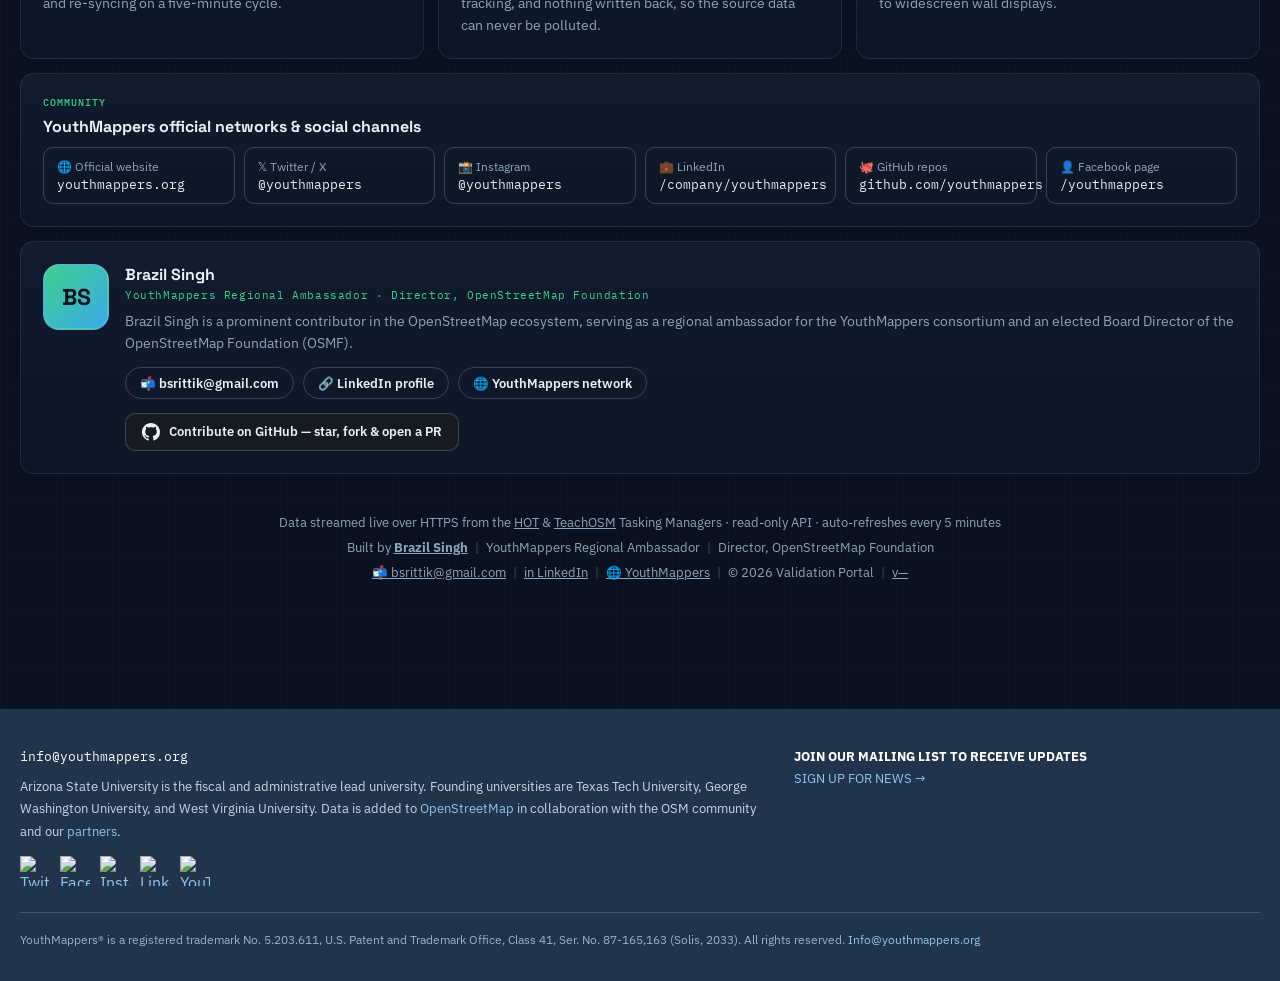
==== commit 686c5fb8: "Refactor map section and update validation hub details Removed heatmap script and map toggle buttons" ====
--- a/index.html
+++ b/index.html
@@ -86,7 +86,6 @@
 <!-- ============ Leaflet (activity map + heatmap) ============ -->
 <link rel="stylesheet" href="https://unpkg.com/leaflet@1.9.4/dist/leaflet.css">
 <script src="https://unpkg.com/leaflet@1.9.4/dist/leaflet.js"></script>
-<script src="https://unpkg.com/leaflet.heat@0.2.0/dist/leaflet-heat.js"></script>
 
 <link rel="stylesheet" href="css/styles.css">
 </head>
@@ -234,24 +233,20 @@
     </div>
   </section>
 
+  <section id="board" class="grid" data-tour="board" aria-live="polite">
+    <div class="skeleton"></div><div class="skeleton"></div><div class="skeleton"></div>
+    <div class="skeleton"></div><div class="skeleton"></div><div class="skeleton"></div>
+  </section>
+
   <section class="mapwrap" data-tour="map">
     <div class="map-head">
       <div>
         <div class="eyebrow" style="margin-bottom:4px" data-i18n="map_eyebrow">Activity map</div>
         <h2 style="font-family:'Space Grotesk',sans-serif;font-size:clamp(17px,2.4vw,22px)" data-i18n="map_title">Where YouthMappers is mapping</h2>
       </div>
-      <div class="map-toggle" role="group" aria-label="Map display mode">
-        <button class="mt-btn active" id="mtMarkers" type="button" data-i18n="map_markers">Markers</button>
-        <button class="mt-btn" id="mtHeat" type="button" data-i18n="map_heat">Heatmap</button>
-      </div>
     </div>
     <div id="map" role="region" aria-label="Map of YouthMappers project locations"></div>
     <div class="map-note" id="mapNote"></div>
-  </section>
-
-  <section id="board" class="grid" data-tour="board" aria-live="polite">
-    <div class="skeleton"></div><div class="skeleton"></div><div class="skeleton"></div>
-    <div class="skeleton"></div><div class="skeleton"></div><div class="skeleton"></div>
   </section>
 
   <section class="about" id="about">
@@ -259,10 +254,65 @@
     <h2>About the YouthMappers Validation Hub</h2>
     <div class="bento">
 
+      <div class="bcard span6 hero-card">
+        <h3 style="font-size:20px;margin-bottom:6px"><span class="tag">YouthMappers Validation Hub</span>Building better maps — and better mappers — through quality data.</h3>
+      </div>
+
+      <div class="bcard span3">
+        <h3><span class="tag">The Why</span>What is validation, and why does it matter?</h3>
+        <p>Every feature mapped on OpenStreetMap — a building, a road, a health clinic — is only as useful as it is accurate. <b>Validation</b> is the quality-control step that makes sure mapped data is correct, complete, and tagged properly before it gets used by humanitarian responders, urban planners, and communities around the world.</p>
+        <p>When you validate, you're not just checking someone else's work. You're closing the loop on the entire mapping process — turning raw contributions into reliable data that people depend on.</p>
+      </div>
+
+      <div class="bcard span3">
+        <h3><span class="tag">Quality Checks</span>We look for three things</h3>
+        <p><b>1. Spatial accuracy</b> — Are features traced correctly? Are buildings squared? Are roads properly connected?</p>
+        <p><b>2. Tagging accuracy</b> — Are features labeled with the right OSM tags?</p>
+        <p><b>3. Completeness</b> — Are all required features mapped according to the project instructions?</p>
+      </div>
+
+      <div class="bcard span6">
+        <h3><span class="tag">A brief history</span>From George Washington University to a global team</h3>
+        <p>The YouthMappers Validation Hub was launched in <b>June 2019</b> by faculty and students at The George Washington University in Washington, D.C., with a clear purpose: to ensure that data produced by YouthMappers chapters met the highest standard of quality in OpenStreetMap.</p>
+        <p>The original hub developed training materials in English, French, and Spanish; hosted validation parties and training sessions; pioneered interactive validation workflows using JOSM and OSMCha; and validated dozens of HOT Tasking Manager projects across the YouthMappers network. That foundation — the tools, training materials, and workflows they built — continues to guide the program today.</p>
+        <p>YouthMappers' validation efforts are now supported by our <a href="https://www.youthmappers.org/regional-ambassadors" target="_blank" rel="noopener">Volunteer Regional Ambassador Validation Team</a> — experienced mappers around the world who lead JOSM and validation trainings, support data quality in their regions, and are available to help.</p>
+      </div>
+
+      <div class="bcard span6">
+        <h3><span class="tag">Learn to validate</span>Build your skills, step by step</h3>
+        <p>Whether you're new to OSM or an experienced mapper ready to level up, these resources walk you through everything you need to get started with validation. Work through them in order.</p>
+
+        <div class="learn-step">
+          <h4>Step 1 · Learn JOSM</h4>
+          <p>JOSM is the advanced editing software used by validators across the YouthMappers network. Start here before moving on to validation.</p>
+          <ul class="learn-links">
+            <li>🎓 <a href="https://mmann1123.github.io/YouthMappersAcademy/7-JOSM%201%20-%20Introduction%20to%20Mapping%20With%20JOSM.html" target="_blank" rel="noopener">Introduction to JOSM — YouthMappers Academy Course</a></li>
+            <li>▶ <a href="https://www.youtube.com/watch?v=e8RSvRJh66c" target="_blank" rel="noopener">Intro to JOSM Webinar — YouTube</a></li>
+            <li>▶ <a href="https://www.youtube.com/watch?v=PTPLx0oxoO8" target="_blank" rel="noopener">Advanced JOSM Webinar — YouTube</a></li>
+            <li>📄 YouthMappers JOSM Training Document — <a href="https://docs.google.com/document/d/1593nQlMwURY60SaOm3QFx-MWKEOF1WJ7ltbzr9WTHrM/edit?usp=sharing" target="_blank" rel="noopener">English</a>, <a href="https://docs.google.com/document/d/1E2Ii--BSfQ_J8N_vD0mDq1Du51fkc2af/edit?usp=sharing&ouid=106763442626353088427&rtpof=true&sd=true" target="_blank" rel="noopener">español</a>, <a href="https://drive.google.com/file/d/1N-2wZ797Z9eikL-h9rcen6kBdh9CYcSw/view?usp=drive_link" target="_blank" rel="noopener">français</a></li>
+            <li>📊 <a href="https://drive.google.com/file/d/1Q8Ogam5COn-sBWxPluulV820BZwNKcu4/view?usp=sharing" target="_blank" rel="noopener">Introduction to JOSM Training Slides</a></li>
+          </ul>
+        </div>
+
+        <div class="learn-step">
+          <h4>Step 2 · Learn to validate</h4>
+          <p>Once you're comfortable in JOSM, you're ready to start validating. These resources walk you through the full validation workflow.</p>
+          <ul class="learn-links">
+            <li>🎓 <a href="https://mmann1123.github.io/YouthMappersAcademy/8-JOSM%202%20-%20Advanced%20JOSM.html" target="_blank" rel="noopener">Advanced JOSM Techniques &amp; Validation — YouthMappers Academy Course</a></li>
+            <li>▶ <a href="https://www.youtube.com/watch?v=zPgutuLs-Ug" target="_blank" rel="noopener">Validation Training Webinar — YouTube</a></li>
+            <li>📄 YouthMappers Validation Training Document — <a href="https://docs.google.com/document/d/1t30Yibnxi6tt7jSHPSCHm-oQT36fsIcj/edit?usp=sharing&ouid=111669693243632737791&rtpof=true&sd=true" target="_blank" rel="noopener">English</a>, <a href="https://drive.google.com/file/d/1a01kcWqnzJrtsABuYlBBT3NN5XcasLRV/view" target="_blank" rel="noopener">español</a>, <a href="https://drive.google.com/file/d/1vYSfMAQGwyWMtP_BA567kckntBMkxGIt/view" target="_blank" rel="noopener">français</a></li>
+            <li>⚡ <a href="https://docs.google.com/document/d/134Il0CfdhrlwWDRWCD4oxZ3-pSqKJspETKxRcbTtBSQ/edit?usp=sharing" target="_blank" rel="noopener">Interactive / Active Validation Using OSMCha</a></li>
+            <li>⚡ Validation Messages — <a href="https://docs.google.com/document/d/1bhbK6MFzSvDk0Ngrfdmb-v49ZeCEg8UQ7xOniRZuvmw/edit?usp=sharing" target="_blank" rel="noopener">English</a>, <a href="https://docs.google.com/document/d/1yDuLgEXVR5fIG-kN4vbdjdc0WVVacjSMY5i1oWpM_GM/edit?usp=sharing" target="_blank" rel="noopener">français</a></li>
+          </ul>
+        </div>
+
+        <p style="margin-top:12px">Explore the full list on the <a href="https://sites.google.com/view/youthmapperswiki/chapter-resources/validation" target="_blank" rel="noopener">YouthMappers Resource Library</a>.</p>
+      </div>
+
       <div class="bcard span3">
         <h3><span class="tag">The Hub</span>A monitoring &amp; synchronization workspace</h3>
         <p>This validation hub is a custom, high-visibility monitoring and synchronization workspace designed and maintained by <b>Brazil Singh</b> (YouthMappers Regional Ambassador · Director of the OpenStreetMap Foundation).</p>
-        <p>It operates as a telemetry aggregator and validation coordination workspace, directly monitoring YouthMappers mapping campaigns on the global <b>Humanitarian OpenStreetMap Team (HOT)</b> Tasking Manager, with TeachOSM instance support on the roadmap. By polling live REST API endpoints, it tracks regional campaigns dedicated to disaster relief, infrastructure building, and localized sustainable development datasets — helping prevent duplication of effort and coordinate volunteer validation channels.</p>
+        <p>It operates as a telemetry aggregator and validation coordination workspace, directly monitoring YouthMappers mapping campaigns on the global <b>Humanitarian OpenStreetMap Team (HOT)</b> and <b>TeachOSM</b> Tasking Managers. By polling live REST API endpoints, it tracks regional campaigns dedicated to disaster relief, infrastructure building, and localized sustainable development datasets — helping prevent duplication of effort and coordinate volunteer validation channels.</p>
       </div>
 
       <div class="bcard span3">
--- a/css/styles.css
+++ b/css/styles.css
@@ -199,6 +199,48 @@
 .count-note{font-family:"IBM Plex Mono",monospace;font-size:12px;color:var(--muted);margin-left:auto}
 .count-note strong{color:var(--text)}
 
+/* ---------- Activity map + heatmap ---------- */
+.mapwrap{
+  background:linear-gradient(180deg,var(--panel),var(--panel-2));
+  border:1px solid var(--line);border-radius:var(--radius);
+  padding:16px;margin-bottom:14px;box-shadow:var(--shadow);
+}
+.map-head{display:flex;align-items:flex-end;justify-content:space-between;gap:14px;margin-bottom:12px;flex-wrap:wrap}
+.map-toggle{display:inline-flex;background:#0b1424;border:1px solid var(--line-strong);border-radius:10px;padding:3px}
+.mt-btn{
+  background:none;border:none;color:var(--muted);font-weight:600;font-size:13px;
+  padding:7px 16px;border-radius:8px;transition:background .15s,color .15s;
+}
+.mt-btn.active{background:var(--map);color:#08131f}
+#map{
+  height:420px;border-radius:11px;overflow:hidden;border:1px solid var(--line-strong);
+  background:#0b1424;z-index:1;
+}
+.map-note{font-family:"IBM Plex Mono",monospace;font-size:11.5px;color:var(--muted);margin-top:9px}
+/* dark-theme the Leaflet chrome */
+.leaflet-container{background:#0b1424 !important;font-family:"IBM Plex Sans",sans-serif}
+.leaflet-tile{filter:brightness(.62) invert(1) contrast(.9) hue-rotate(185deg) saturate(.55)}
+.leaflet-popup-content-wrapper,.leaflet-popup-tip{background:var(--panel);color:var(--text);border:1px solid var(--line-strong)}
+.leaflet-popup-content{font-size:13px;line-height:1.5}
+.leaflet-popup-content b{font-family:"Space Grotesk",sans-serif}
+.leaflet-popup-content a{color:var(--map)}
+.leaflet-bar a{background:var(--panel);color:var(--text);border-color:var(--line)}
+.leaflet-bar a:hover{background:#14223a}
+.leaflet-control-attribution{background:rgba(11,20,36,.8) !important;color:var(--muted) !important}
+.leaflet-control-attribution a{color:var(--map) !important}
+.ym-marker{
+  width:14px;height:14px;border-radius:50%;border:2px solid #08131f;
+  box-shadow:0 0 0 2px currentColor, 0 0 10px currentColor;
+}
+
+/* per-card export button */
+.card-export{
+  background:rgba(233,240,248,.05);border:1px solid var(--line-strong);color:var(--muted);
+  border-radius:9px;padding:8px 6px;font-weight:600;font-size:12.5px;flex:none;width:44px;
+  transition:border-color .15s,color .15s,background .15s;
+}
+.card-export:hover{border-color:var(--map);color:var(--map);background:rgba(58,169,234,.08)}
+
 /* ---------- Grid & cards ---------- */
 .grid{display:grid;grid-template-columns:repeat(auto-fill,minmax(330px,1fr));gap:14px}
 .card{
@@ -338,6 +380,24 @@
   font-family:"Space Grotesk",sans-serif;font-weight:700;font-size:21px;color:#08131f;
   background:linear-gradient(135deg,var(--val),var(--map));
 }
+.avatar-photo{
+  width:66px;height:66px;border-radius:16px;flex:none;overflow:hidden;position:relative;
+  border:2px solid var(--line-strong);background:linear-gradient(135deg,var(--val),var(--map));
+}
+.avatar-photo img{width:100%;height:100%;object-fit:cover;display:block}
+.avatar-photo .avatar-initials{display:none}
+.avatar-photo.avatar-fallback{display:grid;place-items:center}
+.avatar-photo.avatar-fallback .avatar-initials{
+  display:block;font-family:"Space Grotesk",sans-serif;font-weight:700;font-size:23px;color:#08131f;
+}
+.gh-cta{
+  display:inline-flex;align-items:center;gap:9px;margin-top:14px;text-decoration:none;
+  background:#161b22;border:1px solid var(--line-strong);color:var(--text);
+  border-radius:10px;padding:9px 16px;font-weight:600;font-size:13px;
+  transition:border-color .15s,background .15s,transform .1s;
+}
+.gh-cta:hover{border-color:var(--map);background:#1c2530;transform:translateY(-1px)}
+.gh-cta svg{flex:none}
 .builder .roles{font-family:"IBM Plex Mono",monospace;font-size:11px;color:var(--val);letter-spacing:.6px;margin:3px 0 8px}
 .contact-row{display:flex;gap:9px;flex-wrap:wrap;margin-top:12px}
 .contact-row a{
@@ -355,3 +415,11 @@
   background:#2a1315;border:1px solid rgba(239,91,77,.6);color:#ffc4be;
   border-radius:10px;padding:11px 18px;font-size:13px;display:none;max-width:90vw;
 }
+/* language selector */
+#langSelect{cursor:pointer;font-size:13px;min-width:120px}
+#langSelect option{background:var(--panel);color:var(--text)}
+/* right-to-left languages (e.g. Arabic) */
+[dir="rtl"] .meta,[dir="rtl"] .stamp,[dir="rtl"] .card-actions,
+[dir="rtl"] .top-actions,[dir="rtl"] .map-head,[dir="rtl"] .contact-row{direction:rtl}
+[dir="rtl"] .pcts{flex-direction:row-reverse}
+[dir="rtl"] .stat::before{inset:0 0 0 auto;right:0;left:auto}
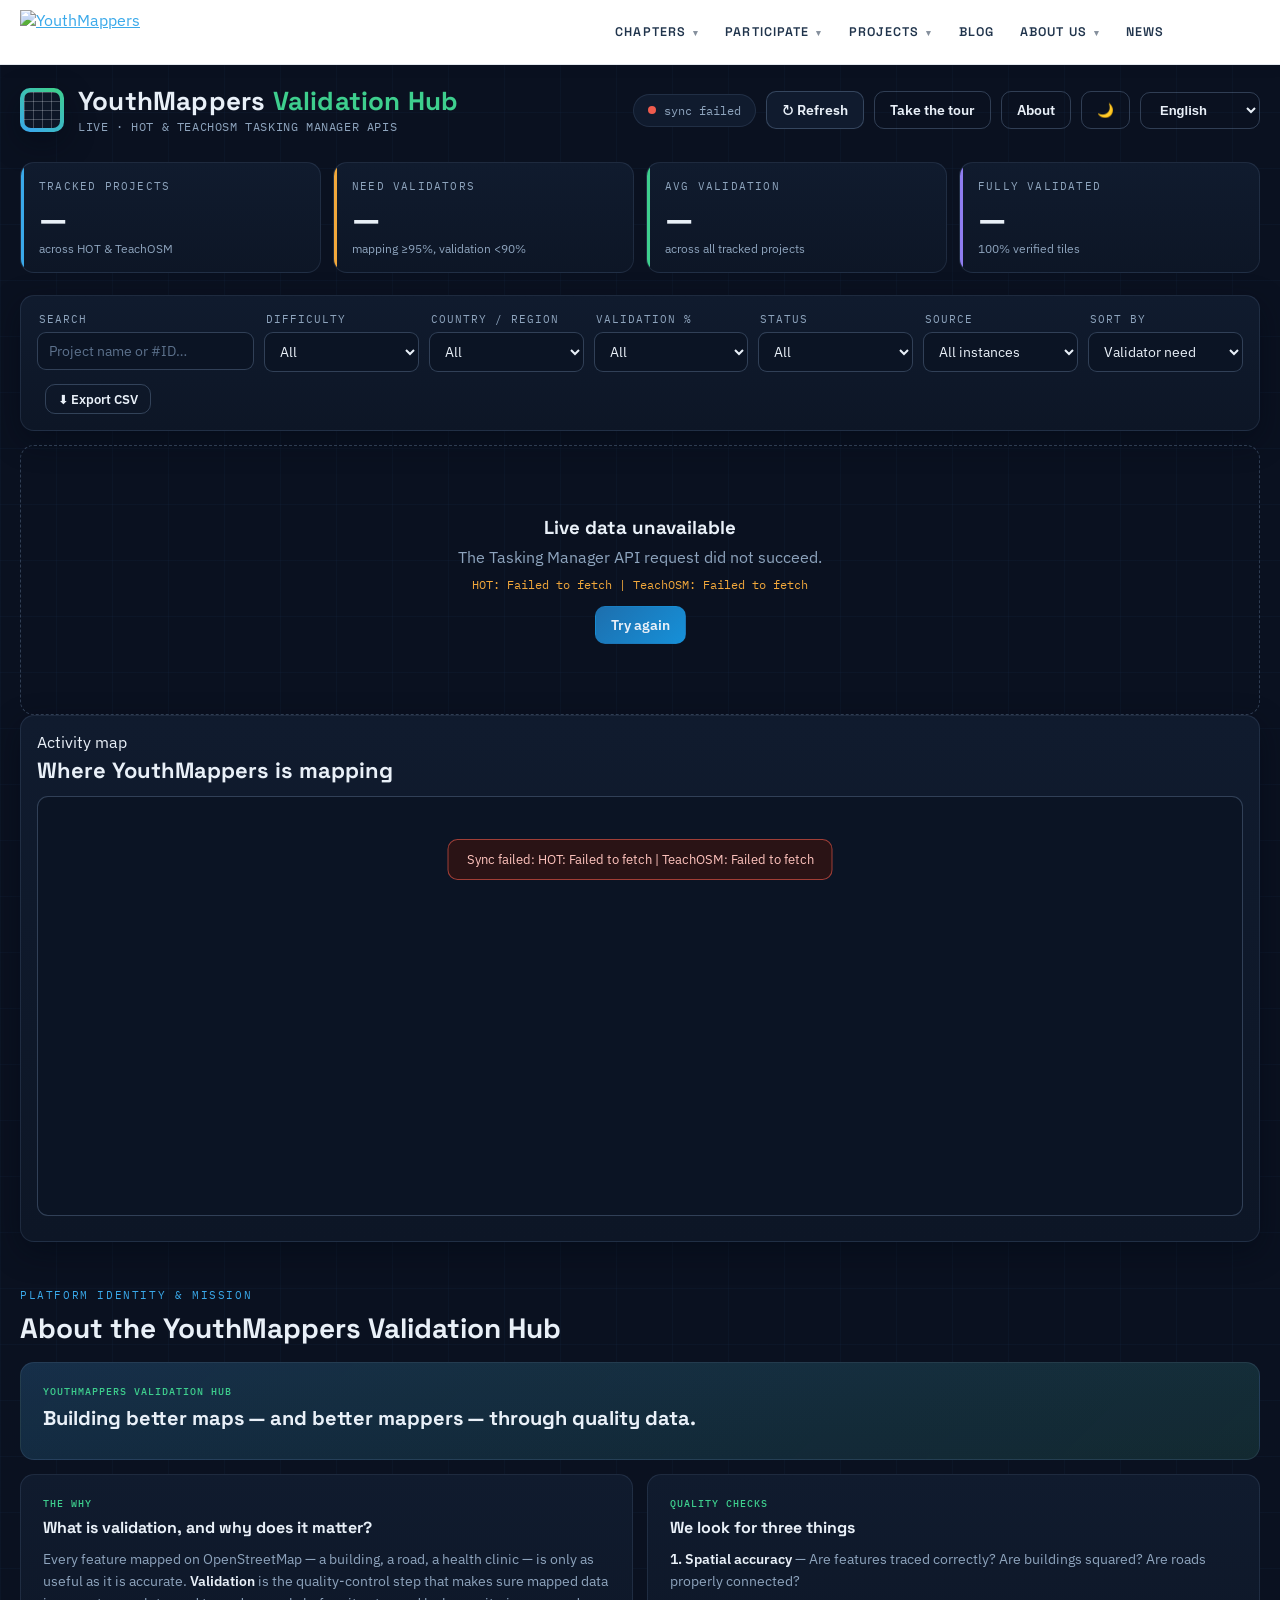
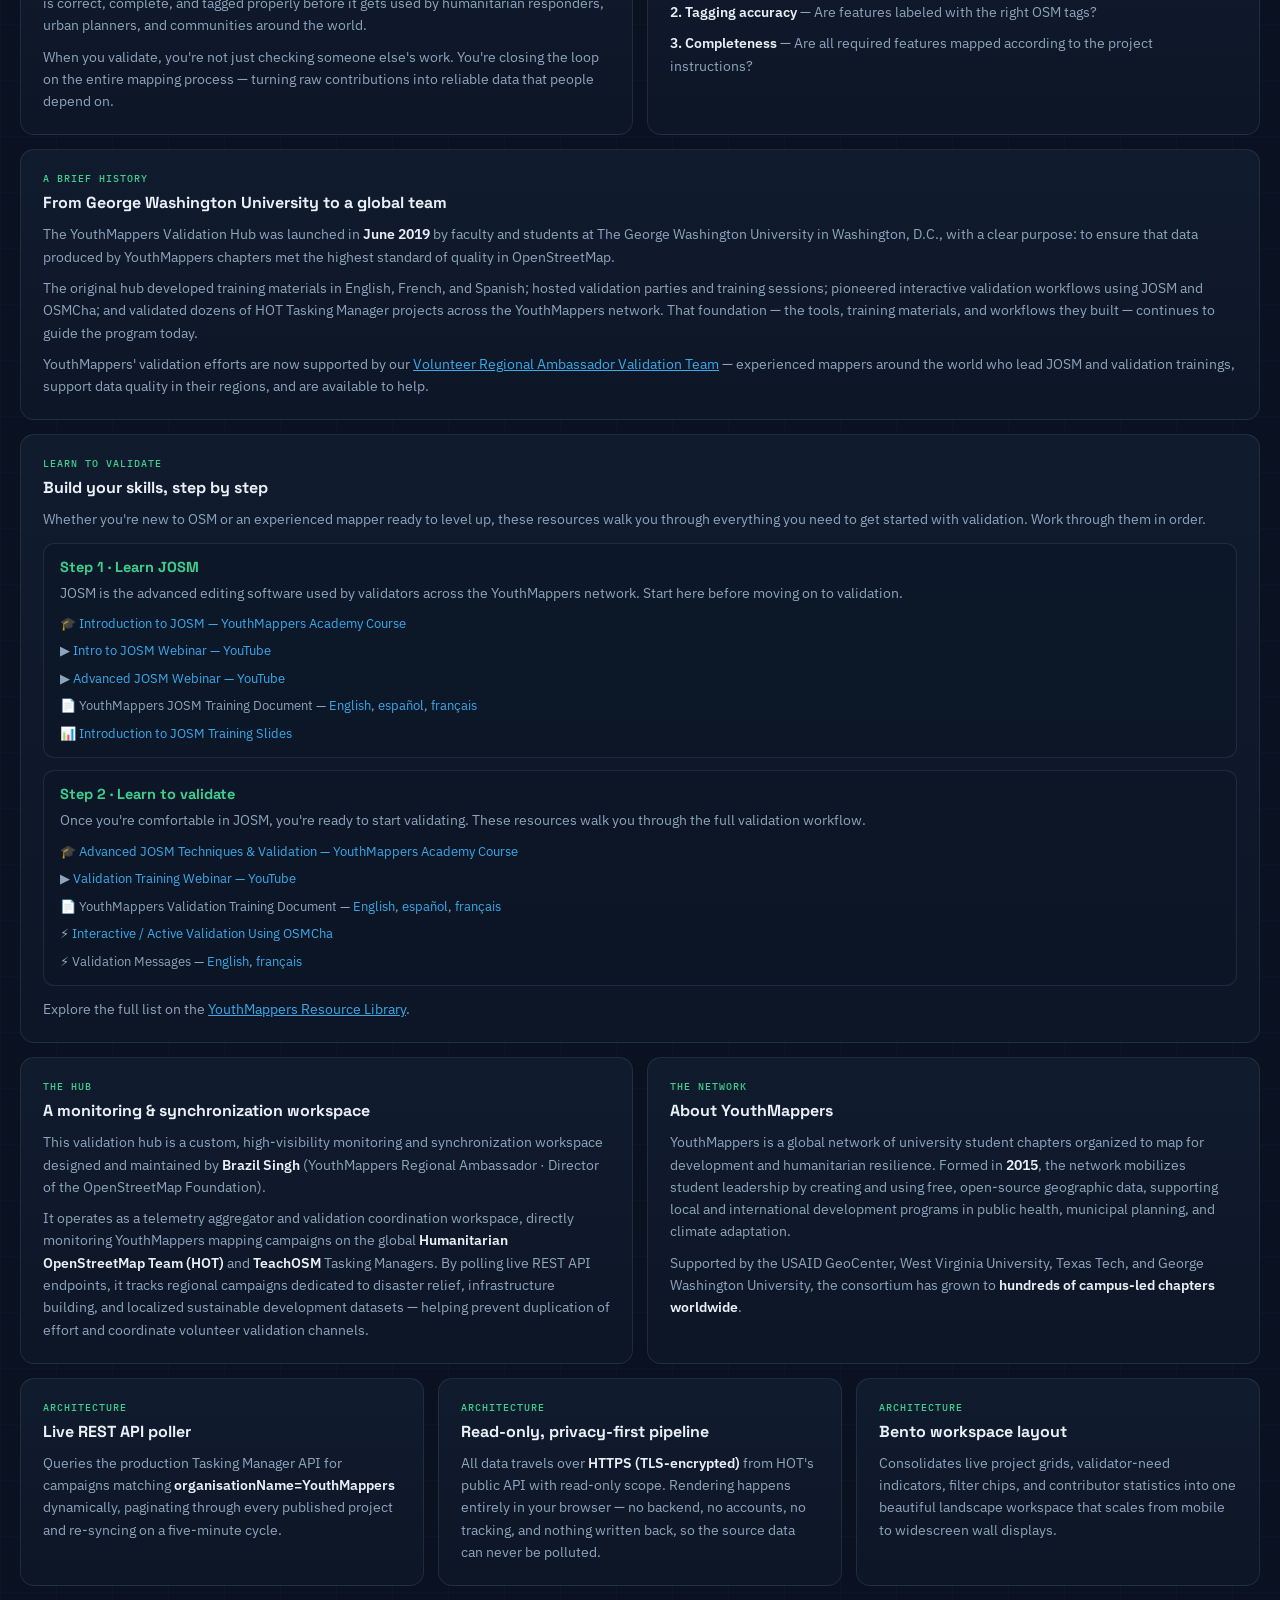
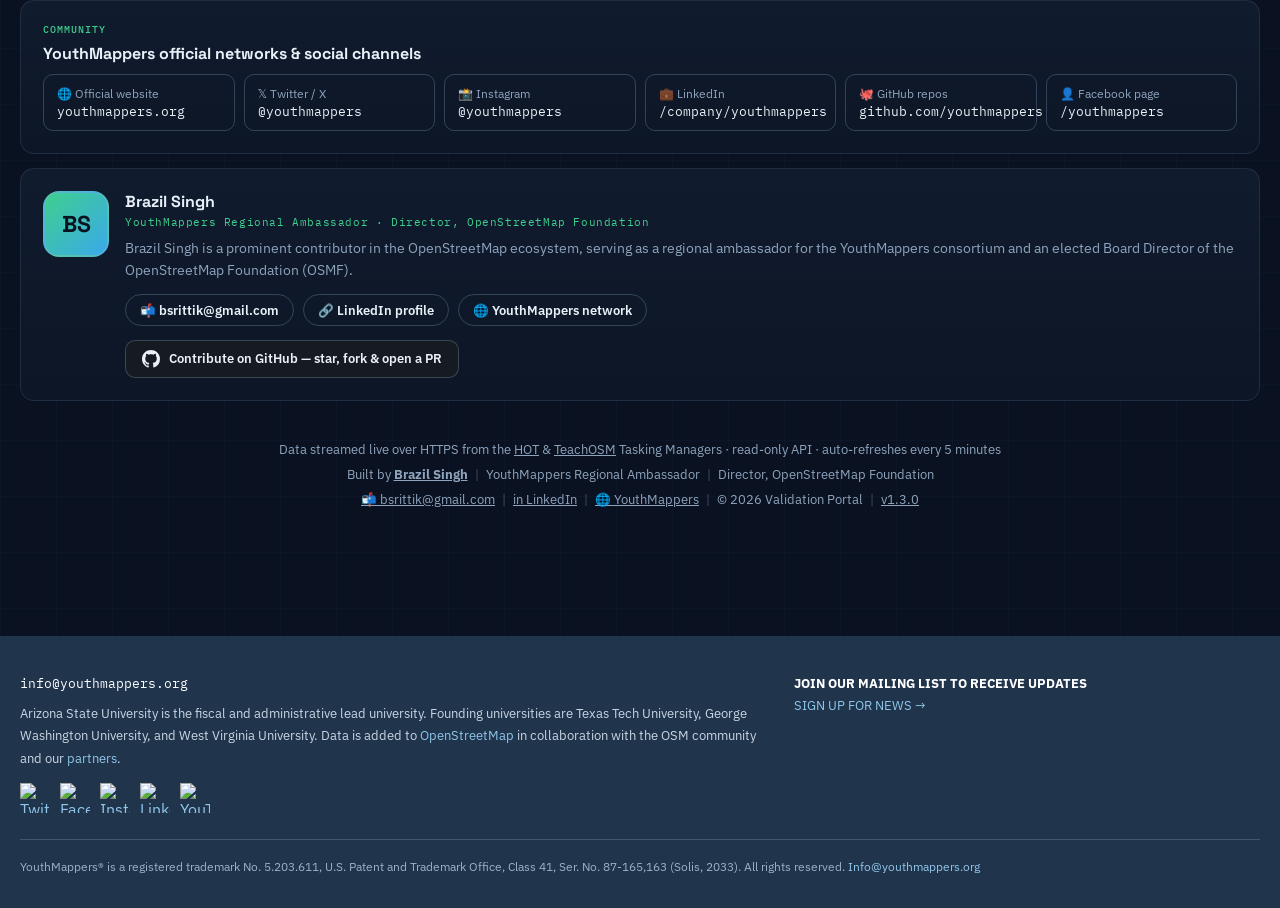
==== commit 6c82dfb7: "Implement theme toggle button in index.html Added theme toggle button for light/dark mode." ====
--- a/index.html
+++ b/index.html
@@ -1,8 +1,12 @@
 <!DOCTYPE html>
-<html lang="en">
+<html lang="en" data-theme="dark">
 <head>
 <meta charset="UTF-8">
 <meta name="viewport" content="width=device-width, initial-scale=1.0">
+<script>
+/* Set theme before paint to avoid a flash of the wrong theme */
+(function(){try{var t=localStorage.getItem("ymhub_theme");if(!t){t=(window.matchMedia&&window.matchMedia("(prefers-color-scheme: light)").matches)?"light":"dark";}document.documentElement.setAttribute("data-theme",t);}catch(e){}})();
+</script>
 
 <!-- ============ SEO ============ -->
 <title>YouthMappers Validation Hub — Live OpenStreetMap Validation Dashboard</title>
@@ -156,6 +160,7 @@
       <button class="btn" id="refreshBtn" title="Fetch fresh data now" data-i18n="refresh">↻ Refresh</button>
       <button class="btn ghost" id="tourBtn" data-i18n="tour_btn">Take the tour</button>
       <a class="btn ghost" href="#about" style="text-decoration:none" data-i18n="about_btn">About</a>
+      <button class="btn ghost" id="themeBtn" title="Toggle light / dark mode" aria-label="Toggle light or dark mode">🌙</button>
       <select id="langSelect" class="btn ghost" aria-label="Language" style="padding-right:8px"></select>
     </div>
   </header>
--- a/css/styles.css
+++ b/css/styles.css
@@ -219,7 +219,9 @@
 .map-note{font-family:"IBM Plex Mono",monospace;font-size:11.5px;color:var(--muted);margin-top:9px}
 /* dark-theme the Leaflet chrome */
 .leaflet-container{background:#0b1424 !important;font-family:"IBM Plex Sans",sans-serif}
-.leaflet-tile{filter:brightness(.62) invert(1) contrast(.9) hue-rotate(185deg) saturate(.55)}
+/* Dark-theme the base map: filter the whole tile pane so it can't be overridden */
+.leaflet-tile-pane{filter:brightness(.6) invert(1) contrast(.92) hue-rotate(185deg) saturate(.5) !important}
+.leaflet-tile{filter:none !important}
 .leaflet-popup-content-wrapper,.leaflet-popup-tip{background:var(--panel);color:var(--text);border:1px solid var(--line-strong)}
 .leaflet-popup-content{font-size:13px;line-height:1.5}
 .leaflet-popup-content b{font-family:"Space Grotesk",sans-serif}
@@ -363,6 +365,17 @@
 .bcard p{font-size:13.5px;line-height:1.65;color:var(--muted)}
 .bcard p + p{margin-top:9px}
 .bcard p b{color:var(--text);font-weight:600}
+.hero-card{background:linear-gradient(135deg,rgba(58,169,234,.14),rgba(62,207,142,.10)),linear-gradient(180deg,var(--panel),var(--panel-2))}
+.hero-card h3{font-family:"Space Grotesk",sans-serif}
+.learn-step{
+  border:1px solid var(--line);border-radius:11px;padding:14px 16px;margin-top:12px;
+  background:rgba(11,20,36,.35);
+}
+.learn-step h4{font-family:"Space Grotesk",sans-serif;font-size:14.5px;color:var(--val);margin-bottom:6px}
+.learn-links{list-style:none;margin:10px 0 0;padding:0;display:flex;flex-direction:column;gap:8px}
+.learn-links li{font-size:13px;line-height:1.5;color:var(--muted)}
+.learn-links a{color:var(--map);text-decoration:none}
+.learn-links a:hover{text-decoration:underline}
 .span3{grid-column:span 3}.span2{grid-column:span 2}.span4{grid-column:span 4}.span6{grid-column:span 6}
 @media (max-width:900px){.span3,.span2,.span4{grid-column:span 6}}
 .socials{display:grid;grid-template-columns:repeat(auto-fit,minmax(160px,1fr));gap:9px;margin-top:4px}
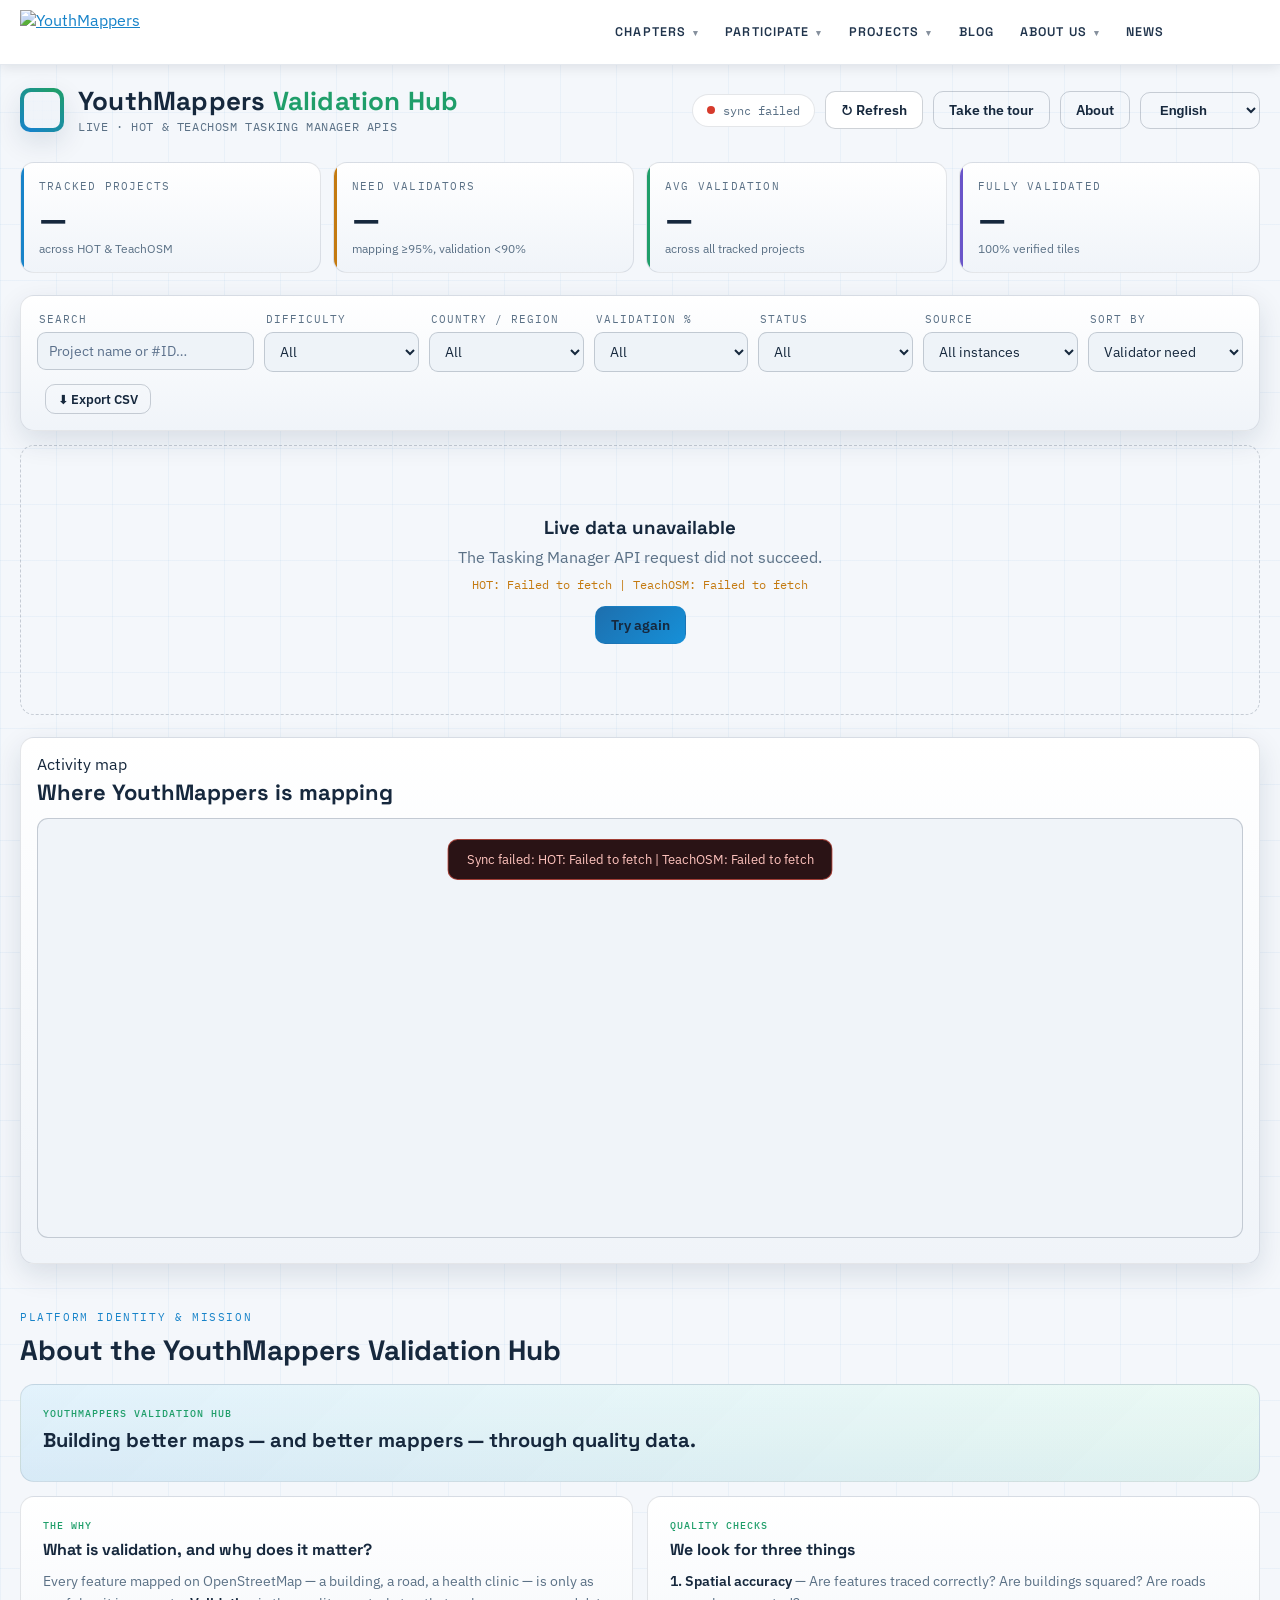
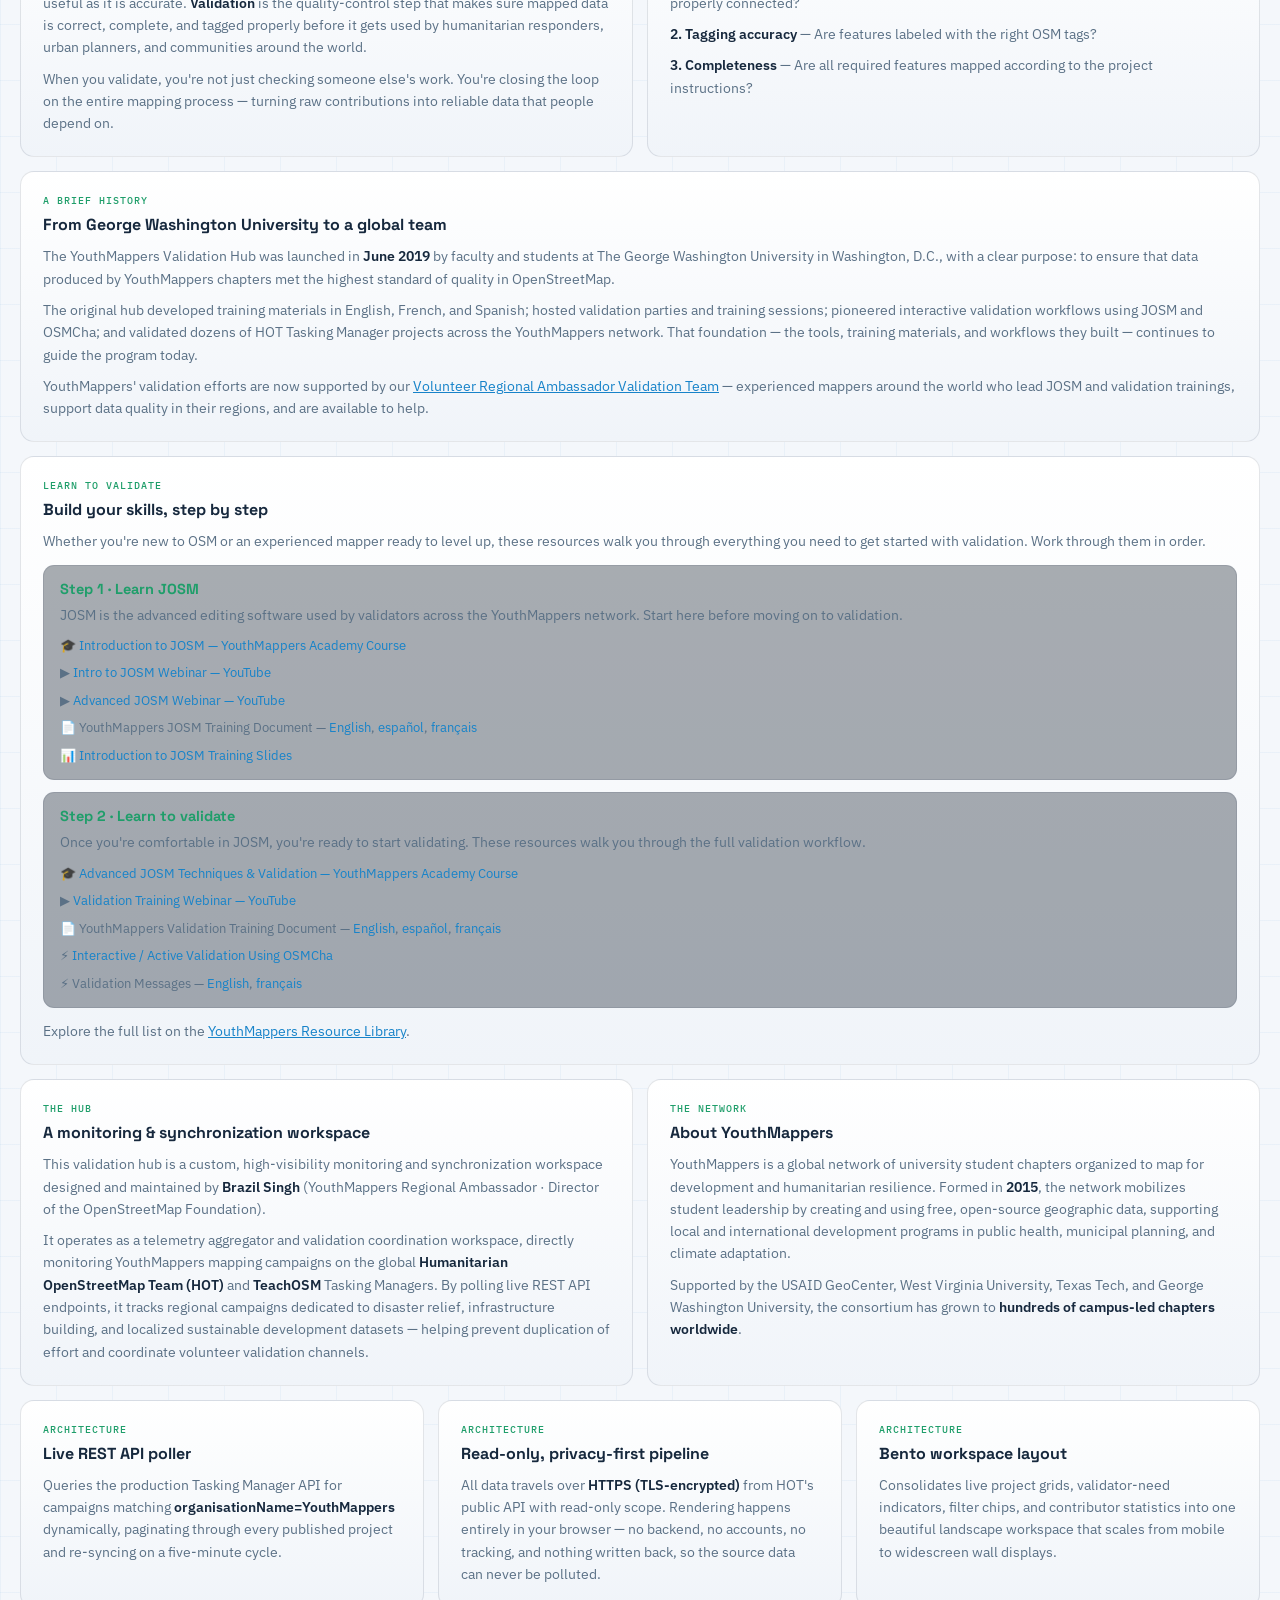
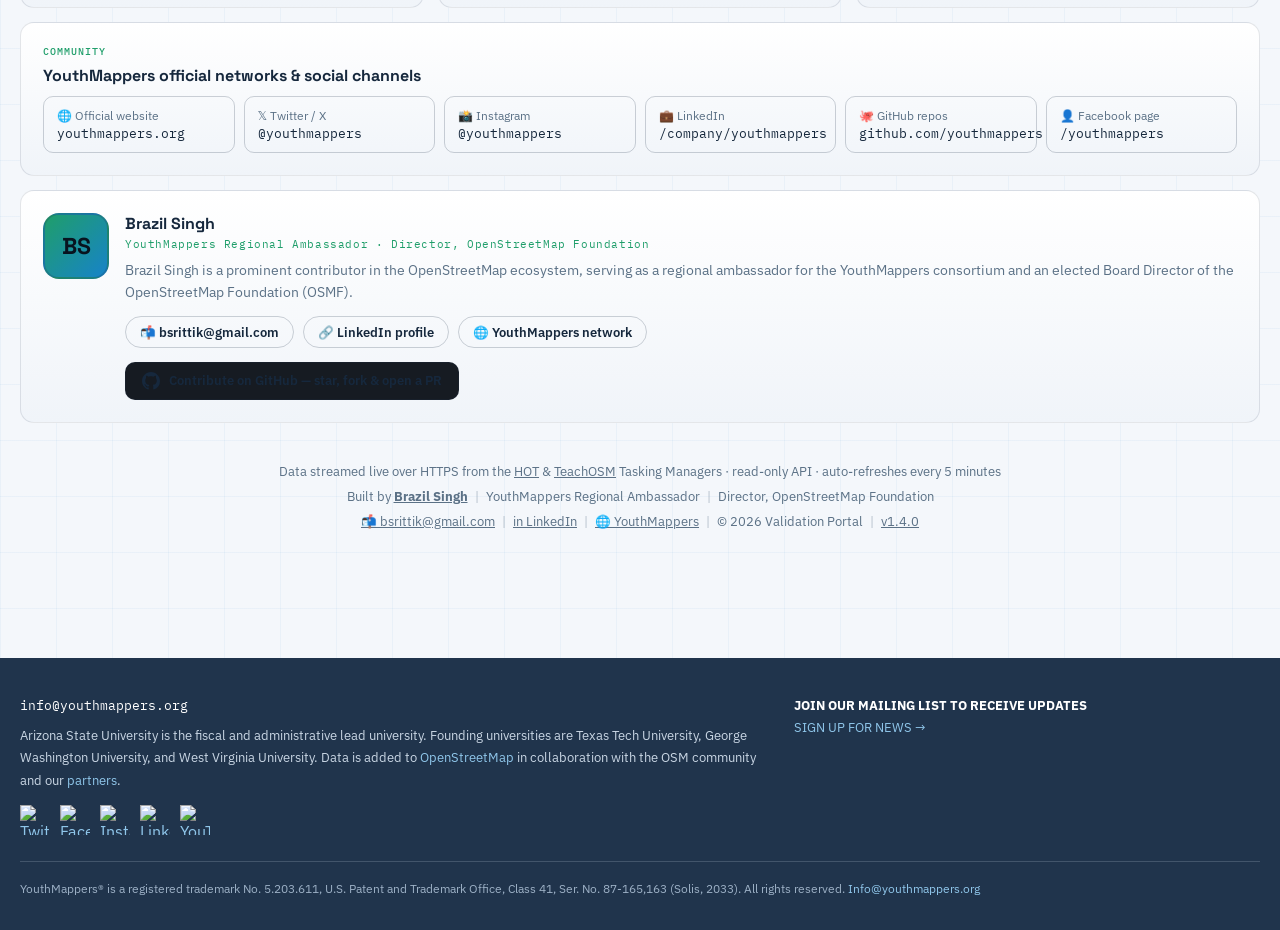
==== commit 091d37d3: "Remove theme toggle button and script Removed theme toggle button and related script for theme manag" ====
--- a/index.html
+++ b/index.html
@@ -1,12 +1,8 @@
 <!DOCTYPE html>
-<html lang="en" data-theme="dark">
+<html lang="en">
 <head>
 <meta charset="UTF-8">
 <meta name="viewport" content="width=device-width, initial-scale=1.0">
-<script>
-/* Set theme before paint to avoid a flash of the wrong theme */
-(function(){try{var t=localStorage.getItem("ymhub_theme");if(!t){t=(window.matchMedia&&window.matchMedia("(prefers-color-scheme: light)").matches)?"light":"dark";}document.documentElement.setAttribute("data-theme",t);}catch(e){}})();
-</script>
 
 <!-- ============ SEO ============ -->
 <title>YouthMappers Validation Hub — Live OpenStreetMap Validation Dashboard</title>
@@ -160,7 +156,6 @@
       <button class="btn" id="refreshBtn" title="Fetch fresh data now" data-i18n="refresh">↻ Refresh</button>
       <button class="btn ghost" id="tourBtn" data-i18n="tour_btn">Take the tour</button>
       <a class="btn ghost" href="#about" style="text-decoration:none" data-i18n="about_btn">About</a>
-      <button class="btn ghost" id="themeBtn" title="Toggle light / dark mode" aria-label="Toggle light or dark mode">🌙</button>
       <select id="langSelect" class="btn ghost" aria-label="Language" style="padding-right:8px"></select>
     </div>
   </header>
--- a/css/styles.css
+++ b/css/styles.css
@@ -13,21 +13,54 @@
   --done:#8f7df0;           /* fully validated */
   --radius:14px;
   --shadow:0 10px 30px rgba(2,8,20,.45);
+  --grid-line:rgba(58,169,234,.035);
+  --glow-a:rgba(58,169,234,.10);
+  --glow-b:rgba(62,207,142,.07);
+  --tile-empty:rgba(148,180,220,.13);
+  --map-filter:brightness(.6) invert(1) contrast(.92) hue-rotate(185deg) saturate(.5);
+  --input-bg:#0b1424;
+  --hover:#14223a;
+  --skeleton-mid:#16253e;
+}
+/* ---------- Light theme ---------- */
+[data-theme="light"]{
+  --ink:#f4f7fb;
+  --panel:#ffffff;
+  --panel-2:#f0f4f9;
+  --line:rgba(32,52,76,.12);
+  --line-strong:rgba(32,52,76,.22);
+  --text:#16283d;
+  --muted:#5b7186;
+  --map:#1783c9;
+  --val:#1f9e6a;
+  --need:#c47a10;
+  --urgent:#d63b2c;
+  --done:#6a55c9;
+  --shadow:0 10px 28px rgba(20,40,70,.12);
+  --grid-line:rgba(23,131,201,.05);
+  --glow-a:rgba(23,131,201,.08);
+  --glow-b:rgba(31,158,106,.06);
+  --tile-empty:rgba(32,52,76,.10);
+  --map-filter:none;   /* light map = normal OSM tiles */
+  --input-bg:#eef3f8;
+  --hover:#e4ecf4;
+  --skeleton-mid:#e8eef5;
 }
 *{box-sizing:border-box;margin:0;padding:0}
 html{scroll-behavior:smooth}
 body{
   font-family:"IBM Plex Sans",system-ui,sans-serif;
   background:
-    linear-gradient(rgba(58,169,234,.035) 1px, transparent 1px),
-    linear-gradient(90deg, rgba(58,169,234,.035) 1px, transparent 1px),
-    radial-gradient(1200px 600px at 80% -10%, rgba(58,169,234,.10), transparent 60%),
-    radial-gradient(900px 500px at 0% 110%, rgba(62,207,142,.07), transparent 60%),
+    linear-gradient(var(--grid-line) 1px, transparent 1px),
+    linear-gradient(90deg, var(--grid-line) 1px, transparent 1px),
+    radial-gradient(1200px 600px at 80% -10%, var(--glow-a), transparent 60%),
+    radial-gradient(900px 500px at 0% 110%, var(--glow-b), transparent 60%),
     var(--ink);
   background-size:56px 56px, 56px 56px, auto, auto, auto;
   color:var(--text);
   min-height:100vh;
   -webkit-font-smoothing:antialiased;
+  transition:background-color .25s ease, color .25s ease;
 }
 a{color:var(--map)}
 button{font:inherit;cursor:pointer}
@@ -144,7 +177,7 @@
   border-radius:10px;padding:9px 15px;font-weight:600;font-size:13.5px;
   transition:border-color .15s, background .15s, transform .1s;
 }
-.btn:hover{border-color:var(--map);background:#14223a}
+.btn:hover{border-color:var(--map);background:var(--hover)}
 .btn:active{transform:scale(.98)}
 .btn.primary{background:linear-gradient(135deg,#1d6fae,#1690d8);border-color:transparent}
 .btn.primary:hover{filter:brightness(1.1)}
@@ -179,7 +212,7 @@
   letter-spacing:1px;text-transform:uppercase;color:var(--muted);margin:0 0 6px 2px;
 }
 .field input,.field select{
-  width:100%;background:#0b1424;border:1px solid var(--line-strong);color:var(--text);
+  width:100%;background:var(--input-bg);border:1px solid var(--line-strong);color:var(--text);
   border-radius:9px;padding:9px 11px;font:inherit;font-size:13.5px;
 }
 .field input::placeholder{color:#5c718c}
@@ -206,7 +239,7 @@
   padding:16px;margin-bottom:14px;box-shadow:var(--shadow);
 }
 .map-head{display:flex;align-items:flex-end;justify-content:space-between;gap:14px;margin-bottom:12px;flex-wrap:wrap}
-.map-toggle{display:inline-flex;background:#0b1424;border:1px solid var(--line-strong);border-radius:10px;padding:3px}
+.map-toggle{display:inline-flex;background:var(--input-bg);border:1px solid var(--line-strong);border-radius:10px;padding:3px}
 .mt-btn{
   background:none;border:none;color:var(--muted);font-weight:600;font-size:13px;
   padding:7px 16px;border-radius:8px;transition:background .15s,color .15s;
@@ -214,20 +247,20 @@
 .mt-btn.active{background:var(--map);color:#08131f}
 #map{
   height:420px;border-radius:11px;overflow:hidden;border:1px solid var(--line-strong);
-  background:#0b1424;z-index:1;
+  background:var(--panel-2);z-index:1;
 }
 .map-note{font-family:"IBM Plex Mono",monospace;font-size:11.5px;color:var(--muted);margin-top:9px}
 /* dark-theme the Leaflet chrome */
-.leaflet-container{background:#0b1424 !important;font-family:"IBM Plex Sans",sans-serif}
+.leaflet-container{background:var(--panel-2) !important;font-family:"IBM Plex Sans",sans-serif}
 /* Dark-theme the base map: filter the whole tile pane so it can't be overridden */
-.leaflet-tile-pane{filter:brightness(.6) invert(1) contrast(.92) hue-rotate(185deg) saturate(.5) !important}
+.leaflet-tile-pane{filter:var(--map-filter) !important}
 .leaflet-tile{filter:none !important}
 .leaflet-popup-content-wrapper,.leaflet-popup-tip{background:var(--panel);color:var(--text);border:1px solid var(--line-strong)}
 .leaflet-popup-content{font-size:13px;line-height:1.5}
 .leaflet-popup-content b{font-family:"Space Grotesk",sans-serif}
 .leaflet-popup-content a{color:var(--map)}
 .leaflet-bar a{background:var(--panel);color:var(--text);border-color:var(--line)}
-.leaflet-bar a:hover{background:#14223a}
+.leaflet-bar a:hover{background:var(--hover)}
 .leaflet-control-attribution{background:rgba(11,20,36,.8) !important;color:var(--muted) !important}
 .leaflet-control-attribution a{color:var(--map) !important}
 .ym-marker{
@@ -244,7 +277,7 @@
 .card-export:hover{border-color:var(--map);color:var(--map);background:rgba(58,169,234,.08)}
 
 /* ---------- Grid & cards ---------- */
-.grid{display:grid;grid-template-columns:repeat(auto-fill,minmax(330px,1fr));gap:14px}
+.grid{display:grid;grid-template-columns:repeat(auto-fill,minmax(330px,1fr));gap:14px;margin-bottom:22px}
 .card{
   background:linear-gradient(180deg,var(--panel),var(--panel-2));
   border:1px solid var(--line);border-radius:var(--radius);padding:18px;
@@ -290,7 +323,7 @@
 
 /* signature: task-tile validation grid */
 .tilegrid{display:grid;grid-template-columns:repeat(20,1fr);gap:3px}
-.tile{aspect-ratio:1/1;border-radius:2.5px;background:rgba(148,180,220,.13)}
+.tile{aspect-ratio:1/1;border-radius:2.5px;background:var(--tile-empty)}
 .tile.m{background:var(--map)}
 .tile.v{background:var(--val)}
 .legend{display:flex;gap:14px;font-family:"IBM Plex Mono",monospace;font-size:10.5px;color:var(--muted);margin-top:7px}
@@ -328,7 +361,7 @@
 }
 @keyframes spin{to{transform:rotate(360deg)}}
 .skeleton{height:250px;border-radius:var(--radius);border:1px solid var(--line);
-  background:linear-gradient(100deg,var(--panel) 40%,#16253e 50%,var(--panel) 60%);
+  background:linear-gradient(100deg,var(--panel) 40%,var(--skeleton-mid) 50%,var(--panel) 60%);
   background-size:220% 100%;animation:sheen 1.3s infinite}
 @keyframes sheen{to{background-position:-120% 0}}
 
@@ -431,6 +464,8 @@
 /* language selector */
 #langSelect{cursor:pointer;font-size:13px;min-width:120px}
 #langSelect option{background:var(--panel);color:var(--text)}
+/* theme toggle */
+#themeBtn{font-size:15px;line-height:1;padding:9px 12px}
 /* right-to-left languages (e.g. Arabic) */
 [dir="rtl"] .meta,[dir="rtl"] .stamp,[dir="rtl"] .card-actions,
 [dir="rtl"] .top-actions,[dir="rtl"] .map-head,[dir="rtl"] .contact-row{direction:rtl}
